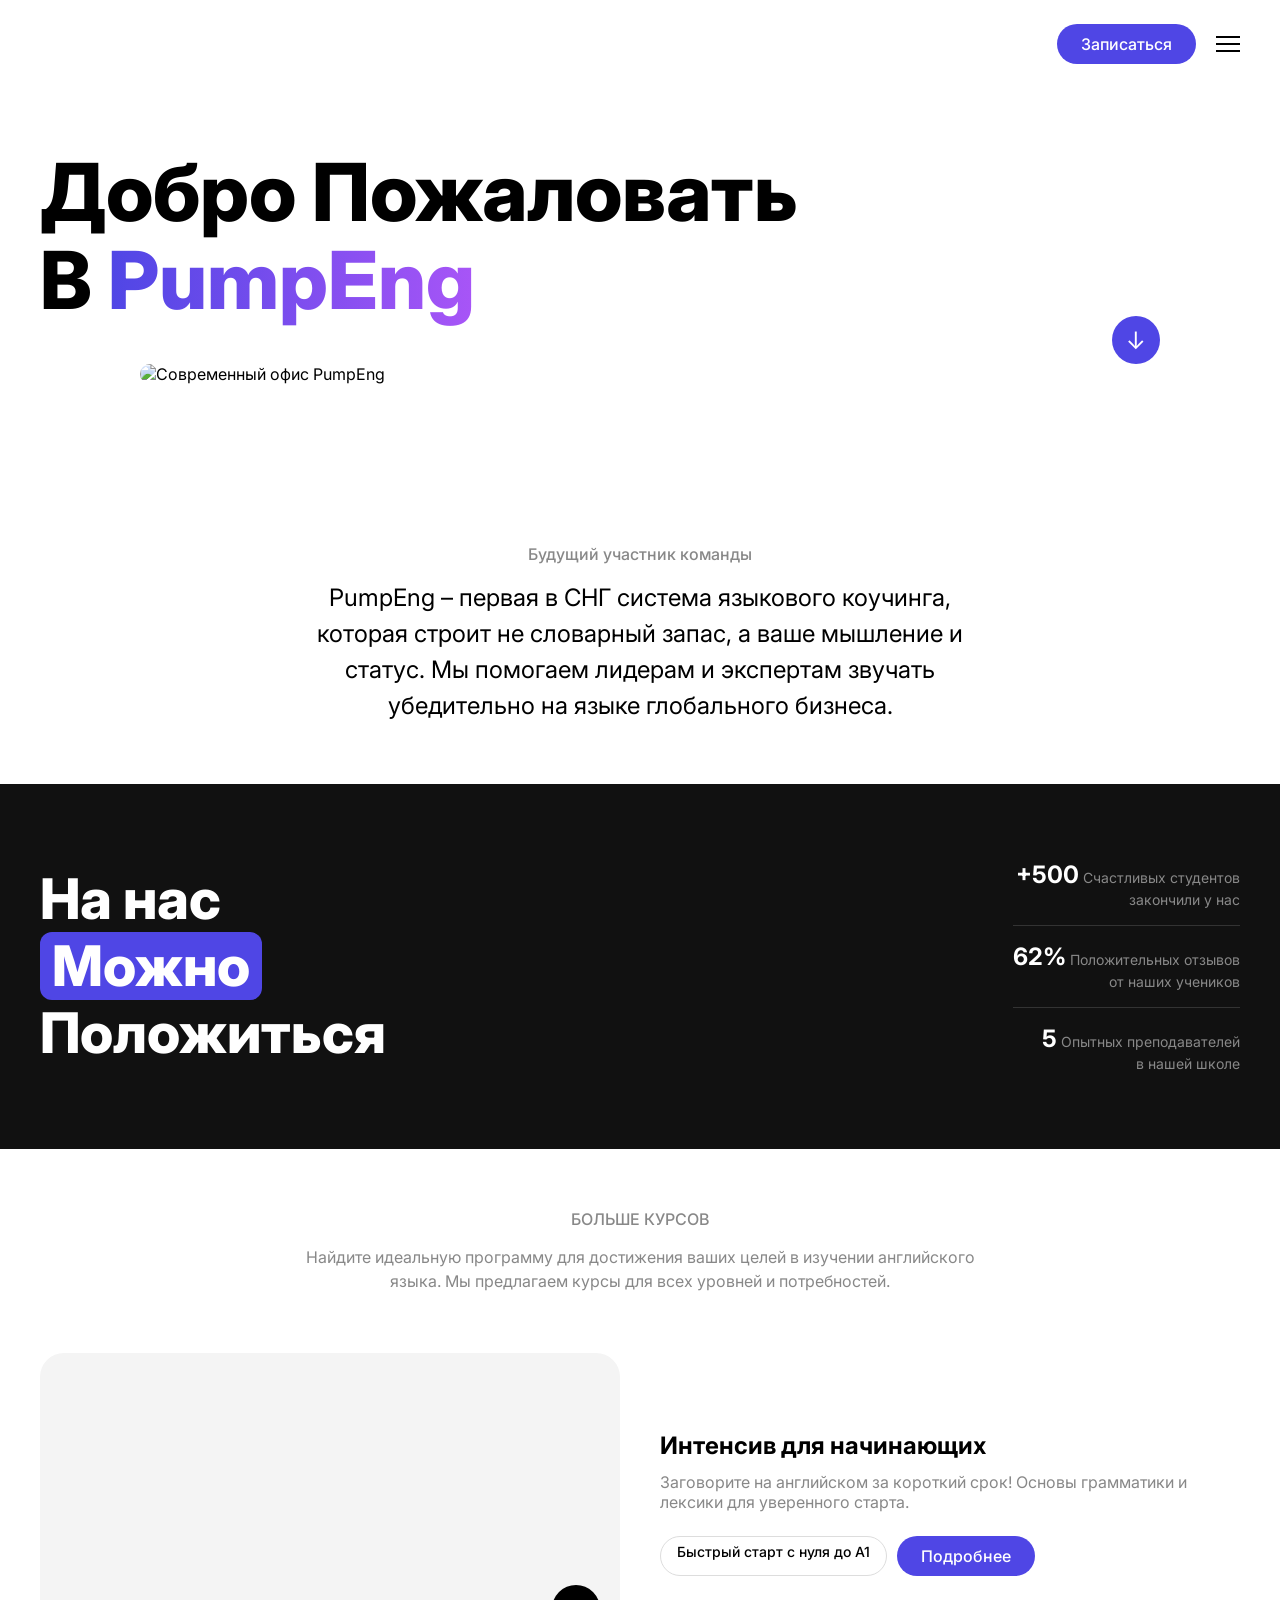
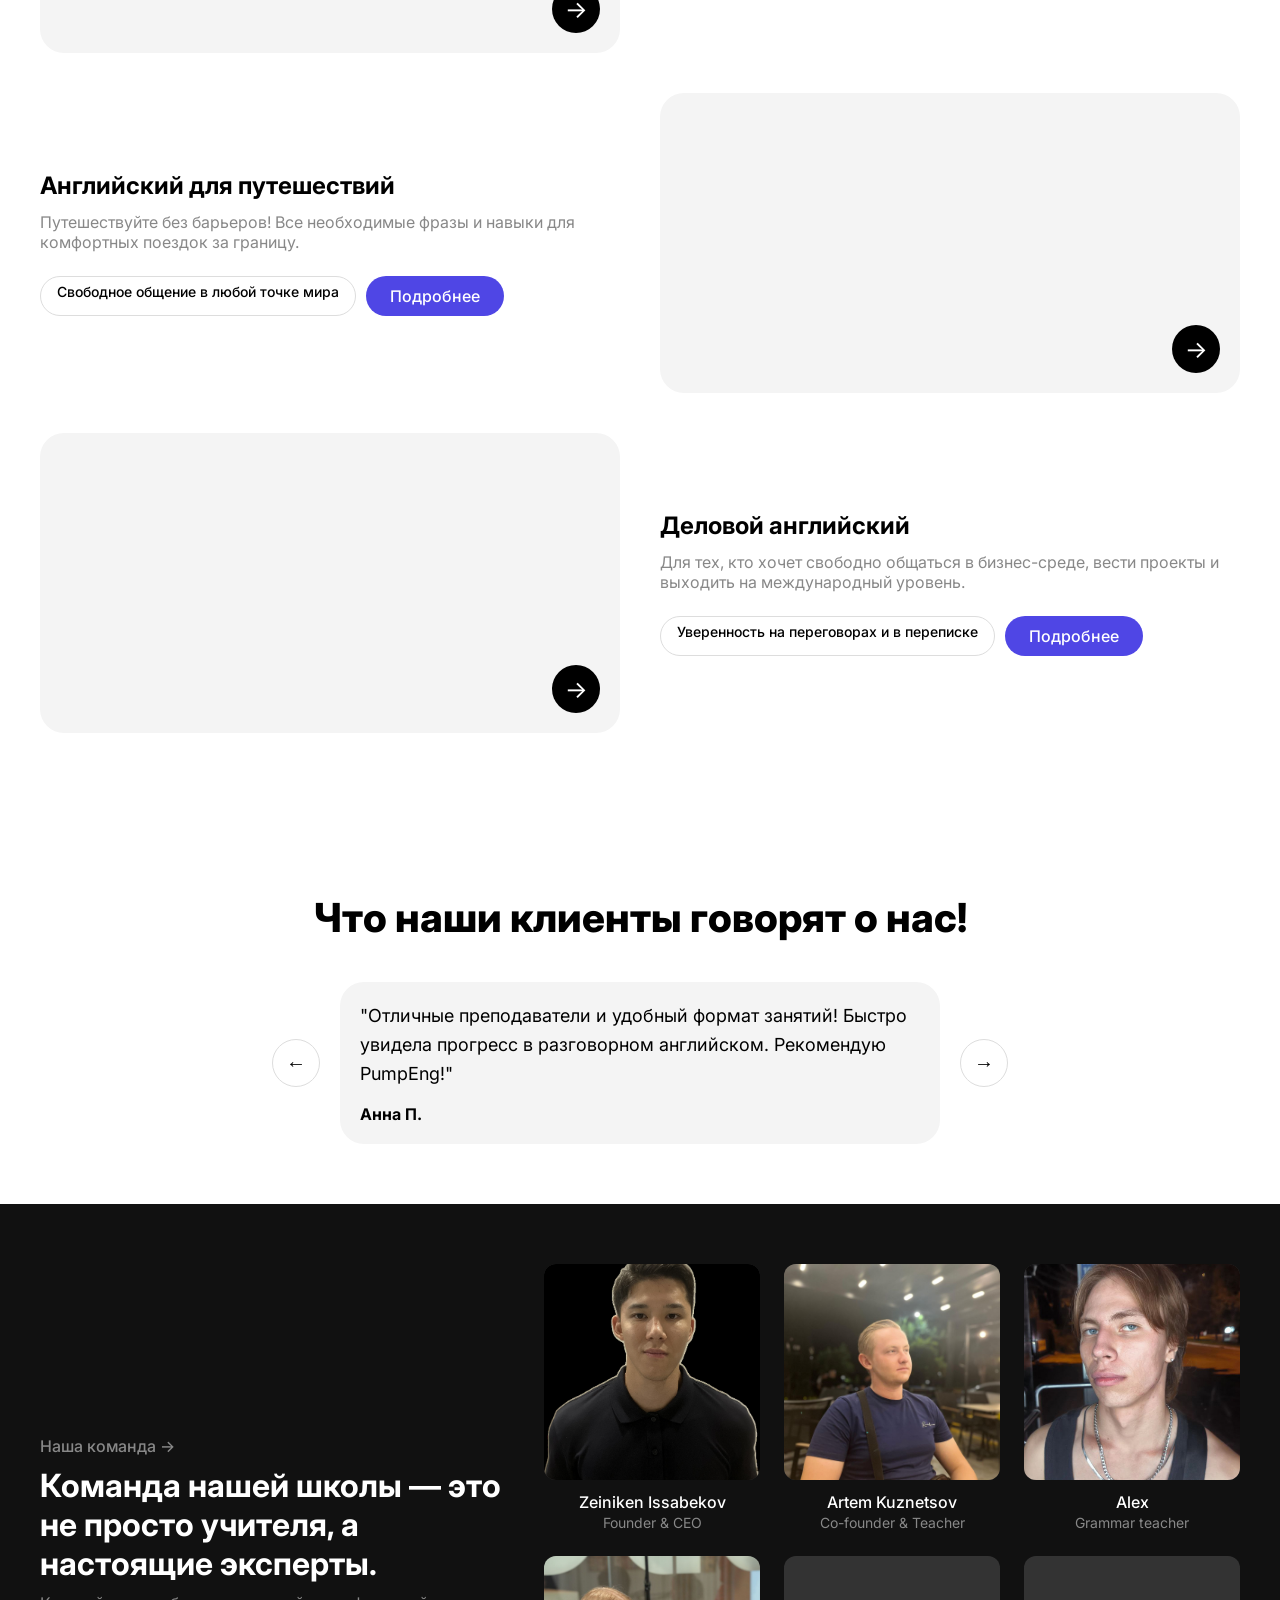
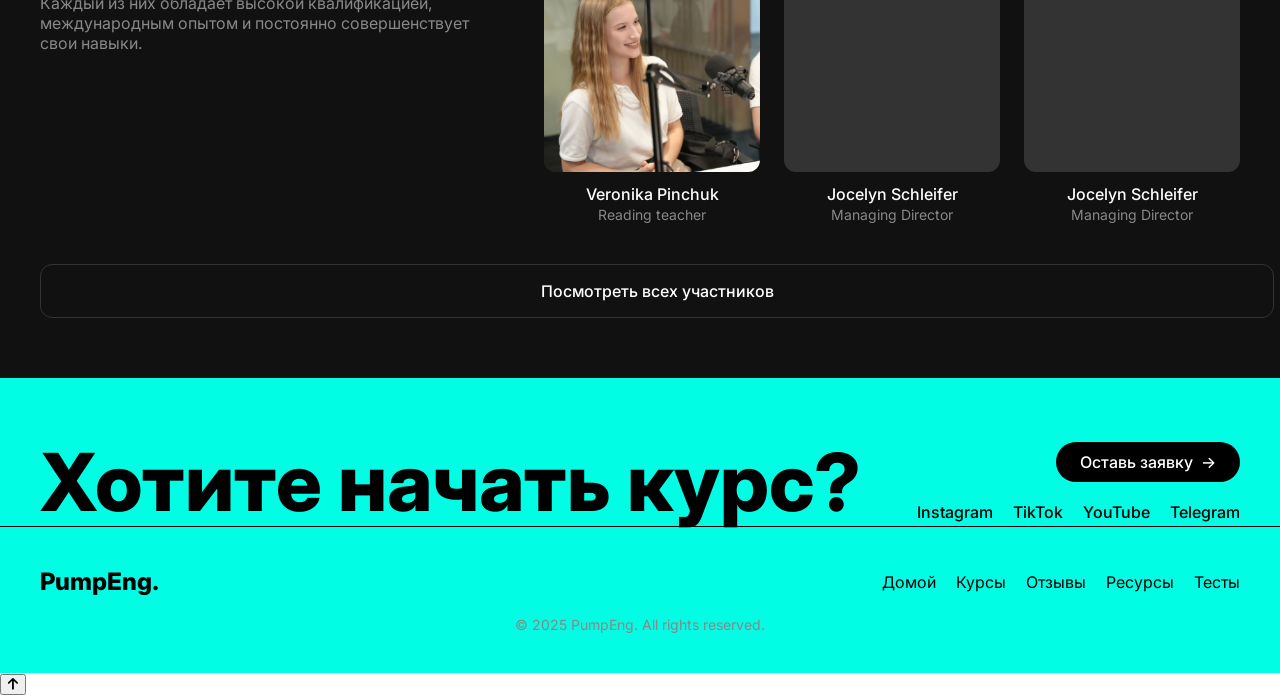
==== index.html @ edae3afd "Update index.html" ====
<!-- index.html -->
<!DOCTYPE html>
<html lang="ru">
<head>
    <meta charset="UTF-8">
    <meta name="viewport" content="width=device-width, initial-scale=1.0">
    <title>PumpEng - Языковой коучинг</title>
    <meta name="description" content="PumpEng – система языкового коучинга, которая строит ваше мышление и статус.">
    <link rel="stylesheet" href="new-main-page.css">
    <!-- Иконки нужны для кнопки "Наверх" и стрелочек -->
    <link rel="stylesheet" href="https://cdnjs.cloudflare.com/ajax/libs/font-awesome/6.0.0/css/all.min.css">
</head>
<body>

    <!-- Шапка -->
    <header class="new-header">
        <div class="container header-container">
            <div class="header-actions">
                <a href="https://wa.me/905349158568?text=Здравствуйте,%20хочу%20записаться" class="btn btn-primary" target="_blank">Записаться</a>
                <div class="menu-container">
                    <div class="hamburger-menu">
                        <span></span>
                        <span></span>
                        <span></span>
                    </div>
                    <ul class="dropdown-menu">
                        <li><a href="courses-overview.html">Курсы</a></li>
                        <li><a href="resources.html">Материалы</a></li>
                        <li><a href="reviews.html">Отзывы</a></li>
                        <li><a href="tests-overview.html">Тесты</a></li>
                    </ul>
                </div>
            </div>
        </div>
    </header>

    <!-- Основной контент -->
    <main>
        <!-- Секция Hero -->
        <section class="hero-section">
            <div class="container">
                <h1 class="hero-title">Добро Пожаловать <br> В <span class="gradient-text">PumpEng</span></h1>
                <div class="hero-image-wrapper">
                    <img src="images/hero-office.jpg" alt="Современный офис PumpEng">
                    <a href="#intro-text" class="arrow-down-link">
                        <div class="circle-arrow">↓</div>
                    </a>
                </div>
            </div>
        </section>

        <!-- Секция Intro -->
        <section class="intro-section" id="intro-text">
            <div class="container text-block">
                <h3>Будущий участник команды</h3>
                <p>PumpEng – первая в СНГ система языкового коучинга, которая строит не словарный запас, а ваше мышление и статус. Мы помогаем лидерам и экспертам звучать убедительно на языке глобального бизнеса.</p>
            </div>
        </section>

        <!-- Секция Статистики -->
        <section class="stats-section">
            <div class="container stats-container">
                <div class="stats-title">
                    <h2>На нас <br><span class="highlight-blue">Можно</span><br> Положиться</h2>
                </div>
                <div class="stats-data">
                    <div class="stat-item">
                        <span class="stat-number" data-goal="500">+500</span>
                        <span class="stat-label">Счастливых студентов<br>закончили у нас</span>
                    </div>
                    <div class="stat-item">
                        <span class="stat-number" data-goal="95">95%</span>
                        <span class="stat-label">Положительных отзывов<br>от наших учеников</span>
                    </div>
                    <div class="stat-item">
                        <span class="stat-number" data-goal="5">5</span>
                        <span class="stat-label">Опытных преподавателей<br>в нашей школе</span>
                    </div>
                </div>
            </div>
        </section>

        <!-- Секция Курсов -->
        <section class="courses-section">
            <div class="container">
                <div class="text-block">
                    <h3>БОЛЬШЕ КУРСОВ</h3>
                    <p>Найдите идеальную программу для достижения ваших целей в изучении английского языка. Мы предлагаем курсы для всех уровней и потребностей.</p>
                </div>
                
                <div class="course-item">
                    <div class="course-image"><a href="beginner-intensive.html" class="arrow-link"><div class="circle-arrow">→</div></a></div>
                    <div class="course-details">
                        <h4>Интенсив для начинающих</h4>
                        <p>Заговорите на английском за короткий срок! Основы грамматики и лексики для уверенного старта.</p>
                        <div class="course-buttons"><a href="beginner-intensive.html" class="btn btn-secondary">Быстрый старт с нуля до A1</a><a href="beginner-intensive.html" class="btn btn-primary">Подробнее</a></div>
                    </div>
                </div>
                <div class="course-item">
                    <div class="course-image"><a href="travel-english.html" class="arrow-link"><div class="circle-arrow">→</div></a></div>
                    <div class="course-details">
                        <h4>Английский для путешествий</h4>
                        <p>Путешествуйте без барьеров! Все необходимые фразы и навыки для комфортных поездок за границу.</p>
                        <div class="course-buttons"><a href="travel-english.html" class="btn btn-secondary">Свободное общение в любой точке мира</a><a href="travel-english.html" class="btn btn-primary">Подробнее</a></div>
                    </div>
                </div>
                 <div class="course-item">
                    <div class="course-image"><a href="business-english.html" class="arrow-link"><div class="circle-arrow">→</div></a></div>
                    <div class="course-details">
                        <h4>Деловой английский</h4>
                        <p>Для тех, кто хочет свободно общаться в бизнес-среде, вести проекты и выходить на международный уровень.</p>
                        <div class="course-buttons"><a href="business-english.html" class="btn btn-secondary">Уверенность на переговорах и в переписке</a><a href="business-english.html" class="btn btn-primary">Подробнее</a></div>
                    </div>
                </div>
            </div>
        </section>

        <!-- Секция Отзывов -->
        <section class="testimonials-section">
            <div class="container">
                <h3 class="section-title">Что наши клиенты говорят о нас!</h3>
                <div class="testimonial-slider-container">
                    <button class="slider-arrow prev" id="prev-slide">←</button>
                    <div class="testimonial-slider-viewport">
                        <div class="slider-wrapper">
                            <div class="testimonial-card"><p>"Отличные преподаватели и удобный формат занятий! Быстро увидела прогресс в разговорном английском. Рекомендую PumpEng!"</p><div class="author">Анна П.</div></div>
                            <div class="testimonial-card"><p>"Индивидуальный подход действительно работает. Преподаватель учел все мои цели и помог подготовиться к собеседованию на английском."</p><div class="author">Сергей К.</div></div>
                            <div class="testimonial-card"><p>"Очень понравился разговорный клуб! Наконец-то начала говорить свободнее и перестала бояться делать ошибки."</p><div class="author">Елена В.</div></div>
                        </div>
                    </div>
                    <button class="slider-arrow next" id="next-slide">→</button>
                </div>
            </div>
        </section>

        <!-- Секция Команды -->
        <section class="team-section">
            <div class="container team-container">
                <div class="team-description">
                    <p><strong><a href="#">Наша команда →</a></strong></p>
                    <h3>Команда нашей школы — это не просто учителя, а настоящие эксперты.</h3>
                    <p class="text-muted">Каждый из них обладает высокой квалификацией, международным опытом и постоянно совершенствует свои навыки.</p>
                </div>
                <div class="team-grid">
                    <div class="team-member"><div class="team-photo"><img src="teacher-1.jpg" alt="Фото Zeiniken Issabekov"></div><p>Zeiniken Issabekov</p><span>Founder & CEO</span></div>
                    <div class="team-member"><div class="team-photo"><img src="teacher-2.jpg" alt="Фото Artem Kuznetsov"></div><p>Artem Kuznetsov</p><span>Co-founder & Teacher</span></div>
                    <div class="team-member"><div class="team-photo"><img src="teacher-3.jpg" alt="Фото Alex"></div><p>Alex</p><span>Grammar teacher</span></div>
                    <div class="team-member"><div class="team-photo"><img src="teacher-4.jpg" alt="Фото Veronika Pinchuk"></div><p>Veronika Pinchuk</p><span>Reading teacher</span></div>
                    <div class="team-member"><div class="team-photo"></div><p>Jocelyn Schleifer</p><span>Managing Director</span></div>
                    <div class="team-member"><div class="team-photo"></div><p>Jocelyn Schleifer</p><span>Managing Director</span></div>
                </div>
            </div>
            <div class="container"><a href="#" class="view-all-btn">Посмотреть всех участников</a></div>
        </section>

        <!-- Финальная Секция CTA -->
        <section class="cta-section">
            <div class="container cta-container">
                <div class="cta-text">
                    <h2>Хотите начать курс?</h2>
                </div>
                <div class="cta-actions">
                    <a href="https://wa.me/905349158568?text=Здравствуйте,%20хочу%20записаться" class="btn btn-dark" target="_blank">Оставь заявку <span class="arrow-icon">→</span></a>
                    <div class="social-links">
                        <a href="https://www.instagram.com/pump.english.official/" target="_blank">Instagram</a>
                        <a href="https://www.tiktok.com/@pumpengschool?_t=ZS-904jwzvESfg&_r=1" target="_blank">TikTok</a>
                        <a href="https://www.youtube.com/@pumpenglishschool" target="_blank">YouTube</a>
                        <a href="https://t.me/pumpeng" target="_blank">Telegram</a>
                    </div>
                </div>
            </div>
        </section>
    </main>

    <!-- Подвал -->
    <footer class="new-footer">
        <div class="container footer-container">
            <div class="footer-brand">PumpEng.</div>
            <div class="footer-nav">
                <a href="index.html">Домой</a>
                <a href="courses-overview.html">Курсы</a>
                <a href="reviews.html">Отзывы</a>
                <a href="resources.html">Ресурсы</a>
                <a href="tests-overview.html">Тесты</a>
            </div>
        </div>
        <div class="container copyright-container">
            <span>© 2025 PumpEng. All rights reserved.</span>
        </div>
    </footer>

    <!-- Кнопка "Наверх" -->
    <button id="scrollToTopBtn" title="Наверх"><i class="fas fa-arrow-up"></i></button>

    <!-- Скрипт для функционала страницы -->
    <script src="main-page-script.js"></script>

</body>
</html>
---- new-main-page.css ----
/* new-main-page.css (Версия с меню и фото) */

@import url('https://fonts.googleapis.com/css2?family=Inter:wght@400;500;700;800&display=swap');

/* === ОСНОВНЫЕ ПЕРЕМЕННЫЕ И СТИЛИ === */
:root {
    --color-background: #ffffff;
    --color-text: #000000;
    --color-text-muted: #888888;
    --color-dark-bg: #111111;
    --color-light-grey-bg: #f4f4f4;
    --color-accent-blue: #4f46e5;
    --color-accent-cyan: #00fde4;
    --border-radius-main: 24px;
    --border-radius-small: 12px;
}

body {
    margin: 0;
    font-family: 'Inter', sans-serif;
    background-color: var(--color-background);
    color: var(--color-text);
    -webkit-font-smoothing: antialiased;
    -moz-osx-font-smoothing: grayscale;
}

.container {
    max-width: 1200px;
    margin-left: auto;
    margin-right: auto;
    padding-left: 24px;
    padding-right: 24px;
}

section { padding: 60px 0; }
h1, h2, h3, h4, p { margin: 0; }

/* === СТИЛИ КНОПОК === */
.btn {
    padding: 10px 24px; border-radius: 50px;
    text-decoration: none; font-weight: 500;
    transition: transform 0.2s; display: inline-block;
}
.btn:hover { transform: scale(1.05); }
.btn-primary { background-color: var(--color-accent-blue); color: #fff; }
.btn-secondary { border: 1px solid #ddd; color: var(--color-text); font-size: 14px; padding: 6px 16px;}
.btn-dark { background-color: #000; color: #fff; display: inline-flex; align-items: center; gap: 8px;}

/* === ШАПКА И НОВОЕ МЕНЮ === */
.new-header { padding: 24px 0; }
.header-container { display: flex; justify-content: flex-end; align-items: center; }
.header-actions { display: flex; align-items: center; gap: 20px; }

/* Контейнер для меню, чтобы позиционировать выпадающий список */
.menu-container {
    position: relative;
}

.hamburger-menu { width: 24px; cursor: pointer; }
.hamburger-menu span {
    display: block; height: 2px; background-color: #000;
    margin-bottom: 5px; transition: transform 0.3s ease;
}
.hamburger-menu span:last-child { margin-bottom: 0; }

/* Выпадающее меню */
.dropdown-menu {
    position: absolute;
    top: 100%;
    right: 0;
    background-color: #fff;
    border: 1px solid #eee;
    border-radius: var(--border-radius-small);
    box-shadow: 0 8px 16px rgba(0,0,0,0.1);
    list-style: none;
    padding: 10px;
    margin: 10px 0 0 0;
    width: 200px;
    /* По умолчанию скрыто */
    opacity: 0;
    visibility: hidden;
    transform: translateY(10px);
    transition: opacity 0.3s ease, transform 0.3s ease, visibility 0.3s;
}

/* Показываем меню при наведении на контейнер */
.menu-container:hover .dropdown-menu {
    opacity: 1;
    visibility: visible;
    transform: translateY(0);
}

.dropdown-menu li a {
    display: block;
    padding: 10px 15px;
    text-decoration: none;
    color: var(--color-text);
    border-radius: 8px;
    transition: background-color 0.2s ease;
}
.dropdown-menu li a:hover {
    background-color: var(--color-light-grey-bg);
}


/* === СЕКЦИЯ HERO === */
.hero-title { font-size: 80px; font-weight: 800; line-height: 1.1; margin-bottom: 40px; }
.gradient-text { background: linear-gradient(90deg, #4f46e5, #a855f7); -webkit-background-clip: text; -webkit-text-fill-color: transparent; }
.hero-image-wrapper { position: relative; max-width: 1000px; margin: 0 auto; }
.hero-image-wrapper img { width: 100%; border-radius: var(--border-radius-main); display: block; }
.arrow-down-link { position: absolute; bottom: 20px; right: -20px; text-decoration: none; }
.circle-arrow {
    width: 48px; height: 48px; border-radius: 50%;
    display: flex; align-items: center; justify-content: center;
    font-size: 24px; color: #fff; background-color: var(--color-accent-blue);
}

/* === СЕКЦИЯ INTRO & TEXT BLOCK === */
.text-block { max-width: 700px; margin: 0 auto; text-align: center; }
.intro-section { padding-top: 100px; }
.text-block h3 { font-size: 16px; font-weight: 500; margin-bottom: 16px; color: var(--color-text-muted); }
.text-block p { font-size: 24px; line-height: 1.5; }

/* === СЕКЦИЯ СТАТИСТИКИ === */
.stats-section { background-color: var(--color-dark-bg); color: #fff; }
.stats-container { display: flex; justify-content: space-between; align-items: center; gap: 40px; }
.stats-title h2 { font-size: 56px; font-weight: 800; line-height: 1.2; }
.highlight-blue { background-color: var(--color-accent-blue); padding: 0 12px; border-radius: var(--border-radius-small); }
.stats-data { text-align: right; }
.stat-item { padding: 16px 0; border-bottom: 1px solid #333; }
.stat-item:last-child { border-bottom: none; }
.stat-number { font-size: 24px; font-weight: 700; }
.stat-label { font-size: 14px; color: var(--color-text-muted); }

/* === СЕКЦИЯ КУРСОВ === */
.courses-section .text-block { margin-bottom: 60px; }
.courses-section .text-block p { font-size: 16px; color: var(--color-text-muted); }
.course-item { display: flex; gap: 40px; align-items: center; margin-bottom: 40px; }
.course-item:nth-child(odd) { flex-direction: row-reverse; }
.course-image { flex: 1; height: 300px; background-color: var(--color-light-grey-bg); border-radius: var(--border-radius-main); position: relative; }
.course-image .arrow-link { position: absolute; bottom: 20px; right: 20px; text-decoration: none; }
.course-image .circle-arrow { background-color: #000; }
.course-details { flex: 1; text-align: left; }
.course-details h4 { font-size: 24px; font-weight: 700; margin-bottom: 12px; }
.course-details p { font-size: 16px; color: var(--color-text-muted); margin-bottom: 24px; }
.course-buttons { display: flex; gap: 10px; flex-wrap: wrap; }

/* === СЕКЦИЯ ОТЗЫВОВ === */
.testimonials-section { background-color: #fff; }
.section-title { font-size: 40px; font-weight: 800; text-align: center; margin-bottom: 40px; }
.testimonial-slider-container { display: flex; align-items: center; justify-content: center; gap: 20px; }
.slider-arrow { background: none; border: 1px solid #ddd; color: #000; width: 48px; height: 48px; border-radius: 50%; cursor: pointer; font-size: 20px; }
.testimonial-slider-viewport { max-width: 600px; overflow: hidden; }
.slider-wrapper { display: flex; transition: transform 0.5s ease-in-out; }
.testimonial-card { flex: 0 0 100%; box-sizing: border-box; padding: 20px; background-color: var(--color-light-grey-bg); border-radius: var(--border-radius-main); }
.testimonial-card p { font-size: 18px; line-height: 1.6; margin-bottom: 16px; }
.author { font-weight: 700; }

/* === СЕКЦИЯ КОМАНДЫ (ИЗМЕНЕНО ДЛЯ ФОТО) === */
.team-section { background-color: var(--color-dark-bg); color: #fff; }
.team-container { display: flex; gap: 40px; align-items: center; }
.team-description { flex-basis: 40%; }
.team-description a { color: var(--color-text-muted); text-decoration: none; font-weight: 500; }
.team-description h3 { font-size: 32px; font-weight: 700; margin: 10px 0; }
.team-description .text-muted { color: var(--color-text-muted); }
.team-grid { flex-basis: 60%; display: grid; grid-template-columns: repeat(3, 1fr); gap: 24px; }
.team-member { text-align: center; }
.team-photo {
    width: 100%;
    padding-bottom: 100%; /* Делает блок квадратным */
    background-color: #333;
    border-radius: var(--border-radius-small);
    margin-bottom: 12px;
    position: relative;
    overflow: hidden; /* Обрезает все, что выходит за рамки */
}
.team-photo img {
    position: absolute;
    top: 0;
    left: 0;
    width: 100%;
    height: 100%;
    object-fit: cover; /* Масштабирует картинку, чтобы она заполнила блок */
}
.team-member p { font-weight: 500; }
.team-member span { font-size: 14px; color: var(--color-text-muted); }
.view-all-btn { display: block; width: 100%; text-align: center; padding: 16px; border: 1px solid #333; border-radius: var(--border-radius-small); margin-top: 40px; text-decoration: none; color: #fff; font-weight: 500; }

/* === ФИНАЛЬНАЯ СЕКЦИЯ CTA === */
.cta-section { background-color: var(--color-accent-cyan); padding-bottom: 0; }
.cta-container { display: flex; justify-content: space-between; align-items: center; }
.cta-text h2 { font-size: 80px; font-weight: 800; line-height: 1.1; }
.cta-actions { text-align: right; }
.social-links { display: flex; gap: 20px; justify-content: flex-end; margin-top: 20px; }
.social-links a { color: #000; text-decoration: none; font-weight: 500; }

/* === ПОДВАЛ === */
.new-footer { padding: 40px 0; background-color: var(--color-accent-cyan); border-top: 1px solid #000; }
.footer-container { display: flex; justify-content: space-between; align-items: center; margin-bottom: 20px; }
.footer-brand { font-weight: 800; font-size: 24px; }
.footer-nav { display: flex; gap: 20px; }
.footer-nav a { text-decoration: none; color: var(--color-text); }
.copyright-container { text-align: center; color: var(--color-text-muted); font-size: 14px; }
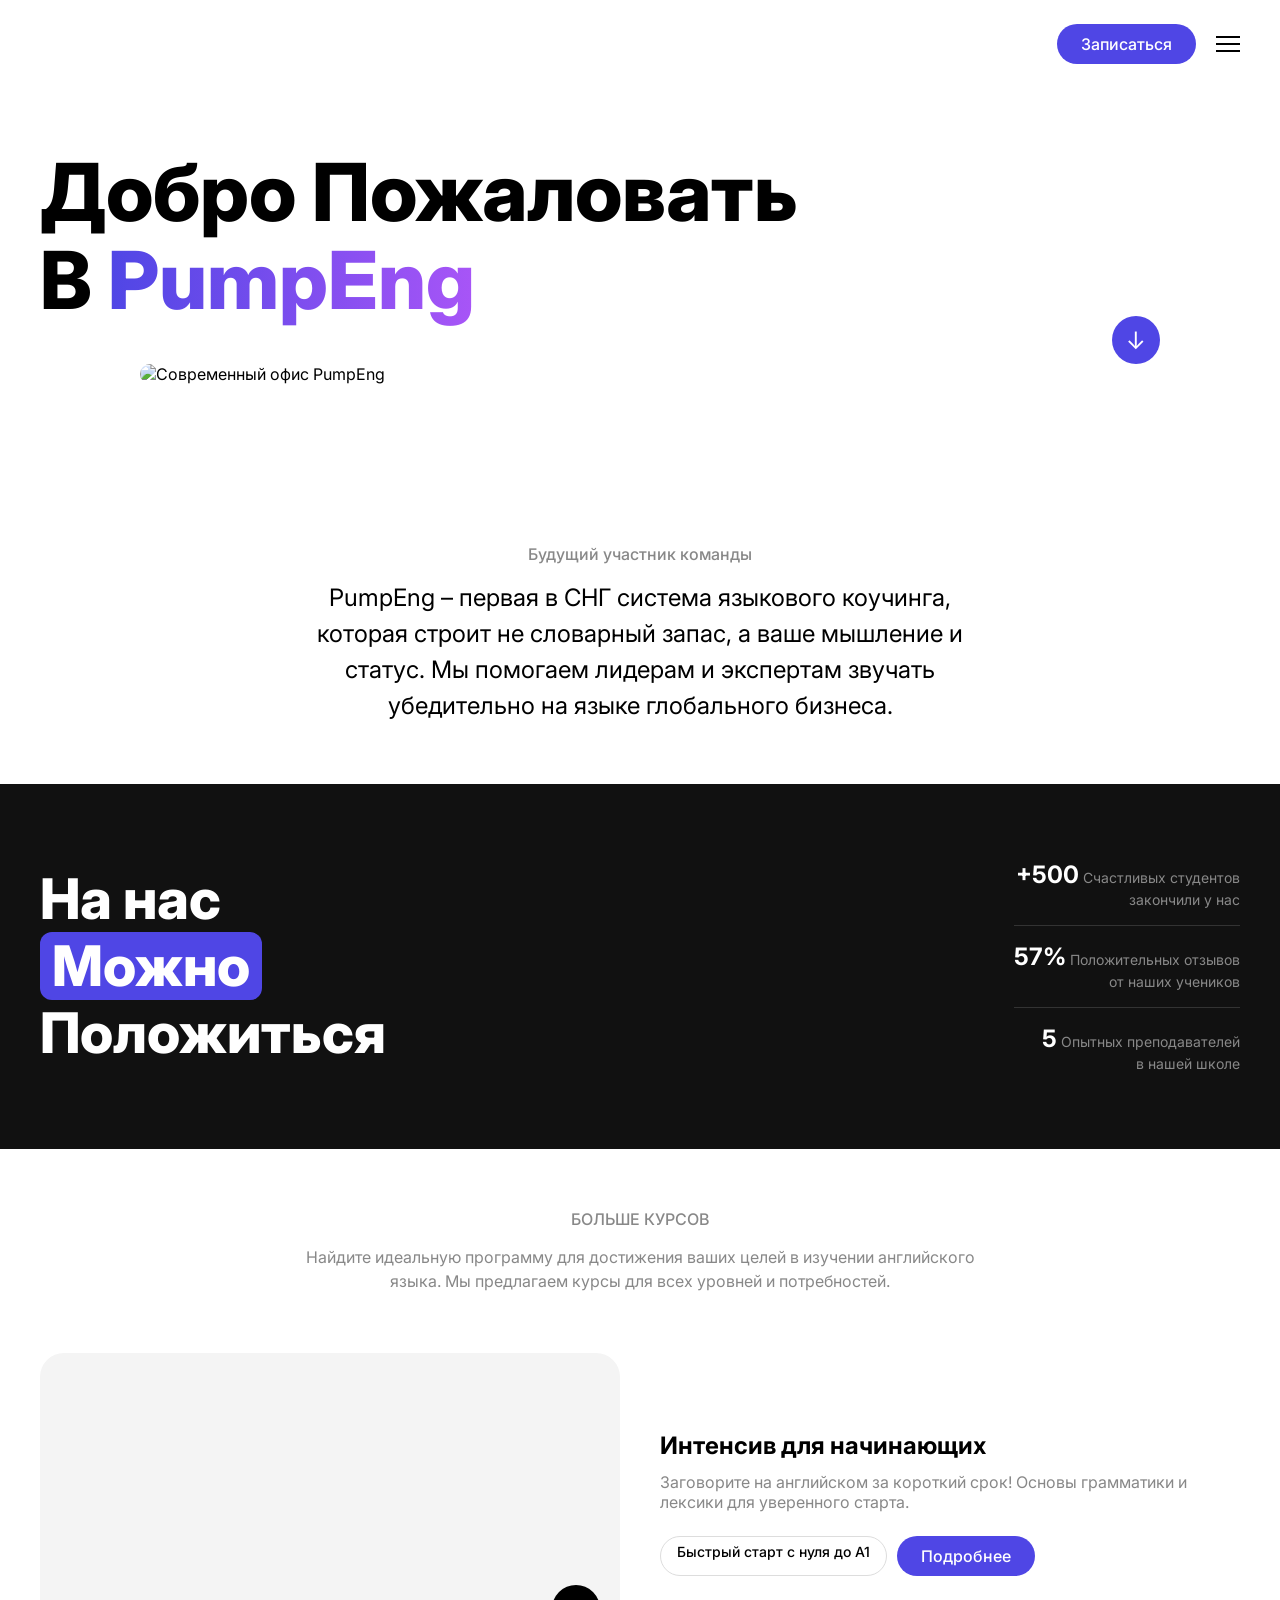
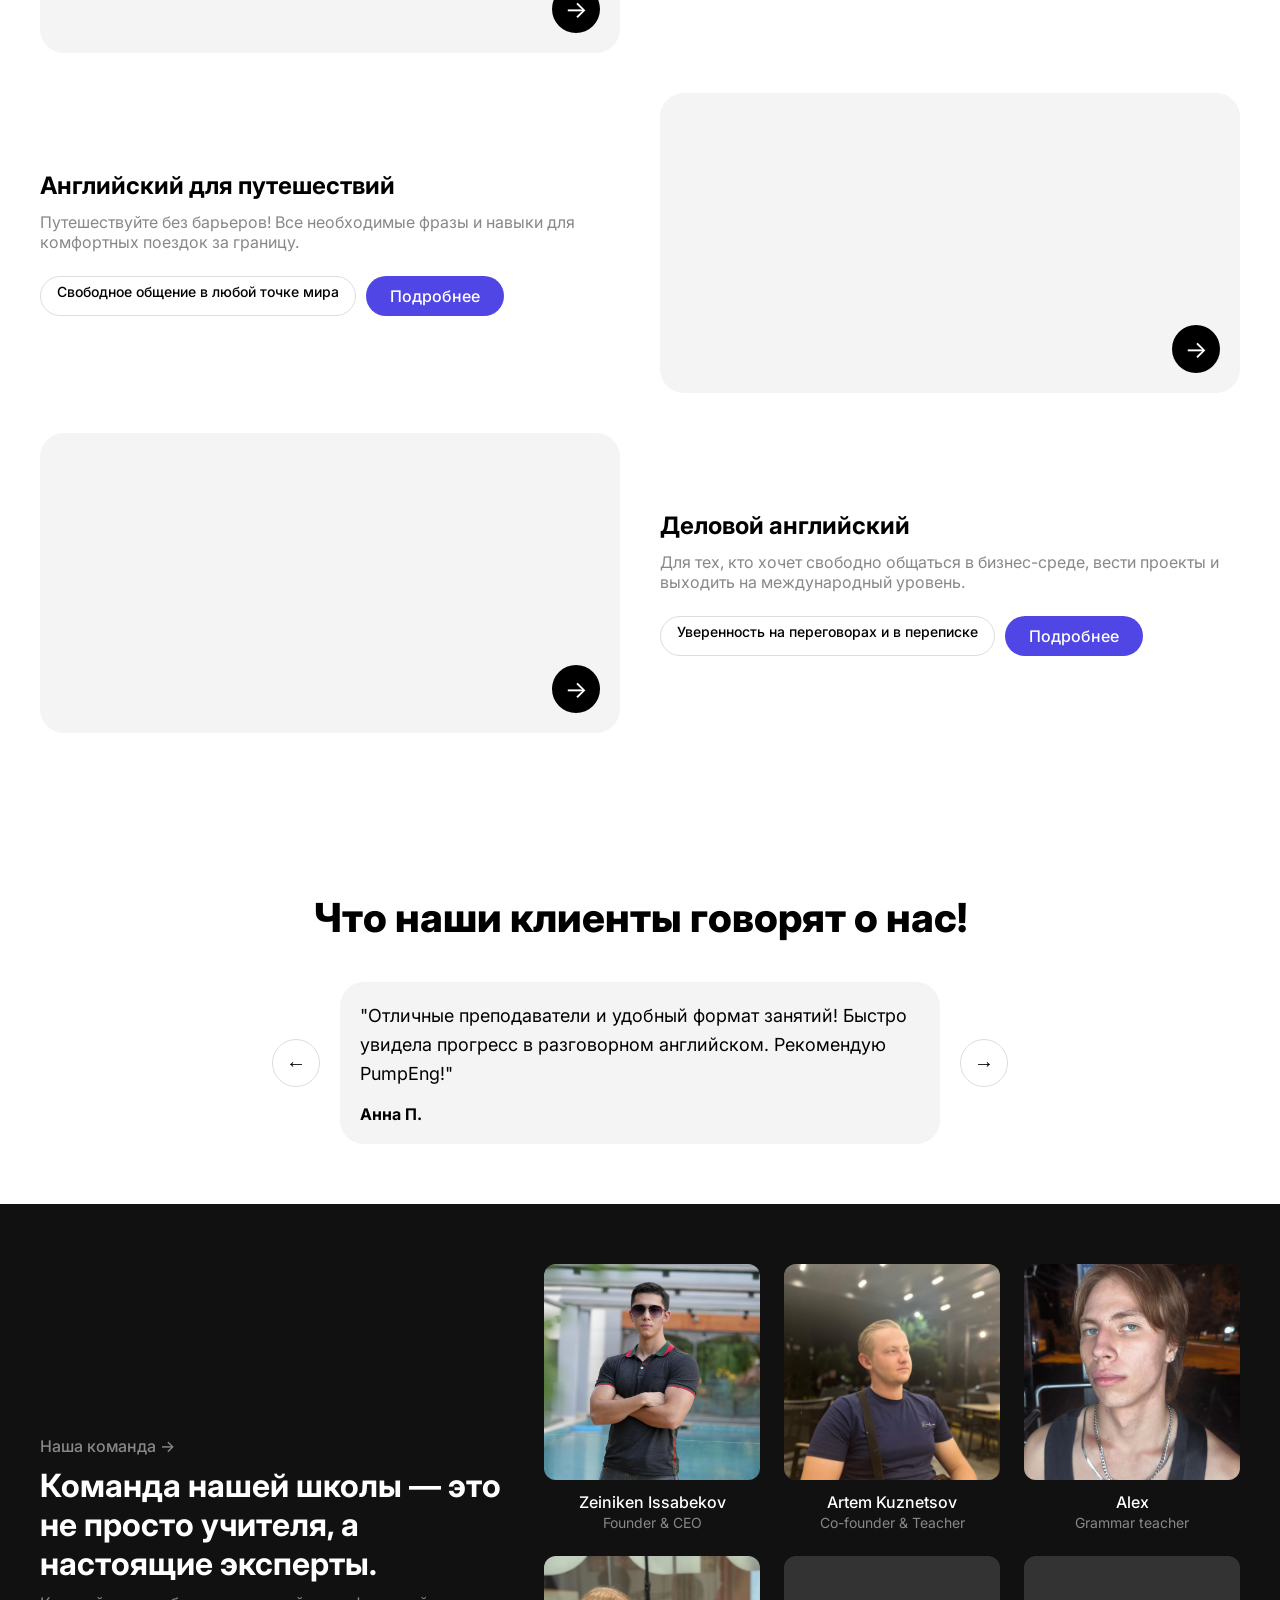
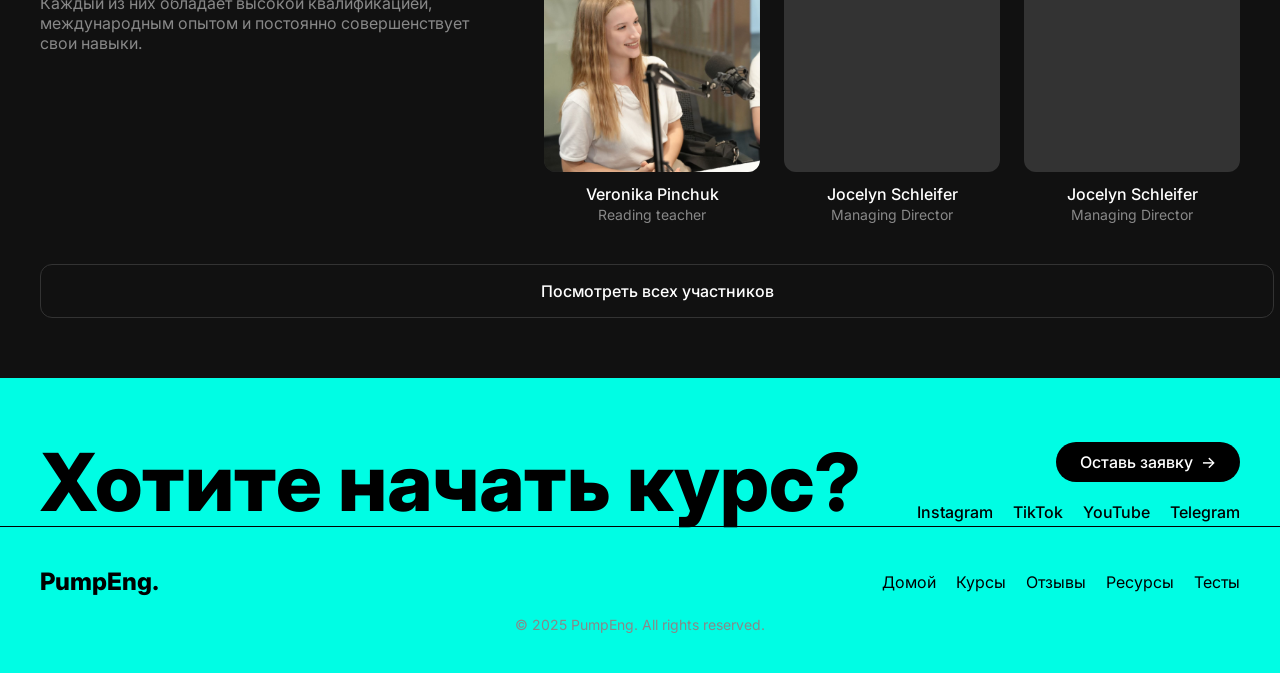
==== commit ca1ed33c: "Update index.html" ====
--- a/index.html
+++ b/index.html
@@ -1,4 +1,4 @@
-<!-- index.html -->
+<!-- index.html (Финальная версия с оберткой) -->
 <!DOCTYPE html>
 <html lang="ru">
 <head>
@@ -7,187 +7,178 @@
     <title>PumpEng - Языковой коучинг</title>
     <meta name="description" content="PumpEng – система языкового коучинга, которая строит ваше мышление и статус.">
     <link rel="stylesheet" href="new-main-page.css">
-    <!-- Иконки нужны для кнопки "Наверх" и стрелочек -->
     <link rel="stylesheet" href="https://cdnjs.cloudflare.com/ajax/libs/font-awesome/6.0.0/css/all.min.css">
 </head>
 <body>
 
-    <!-- Шапка -->
-    <header class="new-header">
-        <div class="container header-container">
-            <div class="header-actions">
-                <a href="https://wa.me/905349158568?text=Здравствуйте,%20хочу%20записаться" class="btn btn-primary" target="_blank">Записаться</a>
-                <div class="menu-container">
-                    <div class="hamburger-menu">
-                        <span></span>
-                        <span></span>
-                        <span></span>
-                    </div>
-                    <ul class="dropdown-menu">
-                        <li><a href="courses-overview.html">Курсы</a></li>
-                        <li><a href="resources.html">Материалы</a></li>
-                        <li><a href="reviews.html">Отзывы</a></li>
-                        <li><a href="tests-overview.html">Тесты</a></li>
-                    </ul>
-                </div>
-            </div>
-        </div>
-    </header>
+    <!-- ДОБАВЛЕНО: Обертка для всего сайта -->
+    <div class="site-wrapper">
 
-    <!-- Основной контент -->
-    <main>
-        <!-- Секция Hero -->
-        <section class="hero-section">
-            <div class="container">
-                <h1 class="hero-title">Добро Пожаловать <br> В <span class="gradient-text">PumpEng</span></h1>
-                <div class="hero-image-wrapper">
-                    <img src="images/hero-office.jpg" alt="Современный офис PumpEng">
-                    <a href="#intro-text" class="arrow-down-link">
-                        <div class="circle-arrow">↓</div>
-                    </a>
-                </div>
-            </div>
-        </section>
-
-        <!-- Секция Intro -->
-        <section class="intro-section" id="intro-text">
-            <div class="container text-block">
-                <h3>Будущий участник команды</h3>
-                <p>PumpEng – первая в СНГ система языкового коучинга, которая строит не словарный запас, а ваше мышление и статус. Мы помогаем лидерам и экспертам звучать убедительно на языке глобального бизнеса.</p>
-            </div>
-        </section>
-
-        <!-- Секция Статистики -->
-        <section class="stats-section">
-            <div class="container stats-container">
-                <div class="stats-title">
-                    <h2>На нас <br><span class="highlight-blue">Можно</span><br> Положиться</h2>
-                </div>
-                <div class="stats-data">
-                    <div class="stat-item">
-                        <span class="stat-number" data-goal="500">+500</span>
-                        <span class="stat-label">Счастливых студентов<br>закончили у нас</span>
-                    </div>
-                    <div class="stat-item">
-                        <span class="stat-number" data-goal="95">95%</span>
-                        <span class="stat-label">Положительных отзывов<br>от наших учеников</span>
-                    </div>
-                    <div class="stat-item">
-                        <span class="stat-number" data-goal="5">5</span>
-                        <span class="stat-label">Опытных преподавателей<br>в нашей школе</span>
+        <!-- Шапка -->
+        <header class="new-header">
+            <div class="container header-container">
+                <div class="header-actions">
+                    <a href="https://wa.me/905349158568?text=Здравствуйте,%20хочу%20записаться" class="btn btn-primary" target="_blank">Записаться</a>
+                    <div class="menu-container">
+                        <div class="hamburger-menu">
+                            <span></span>
+                            <span></span>
+                            <span></span>
+                        </div>
+                        <ul class="dropdown-menu">
+                            <li><a href="courses-overview.html">Курсы</a></li>
+                            <li><a href="resources.html">Материалы</a></li>
+                            <li><a href="reviews.html">Отзывы</a></li>
+                            <li><a href="tests-overview.html">Тесты</a></li>
+                        </ul>
                     </div>
                 </div>
             </div>
-        </section>
+        </header>
 
-        <!-- Секция Курсов -->
-        <section class="courses-section">
-            <div class="container">
-                <div class="text-block">
-                    <h3>БОЛЬШЕ КУРСОВ</h3>
-                    <p>Найдите идеальную программу для достижения ваших целей в изучении английского языка. Мы предлагаем курсы для всех уровней и потребностей.</p>
-                </div>
-                
-                <div class="course-item">
-                    <div class="course-image"><a href="beginner-intensive.html" class="arrow-link"><div class="circle-arrow">→</div></a></div>
-                    <div class="course-details">
-                        <h4>Интенсив для начинающих</h4>
-                        <p>Заговорите на английском за короткий срок! Основы грамматики и лексики для уверенного старта.</p>
-                        <div class="course-buttons"><a href="beginner-intensive.html" class="btn btn-secondary">Быстрый старт с нуля до A1</a><a href="beginner-intensive.html" class="btn btn-primary">Подробнее</a></div>
+        <!-- Основной контент -->
+        <main>
+            <!-- ... весь ваш <main> контент без изменений ... -->
+            <section class="hero-section">
+                <div class="container">
+                    <h1 class="hero-title">Добро Пожаловать <br> В <span class="gradient-text">PumpEng</span></h1>
+                    <div class="hero-image-wrapper">
+                        <img src="images/hero-office.jpg" alt="Современный офис PumpEng">
+                        <a href="#intro-text" class="arrow-down-link">
+                            <div class="circle-arrow">↓</div>
+                        </a>
                     </div>
                 </div>
-                <div class="course-item">
-                    <div class="course-image"><a href="travel-english.html" class="arrow-link"><div class="circle-arrow">→</div></a></div>
-                    <div class="course-details">
-                        <h4>Английский для путешествий</h4>
-                        <p>Путешествуйте без барьеров! Все необходимые фразы и навыки для комфортных поездок за границу.</p>
-                        <div class="course-buttons"><a href="travel-english.html" class="btn btn-secondary">Свободное общение в любой точке мира</a><a href="travel-english.html" class="btn btn-primary">Подробнее</a></div>
+            </section>
+            <section class="intro-section" id="intro-text">
+                <div class="container text-block">
+                    <h3>Будущий участник команды</h3>
+                    <p>PumpEng – первая в СНГ система языкового коучинга, которая строит не словарный запас, а ваше мышление и статус. Мы помогаем лидерам и экспертам звучать убедительно на языке глобального бизнеса.</p>
+                </div>
+            </section>
+            <section class="stats-section">
+                <div class="container stats-container">
+                    <div class="stats-title">
+                        <h2>На нас <br><span class="highlight-blue">Можно</span><br> Положиться</h2>
+                    </div>
+                    <div class="stats-data">
+                        <div class="stat-item">
+                            <span class="stat-number" data-goal="500">+500</span>
+                            <span class="stat-label">Счастливых студентов<br>закончили у нас</span>
+                        </div>
+                        <div class="stat-item">
+                            <span class="stat-number" data-goal="95">95%</span>
+                            <span class="stat-label">Положительных отзывов<br>от наших учеников</span>
+                        </div>
+                        <div class="stat-item">
+                            <span class="stat-number" data-goal="5">5</span>
+                            <span class="stat-label">Опытных преподавателей<br>в нашей школе</span>
+                        </div>
                     </div>
                 </div>
-                 <div class="course-item">
-                    <div class="course-image"><a href="business-english.html" class="arrow-link"><div class="circle-arrow">→</div></a></div>
-                    <div class="course-details">
-                        <h4>Деловой английский</h4>
-                        <p>Для тех, кто хочет свободно общаться в бизнес-среде, вести проекты и выходить на международный уровень.</p>
-                        <div class="course-buttons"><a href="business-english.html" class="btn btn-secondary">Уверенность на переговорах и в переписке</a><a href="business-english.html" class="btn btn-primary">Подробнее</a></div>
+            </section>
+            <section class="courses-section">
+                <div class="container">
+                    <div class="text-block">
+                        <h3>БОЛЬШЕ КУРСОВ</h3>
+                        <p>Найдите идеальную программу для достижения ваших целей в изучении английского языка. Мы предлагаем курсы для всех уровней и потребностей.</p>
+                    </div>
+                    <div class="course-item">
+                        <div class="course-image"><a href="beginner-intensive.html" class="arrow-link"><div class="circle-arrow">→</div></a></div>
+                        <div class="course-details">
+                            <h4>Интенсив для начинающих</h4>
+                            <p>Заговорите на английском за короткий срок! Основы грамматики и лексики для уверенного старта.</p>
+                            <div class="course-buttons"><a href="beginner-intensive.html" class="btn btn-secondary">Быстрый старт с нуля до A1</a><a href="beginner-intensive.html" class="btn btn-primary">Подробнее</a></div>
+                        </div>
+                    </div>
+                    <div class="course-item">
+                        <div class="course-image"><a href="travel-english.html" class="arrow-link"><div class="circle-arrow">→</div></a></div>
+                        <div class="course-details">
+                            <h4>Английский для путешествий</h4>
+                            <p>Путешествуйте без барьеров! Все необходимые фразы и навыки для комфортных поездок за границу.</p>
+                            <div class="course-buttons"><a href="travel-english.html" class="btn btn-secondary">Свободное общение в любой точке мира</a><a href="travel-english.html" class="btn btn-primary">Подробнее</a></div>
+                        </div>
+                    </div>
+                     <div class="course-item">
+                        <div class="course-image"><a href="business-english.html" class="arrow-link"><div class="circle-arrow">→</div></a></div>
+                        <div class="course-details">
+                            <h4>Деловой английский</h4>
+                            <p>Для тех, кто хочет свободно общаться в бизнес-среде, вести проекты и выходить на международный уровень.</p>
+                            <div class="course-buttons"><a href="business-english.html" class="btn btn-secondary">Уверенность на переговорах и в переписке</a><a href="business-english.html" class="btn btn-primary">Подробнее</a></div>
+                        </div>
                     </div>
                 </div>
-            </div>
-        </section>
-
-        <!-- Секция Отзывов -->
-        <section class="testimonials-section">
-            <div class="container">
-                <h3 class="section-title">Что наши клиенты говорят о нас!</h3>
-                <div class="testimonial-slider-container">
-                    <button class="slider-arrow prev" id="prev-slide">←</button>
-                    <div class="testimonial-slider-viewport">
-                        <div class="slider-wrapper">
-                            <div class="testimonial-card"><p>"Отличные преподаватели и удобный формат занятий! Быстро увидела прогресс в разговорном английском. Рекомендую PumpEng!"</p><div class="author">Анна П.</div></div>
-                            <div class="testimonial-card"><p>"Индивидуальный подход действительно работает. Преподаватель учел все мои цели и помог подготовиться к собеседованию на английском."</p><div class="author">Сергей К.</div></div>
-                            <div class="testimonial-card"><p>"Очень понравился разговорный клуб! Наконец-то начала говорить свободнее и перестала бояться делать ошибки."</p><div class="author">Елена В.</div></div>
+            </section>
+            <section class="testimonials-section">
+                <div class="container">
+                    <h3 class="section-title">Что наши клиенты говорят о нас!</h3>
+                    <div class="testimonial-slider-container">
+                        <button class="slider-arrow prev" id="prev-slide">←</button>
+                        <div class="testimonial-slider-viewport">
+                            <div class="slider-wrapper">
+                                <div class="testimonial-card"><p>"Отличные преподаватели и удобный формат занятий! Быстро увидела прогресс в разговорном английском. Рекомендую PumpEng!"</p><div class="author">Анна П.</div></div>
+                                <div class="testimonial-card"><p>"Индивидуальный подход действительно работает. Преподаватель учел все мои цели и помог подготовиться к собеседованию на английском."</p><div class="author">Сергей К.</div></div>
+                                <div class="testimonial-card"><p>"Очень понравился разговорный клуб! Наконец-то начала говорить свободнее и перестала бояться делать ошибки."</p><div class="author">Елена В.</div></div>
+                            </div>
+                        </div>
+                        <button class="slider-arrow next" id="next-slide">→</button>
+                    </div>
+                </div>
+            </section>
+            <section class="team-section">
+                <div class="container team-container">
+                    <div class="team-description">
+                        <p><strong><a href="#">Наша команда →</a></strong></p>
+                        <h3>Команда нашей школы — это не просто учителя, а настоящие эксперты.</h3>
+                        <p class="text-muted">Каждый из них обладает высокой квалификацией, международным опытом и постоянно совершенствует свои навыки.</p>
+                    </div>
+                    <div class="team-grid">
+                        <div class="team-member"><div class="team-photo"><img src="teacher-1.jpg" alt="Фото Zeiniken Issabekov"></div><p>Zeiniken Issabekov</p><span>Founder & CEO</span></div>
+                        <div class="team-member"><div class="team-photo"><img src="teacher-2.jpg" alt="Фото Artem Kuznetsov"></div><p>Artem Kuznetsov</p><span>Co-founder & Teacher</span></div>
+                        <div class="team-member"><div class="team-photo"><img src="teacher-3.jpg" alt="Фото Alex"></div><p>Alex</p><span>Grammar teacher</span></div>
+                        <div class="team-member"><div class="team-photo"><img src="teacher-4.jpg" alt="Фото Veronika Pinchuk"></div><p>Veronika Pinchuk</p><span>Reading teacher</span></div>
+                        <div class="team-member"><div class="team-photo"></div><p>Jocelyn Schleifer</p><span>Managing Director</span></div>
+                        <div class="team-member"><div class="team-photo"></div><p>Jocelyn Schleifer</p><span>Managing Director</span></div>
+                    </div>
+                </div>
+                <div class="container"><a href="#" class="view-all-btn">Посмотреть всех участников</a></div>
+            </section>
+            <section class="cta-section">
+                <div class="container cta-container">
+                    <div class="cta-text">
+                        <h2>Хотите начать курс?</h2>
+                    </div>
+                    <div class="cta-actions">
+                        <a href="https://wa.me/905349158568?text=Здравствуйте,%20хочу%20записаться" class="btn btn-dark" target="_blank">Оставь заявку <span class="arrow-icon">→</span></a>
+                        <div class="social-links">
+                            <a href="https://www.instagram.com/pump.english.official/" target="_blank">Instagram</a>
+                            <a href="https://www.tiktok.com/@pumpengschool?_t=ZS-904jwzvESfg&_r=1" target="_blank">TikTok</a>
+                            <a href="https://www.youtube.com/@pumpenglishschool" target="_blank">YouTube</a>
+                            <a href="https://t.me/pumpeng" target="_blank">Telegram</a>
                         </div>
                     </div>
-                    <button class="slider-arrow next" id="next-slide">→</button>
+                </div>
+            </section>
+        </main>
+
+        <!-- Подвал -->
+        <footer class="new-footer">
+            <div class="container footer-container">
+                <div class="footer-brand">PumpEng.</div>
+                <div class="footer-nav">
+                    <a href="index.html">Домой</a>
+                    <a href="courses-overview.html">Курсы</a>
+                    <a href="reviews.html">Отзывы</a>
+                    <a href="resources.html">Ресурсы</a>
+                    <a href="tests-overview.html">Тесты</a>
                 </div>
             </div>
-        </section>
+            <div class="container copyright-container">
+                <span>© 2025 PumpEng. All rights reserved.</span>
+            </div>
+        </footer>
 
-        <!-- Секция Команды -->
-        <section class="team-section">
-            <div class="container team-container">
-                <div class="team-description">
-                    <p><strong><a href="#">Наша команда →</a></strong></p>
-                    <h3>Команда нашей школы — это не просто учителя, а настоящие эксперты.</h3>
-                    <p class="text-muted">Каждый из них обладает высокой квалификацией, международным опытом и постоянно совершенствует свои навыки.</p>
-                </div>
-                <div class="team-grid">
-                    <div class="team-member"><div class="team-photo"><img src="teacher-1.jpg" alt="Фото Zeiniken Issabekov"></div><p>Zeiniken Issabekov</p><span>Founder & CEO</span></div>
-                    <div class="team-member"><div class="team-photo"><img src="teacher-2.jpg" alt="Фото Artem Kuznetsov"></div><p>Artem Kuznetsov</p><span>Co-founder & Teacher</span></div>
-                    <div class="team-member"><div class="team-photo"><img src="teacher-3.jpg" alt="Фото Alex"></div><p>Alex</p><span>Grammar teacher</span></div>
-                    <div class="team-member"><div class="team-photo"><img src="teacher-4.jpg" alt="Фото Veronika Pinchuk"></div><p>Veronika Pinchuk</p><span>Reading teacher</span></div>
-                    <div class="team-member"><div class="team-photo"></div><p>Jocelyn Schleifer</p><span>Managing Director</span></div>
-                    <div class="team-member"><div class="team-photo"></div><p>Jocelyn Schleifer</p><span>Managing Director</span></div>
-                </div>
-            </div>
-            <div class="container"><a href="#" class="view-all-btn">Посмотреть всех участников</a></div>
-        </section>
-
-        <!-- Финальная Секция CTA -->
-        <section class="cta-section">
-            <div class="container cta-container">
-                <div class="cta-text">
-                    <h2>Хотите начать курс?</h2>
-                </div>
-                <div class="cta-actions">
-                    <a href="https://wa.me/905349158568?text=Здравствуйте,%20хочу%20записаться" class="btn btn-dark" target="_blank">Оставь заявку <span class="arrow-icon">→</span></a>
-                    <div class="social-links">
-                        <a href="https://www.instagram.com/pump.english.official/" target="_blank">Instagram</a>
-                        <a href="https://www.tiktok.com/@pumpengschool?_t=ZS-904jwzvESfg&_r=1" target="_blank">TikTok</a>
-                        <a href="https://www.youtube.com/@pumpenglishschool" target="_blank">YouTube</a>
-                        <a href="https://t.me/pumpeng" target="_blank">Telegram</a>
-                    </div>
-                </div>
-            </div>
-        </section>
-    </main>
-
-    <!-- Подвал -->
-    <footer class="new-footer">
-        <div class="container footer-container">
-            <div class="footer-brand">PumpEng.</div>
-            <div class="footer-nav">
-                <a href="index.html">Домой</a>
-                <a href="courses-overview.html">Курсы</a>
-                <a href="reviews.html">Отзывы</a>
-                <a href="resources.html">Ресурсы</a>
-                <a href="tests-overview.html">Тесты</a>
-            </div>
-        </div>
-        <div class="container copyright-container">
-            <span>© 2025 PumpEng. All rights reserved.</span>
-        </div>
-    </footer>
+    </div> <!-- Конец обертки .site-wrapper -->
 
     <!-- Кнопка "Наверх" -->
     <button id="scrollToTopBtn" title="Наверх"><i class="fas fa-arrow-up"></i></button>
--- a/new-main-page.css
+++ b/new-main-page.css
@@ -1,4 +1,4 @@
-/* new-main-page.css (Версия с меню и фото) */
+/* new-main-page.css (Финальная версия с исправлением сдвига) */
 
 @import url('https://fonts.googleapis.com/css2?family=Inter:wght@400;500;700;800&display=swap');
 
@@ -15,6 +15,12 @@
     --border-radius-small: 12px;
 }
 
+/* === ГЛАВНОЕ ИСПРАВЛЕНИЕ: Обертка для сайта === */
+.site-wrapper {
+    width: 100%;
+    overflow-x: hidden;
+}
+
 body {
     margin: 0;
     font-family: 'Inter', sans-serif;
@@ -24,6 +30,8 @@
     -moz-osx-font-smoothing: grayscale;
 }
 
+/* ... (весь остальной CSS код остается без изменений) ... */
+
 .container {
     max-width: 1200px;
     margin-left: auto;
@@ -31,11 +39,8 @@
     padding-left: 24px;
     padding-right: 24px;
 }
-
 section { padding: 60px 0; }
 h1, h2, h3, h4, p { margin: 0; }
-
-/* === СТИЛИ КНОПОК === */
 .btn {
     padding: 10px 24px; border-radius: 50px;
     text-decoration: none; font-weight: 500;
@@ -45,65 +50,35 @@
 .btn-primary { background-color: var(--color-accent-blue); color: #fff; }
 .btn-secondary { border: 1px solid #ddd; color: var(--color-text); font-size: 14px; padding: 6px 16px;}
 .btn-dark { background-color: #000; color: #fff; display: inline-flex; align-items: center; gap: 8px;}
-
-/* === ШАПКА И НОВОЕ МЕНЮ === */
 .new-header { padding: 24px 0; }
 .header-container { display: flex; justify-content: flex-end; align-items: center; }
 .header-actions { display: flex; align-items: center; gap: 20px; }
-
-/* Контейнер для меню, чтобы позиционировать выпадающий список */
-.menu-container {
-    position: relative;
-}
-
+.menu-container { position: relative; }
 .hamburger-menu { width: 24px; cursor: pointer; }
 .hamburger-menu span {
     display: block; height: 2px; background-color: #000;
     margin-bottom: 5px; transition: transform 0.3s ease;
 }
 .hamburger-menu span:last-child { margin-bottom: 0; }
-
-/* Выпадающее меню */
 .dropdown-menu {
-    position: absolute;
-    top: 100%;
-    right: 0;
-    background-color: #fff;
-    border: 1px solid #eee;
+    position: absolute; top: 100%; right: 0;
+    background-color: #fff; border: 1px solid #eee;
     border-radius: var(--border-radius-small);
     box-shadow: 0 8px 16px rgba(0,0,0,0.1);
-    list-style: none;
-    padding: 10px;
-    margin: 10px 0 0 0;
-    width: 200px;
-    /* По умолчанию скрыто */
-    opacity: 0;
-    visibility: hidden;
+    list-style: none; padding: 10px; margin: 10px 0 0 0;
+    width: 200px; opacity: 0; visibility: hidden;
     transform: translateY(10px);
     transition: opacity 0.3s ease, transform 0.3s ease, visibility 0.3s;
 }
-
-/* Показываем меню при наведении на контейнер */
 .menu-container:hover .dropdown-menu {
-    opacity: 1;
-    visibility: visible;
-    transform: translateY(0);
-}
-
+    opacity: 1; visibility: visible; transform: translateY(0);
+}
 .dropdown-menu li a {
-    display: block;
-    padding: 10px 15px;
-    text-decoration: none;
-    color: var(--color-text);
-    border-radius: 8px;
+    display: block; padding: 10px 15px; text-decoration: none;
+    color: var(--color-text); border-radius: 8px;
     transition: background-color 0.2s ease;
 }
-.dropdown-menu li a:hover {
-    background-color: var(--color-light-grey-bg);
-}
-
-
-/* === СЕКЦИЯ HERO === */
+.dropdown-menu li a:hover { background-color: var(--color-light-grey-bg); }
 .hero-title { font-size: 80px; font-weight: 800; line-height: 1.1; margin-bottom: 40px; }
 .gradient-text { background: linear-gradient(90deg, #4f46e5, #a855f7); -webkit-background-clip: text; -webkit-text-fill-color: transparent; }
 .hero-image-wrapper { position: relative; max-width: 1000px; margin: 0 auto; }
@@ -114,14 +89,10 @@
     display: flex; align-items: center; justify-content: center;
     font-size: 24px; color: #fff; background-color: var(--color-accent-blue);
 }
-
-/* === СЕКЦИЯ INTRO & TEXT BLOCK === */
 .text-block { max-width: 700px; margin: 0 auto; text-align: center; }
 .intro-section { padding-top: 100px; }
 .text-block h3 { font-size: 16px; font-weight: 500; margin-bottom: 16px; color: var(--color-text-muted); }
 .text-block p { font-size: 24px; line-height: 1.5; }
-
-/* === СЕКЦИЯ СТАТИСТИКИ === */
 .stats-section { background-color: var(--color-dark-bg); color: #fff; }
 .stats-container { display: flex; justify-content: space-between; align-items: center; gap: 40px; }
 .stats-title h2 { font-size: 56px; font-weight: 800; line-height: 1.2; }
@@ -131,8 +102,6 @@
 .stat-item:last-child { border-bottom: none; }
 .stat-number { font-size: 24px; font-weight: 700; }
 .stat-label { font-size: 14px; color: var(--color-text-muted); }
-
-/* === СЕКЦИЯ КУРСОВ === */
 .courses-section .text-block { margin-bottom: 60px; }
 .courses-section .text-block p { font-size: 16px; color: var(--color-text-muted); }
 .course-item { display: flex; gap: 40px; align-items: center; margin-bottom: 40px; }
@@ -144,8 +113,6 @@
 .course-details h4 { font-size: 24px; font-weight: 700; margin-bottom: 12px; }
 .course-details p { font-size: 16px; color: var(--color-text-muted); margin-bottom: 24px; }
 .course-buttons { display: flex; gap: 10px; flex-wrap: wrap; }
-
-/* === СЕКЦИЯ ОТЗЫВОВ === */
 .testimonials-section { background-color: #fff; }
 .section-title { font-size: 40px; font-weight: 800; text-align: center; margin-bottom: 40px; }
 .testimonial-slider-container { display: flex; align-items: center; justify-content: center; gap: 20px; }
@@ -155,8 +122,6 @@
 .testimonial-card { flex: 0 0 100%; box-sizing: border-box; padding: 20px; background-color: var(--color-light-grey-bg); border-radius: var(--border-radius-main); }
 .testimonial-card p { font-size: 18px; line-height: 1.6; margin-bottom: 16px; }
 .author { font-weight: 700; }
-
-/* === СЕКЦИЯ КОМАНДЫ (ИЗМЕНЕНО ДЛЯ ФОТО) === */
 .team-section { background-color: var(--color-dark-bg); color: #fff; }
 .team-container { display: flex; gap: 40px; align-items: center; }
 .team-description { flex-basis: 40%; }
@@ -166,38 +131,83 @@
 .team-grid { flex-basis: 60%; display: grid; grid-template-columns: repeat(3, 1fr); gap: 24px; }
 .team-member { text-align: center; }
 .team-photo {
-    width: 100%;
-    padding-bottom: 100%; /* Делает блок квадратным */
-    background-color: #333;
-    border-radius: var(--border-radius-small);
-    margin-bottom: 12px;
-    position: relative;
-    overflow: hidden; /* Обрезает все, что выходит за рамки */
+    width: 100%; padding-bottom: 100%;
+    background-color: #333; border-radius: var(--border-radius-small);
+    margin-bottom: 12px; position: relative; overflow: hidden;
 }
 .team-photo img {
-    position: absolute;
-    top: 0;
-    left: 0;
-    width: 100%;
-    height: 100%;
-    object-fit: cover; /* Масштабирует картинку, чтобы она заполнила блок */
+    position: absolute; top: 0; left: 0; width: 100%; height: 100%;
+    object-fit: cover;
 }
 .team-member p { font-weight: 500; }
 .team-member span { font-size: 14px; color: var(--color-text-muted); }
 .view-all-btn { display: block; width: 100%; text-align: center; padding: 16px; border: 1px solid #333; border-radius: var(--border-radius-small); margin-top: 40px; text-decoration: none; color: #fff; font-weight: 500; }
-
-/* === ФИНАЛЬНАЯ СЕКЦИЯ CTA === */
 .cta-section { background-color: var(--color-accent-cyan); padding-bottom: 0; }
 .cta-container { display: flex; justify-content: space-between; align-items: center; }
 .cta-text h2 { font-size: 80px; font-weight: 800; line-height: 1.1; }
 .cta-actions { text-align: right; }
 .social-links { display: flex; gap: 20px; justify-content: flex-end; margin-top: 20px; }
 .social-links a { color: #000; text-decoration: none; font-weight: 500; }
-
-/* === ПОДВАЛ === */
 .new-footer { padding: 40px 0; background-color: var(--color-accent-cyan); border-top: 1px solid #000; }
 .footer-container { display: flex; justify-content: space-between; align-items: center; margin-bottom: 20px; }
 .footer-brand { font-weight: 800; font-size: 24px; }
 .footer-nav { display: flex; gap: 20px; }
 .footer-nav a { text-decoration: none; color: var(--color-text); }
 .copyright-container { text-align: center; color: var(--color-text-muted); font-size: 14px; }
+#scrollToTopBtn {
+    display: none; position: fixed; bottom: 30px; right: 30px; z-index: 99;
+    border: none; outline: none; background-color: var(--color-accent-blue);
+    color: white; cursor: pointer; padding: 12px 15px; border-radius: 50%;
+    font-size: 18px; box-shadow: 0 4px 8px rgba(0, 0, 0, 0.2);
+    transition: background-color 0.3s, opacity 0.3s; opacity: 0.8;
+}
+#scrollToTopBtn:hover { opacity: 1; }
+
+@media (max-width: 768px) {
+    .container {
+        padding-left: 16px;
+        padding-right: 16px;
+    }
+    section {
+        padding: 40px 0;
+    }
+    .hero-title { font-size: 48px; }
+    .intro-section .text-block p { font-size: 18px; }
+    .stats-title h2 { font-size: 40px; }
+    .cta-text h2 { font-size: 48px; }
+    .arrow-down-link { 
+        right: 16px; 
+        bottom: 16px;
+    }
+    .stats-container {
+        flex-direction: column;
+        gap: 30px;
+        text-align: center;
+    }
+    .stats-data { text-align: left; width: 100%;}
+    .course-item,
+    .course-item:nth-child(odd) {
+        flex-direction: column !important;
+    }
+    .team-container {
+        flex-direction: column;
+        gap: 30px;
+    }
+    .team-grid {
+        grid-template-columns: repeat(2, 1fr);
+    }
+    .team-description h3 { font-size: 28px; }
+    .slider-arrow { width: 40px; height: 40px; }
+    .cta-container {
+        flex-direction: column;
+        text-align: center;
+        gap: 30px;
+    }
+    .cta-actions { text-align: center; }
+    .social-links { justify-content: center; }
+    .footer-container, .footer-nav {
+        flex-direction: column;
+        text-align: center;
+        gap: 15px;
+    }
+}
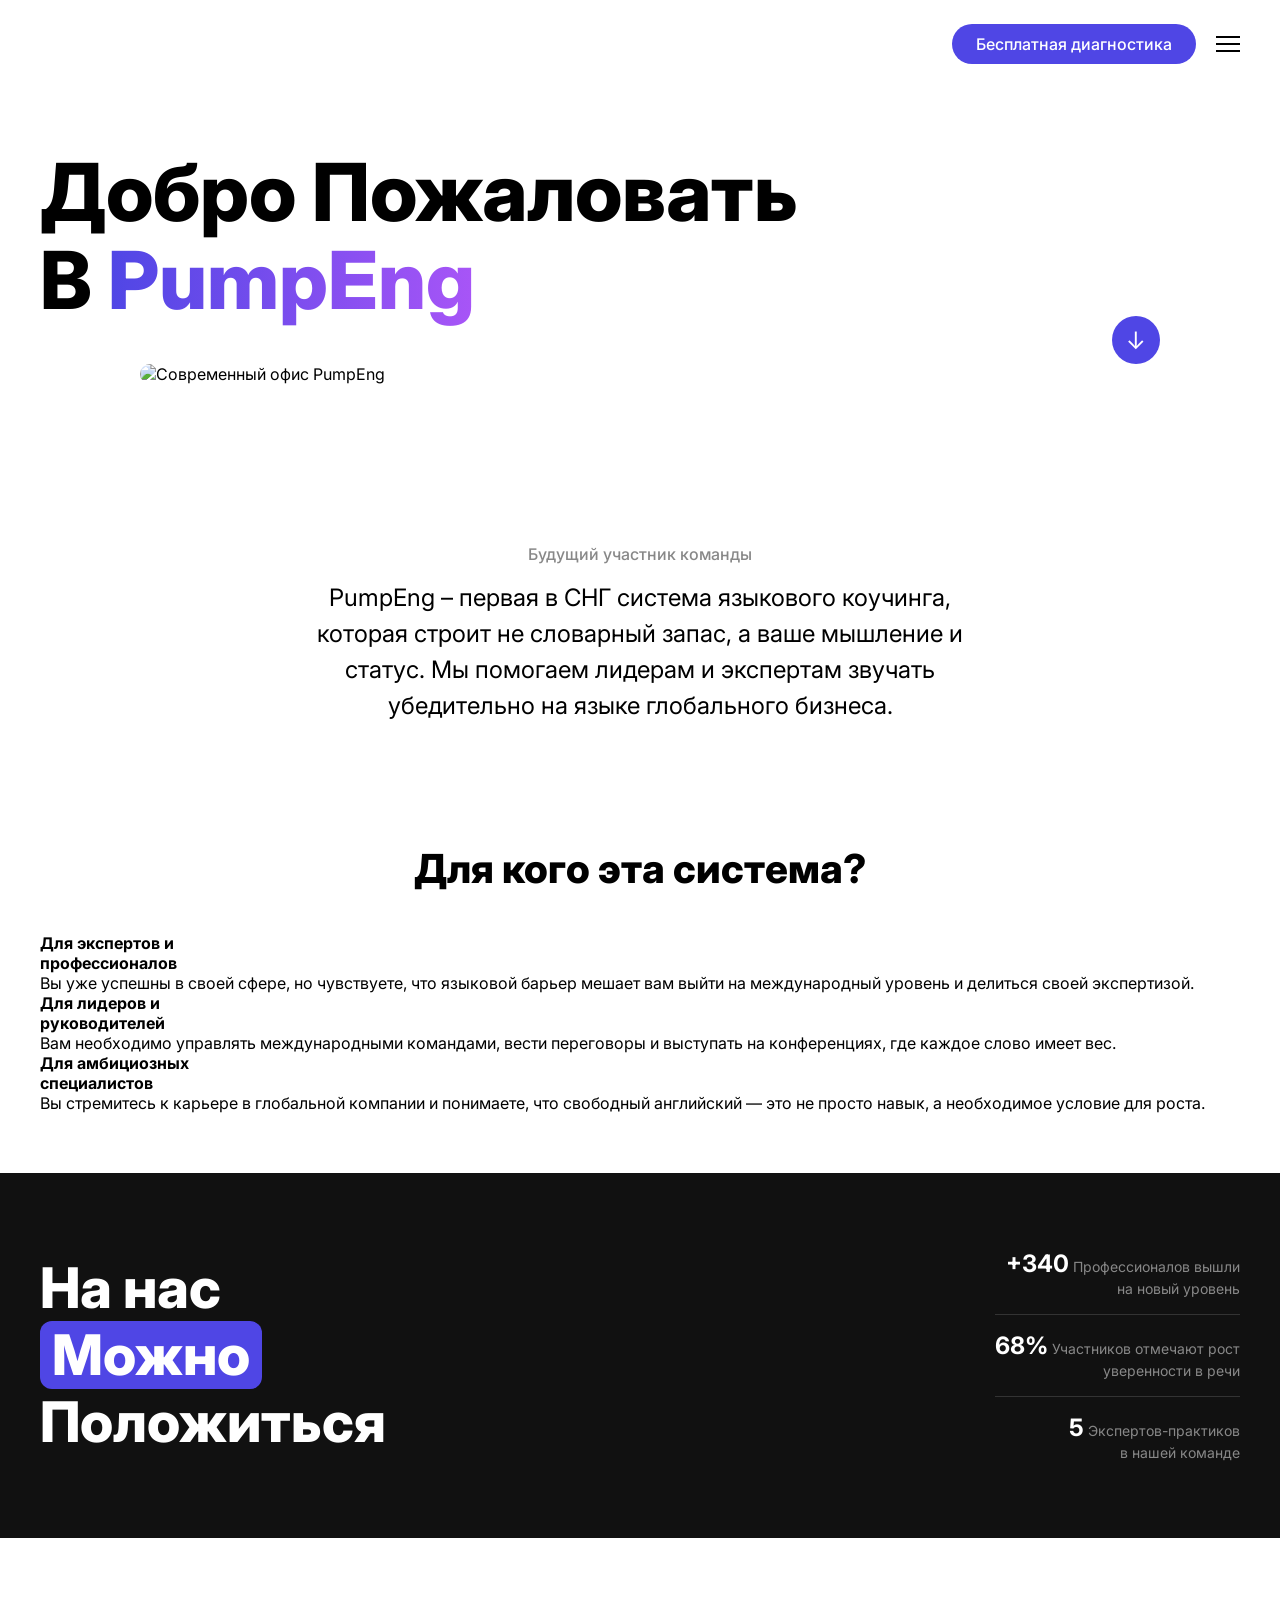
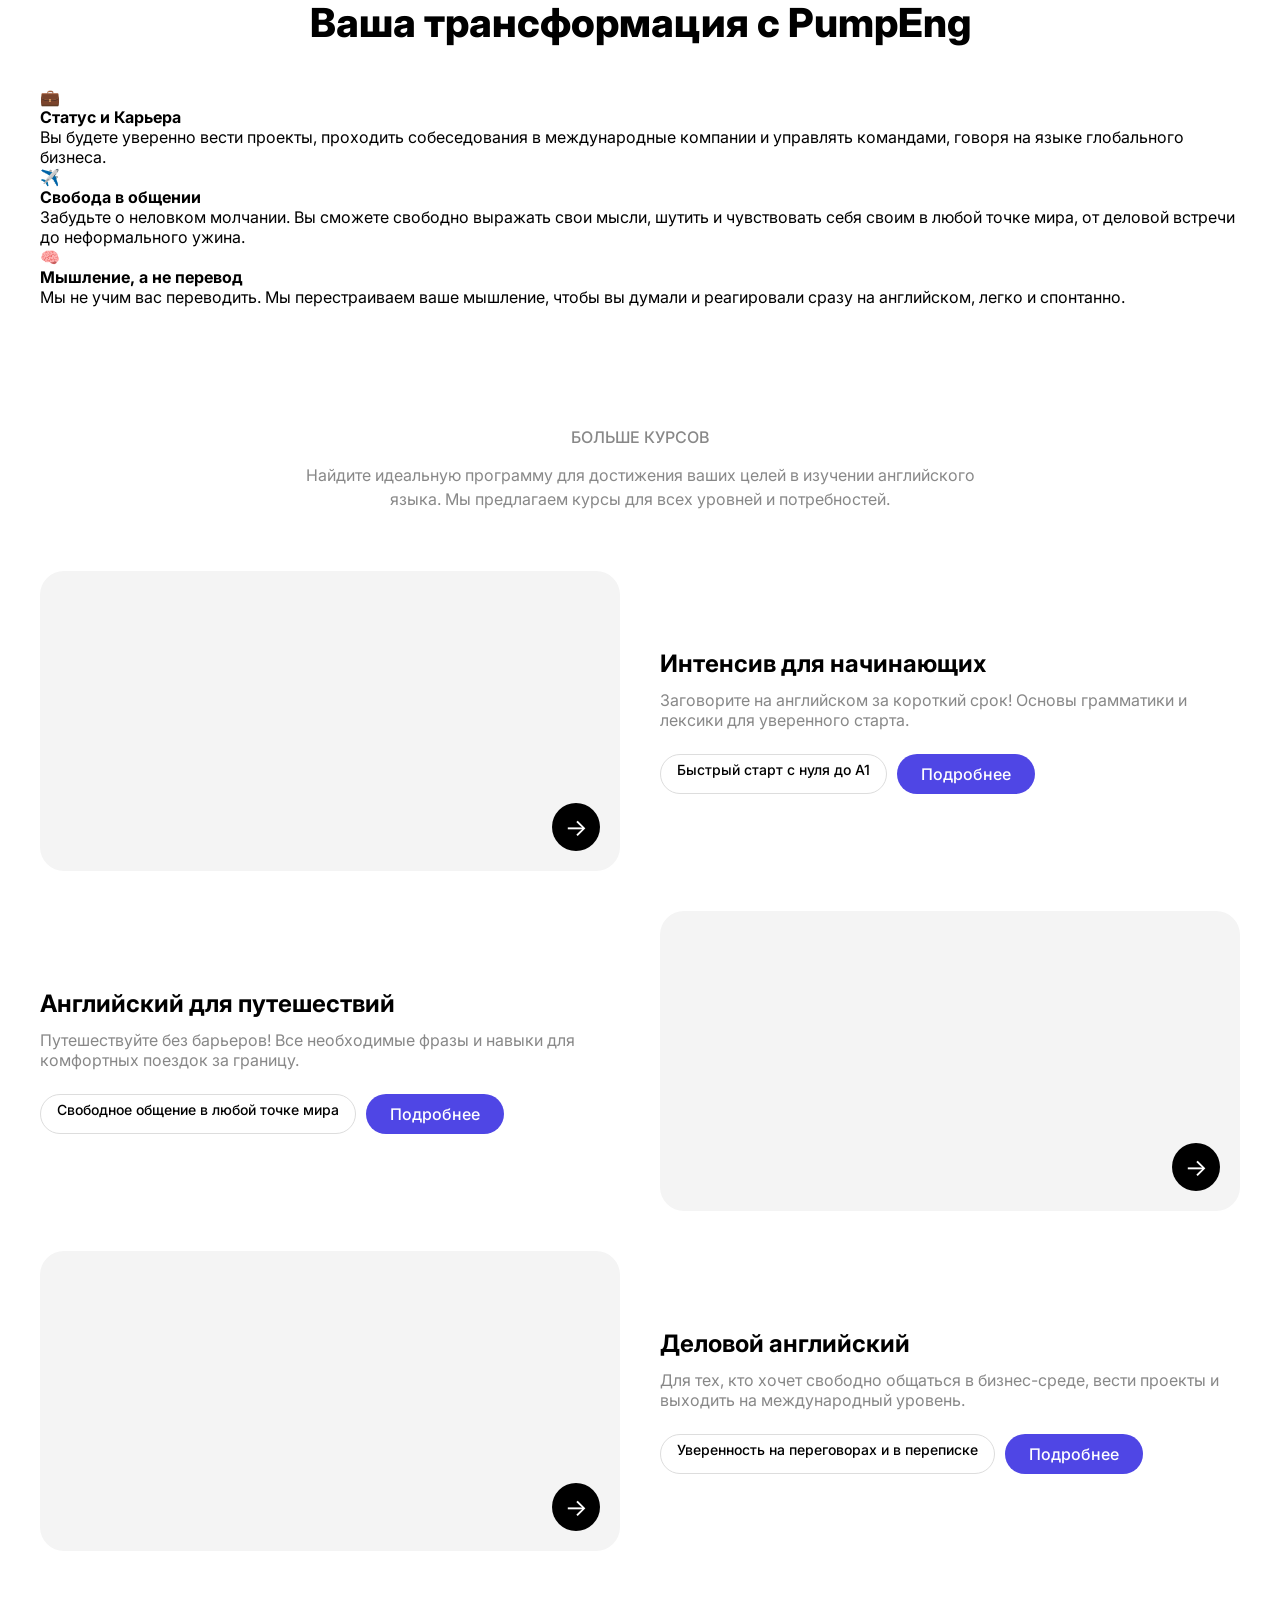
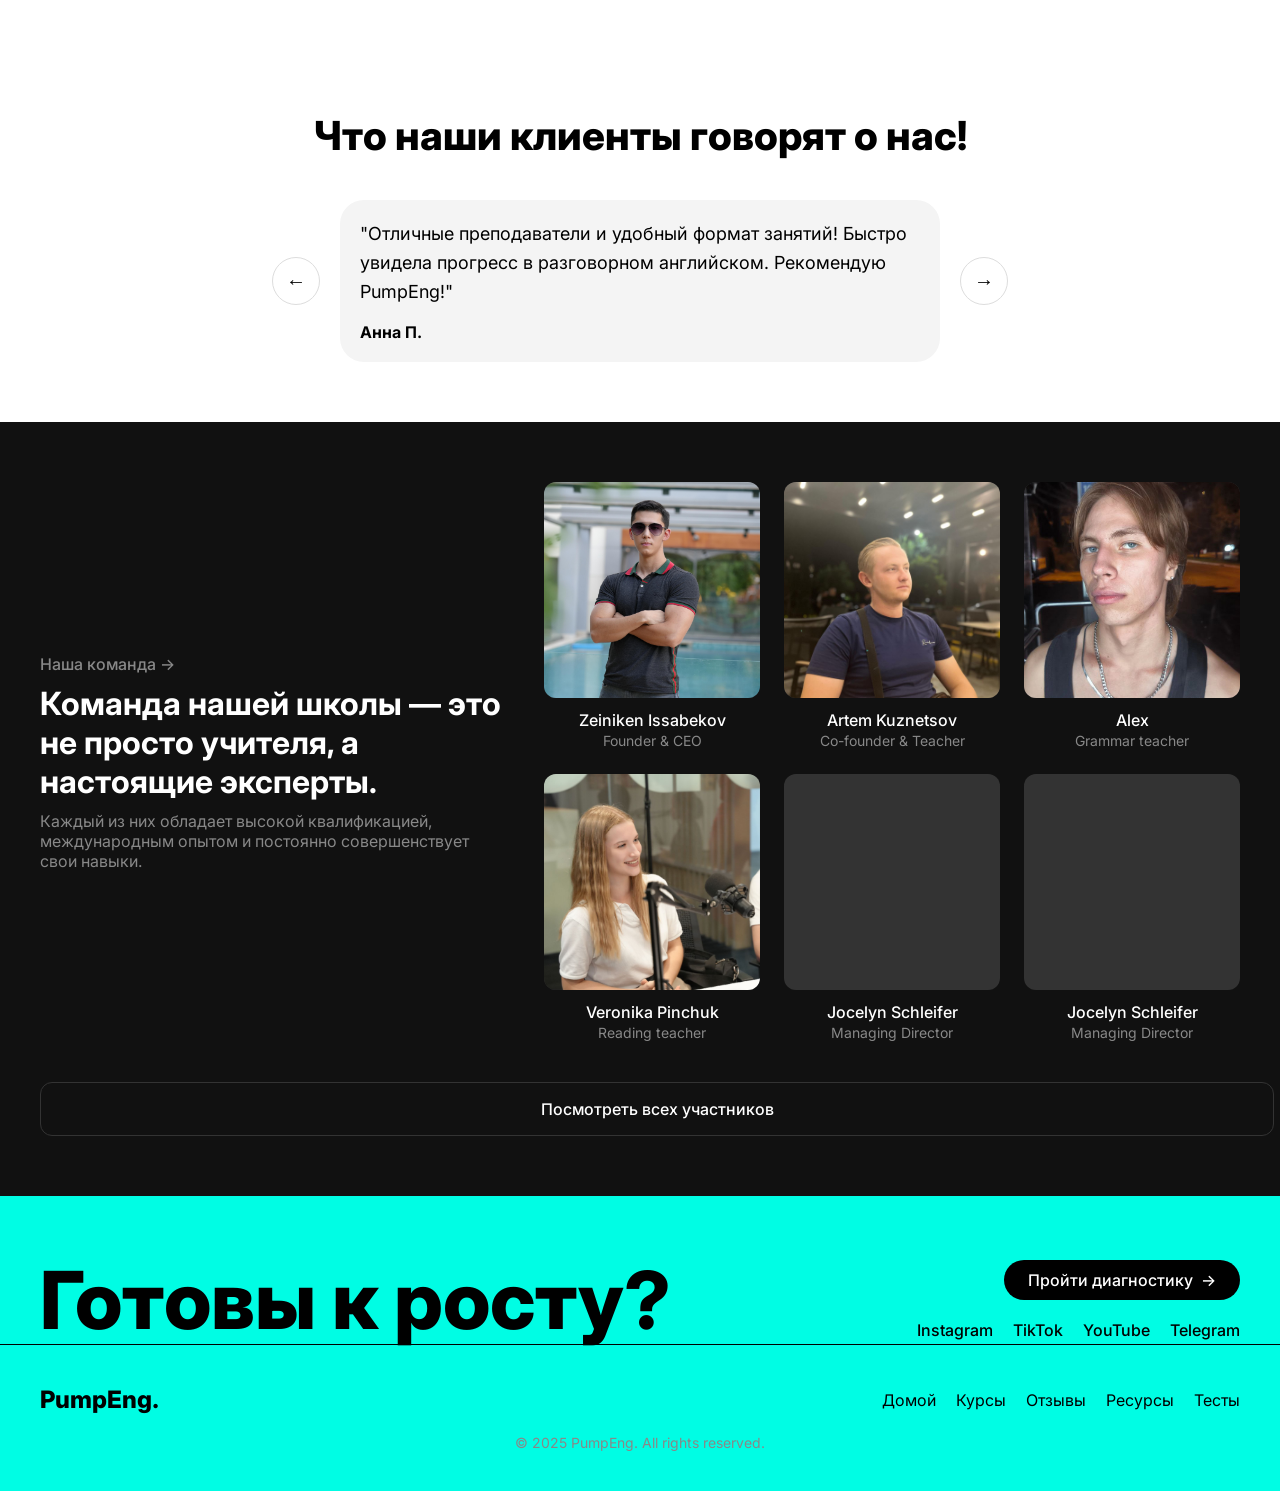
==== commit 9a491ad8: "Update index.html" ====
--- a/index.html
+++ b/index.html
@@ -1,4 +1,4 @@
-<!-- index.html (Финальная версия с оберткой) -->
+<!-- index.html -->
 <!DOCTYPE html>
 <html lang="ru">
 <head>
@@ -11,14 +11,13 @@
 </head>
 <body>
 
-    <!-- ДОБАВЛЕНО: Обертка для всего сайта -->
     <div class="site-wrapper">
 
         <!-- Шапка -->
         <header class="new-header">
             <div class="container header-container">
                 <div class="header-actions">
-                    <a href="https://wa.me/905349158568?text=Здравствуйте,%20хочу%20записаться" class="btn btn-primary" target="_blank">Записаться</a>
+                    <a href="https://wa.me/905349158568?text=Здравствуйте,%20хочу%20пройти%20бесплатную%20диагностику" class="btn btn-primary" target="_blank">Бесплатная диагностика</a>
                     <div class="menu-container">
                         <div class="hamburger-menu">
                             <span></span>
@@ -38,7 +37,7 @@
 
         <!-- Основной контент -->
         <main>
-            <!-- ... весь ваш <main> контент без изменений ... -->
+            <!-- Секция Hero -->
             <section class="hero-section">
                 <div class="container">
                     <h1 class="hero-title">Добро Пожаловать <br> В <span class="gradient-text">PumpEng</span></h1>
@@ -50,12 +49,37 @@
                     </div>
                 </div>
             </section>
+
+            <!-- Секция Intro -->
             <section class="intro-section" id="intro-text">
                 <div class="container text-block">
                     <h3>Будущий участник команды</h3>
                     <p>PumpEng – первая в СНГ система языкового коучинга, которая строит не словарный запас, а ваше мышление и статус. Мы помогаем лидерам и экспертам звучать убедительно на языке глобального бизнеса.</p>
                 </div>
             </section>
+            
+            <!-- НОВЫЙ БЛОК: ДЛЯ КОГО ЭТО -->
+            <section class="for-whom-section">
+                <div class="container">
+                    <h3 class="section-title">Для кого эта система?</h3>
+                    <div class="for-whom-grid">
+                        <div class="for-whom-card">
+                            <h4>Для экспертов и<br>профессионалов</h4>
+                            <p>Вы уже успешны в своей сфере, но чувствуете, что языковой барьер мешает вам выйти на международный уровень и делиться своей экспертизой.</p>
+                        </div>
+                        <div class="for-whom-card">
+                            <h4>Для лидеров и<br>руководителей</h4>
+                            <p>Вам необходимо управлять международными командами, вести переговоры и выступать на конференциях, где каждое слово имеет вес.</p>
+                        </div>
+                        <div class="for-whom-card">
+                            <h4>Для амбициозных<br>специалистов</h4>
+                            <p>Вы стремитесь к карьере в глобальной компании и понимаете, что свободный английский — это не просто навык, а необходимое условие для роста.</p>
+                        </div>
+                    </div>
+                </div>
+            </section>
+
+            <!-- Секция Статистики -->
             <section class="stats-section">
                 <div class="container stats-container">
                     <div class="stats-title">
@@ -64,19 +88,45 @@
                     <div class="stats-data">
                         <div class="stat-item">
                             <span class="stat-number" data-goal="500">+500</span>
-                            <span class="stat-label">Счастливых студентов<br>закончили у нас</span>
+                            <span class="stat-label">Профессионалов вышли<br>на новый уровень</span>
                         </div>
                         <div class="stat-item">
                             <span class="stat-number" data-goal="95">95%</span>
-                            <span class="stat-label">Положительных отзывов<br>от наших учеников</span>
+                            <span class="stat-label">Участников отмечают рост<br>уверенности в речи</span>
                         </div>
                         <div class="stat-item">
                             <span class="stat-number" data-goal="5">5</span>
-                            <span class="stat-label">Опытных преподавателей<br>в нашей школе</span>
-                        </div>
-                    </div>
-                </div>
-            </section>
+                            <span class="stat-label">Экспертов-практиков<br>в нашей команде</span>
+                        </div>
+                    </div>
+                </div>
+            </section>
+            
+            <!-- НОВЫЙ БЛОК: ЧТО ВЫ ПОЛУЧИТЕ -->
+            <section class="outcomes-section">
+                <div class="container">
+                    <h3 class="section-title">Ваша трансформация с PumpEng</h3>
+                    <div class="outcomes-grid">
+                        <div class="outcome-card">
+                            <div class="outcome-icon">💼</div>
+                            <h4>Статус и Карьера</h4>
+                            <p>Вы будете уверенно вести проекты, проходить собеседования в международные компании и управлять командами, говоря на языке глобального бизнеса.</p>
+                        </div>
+                        <div class="outcome-card">
+                            <div class="outcome-icon">✈️</div>
+                            <h4>Свобода в общении</h4>
+                            <p>Забудьте о неловком молчании. Вы сможете свободно выражать свои мысли, шутить и чувствовать себя своим в любой точке мира, от деловой встречи до неформального ужина.</p>
+                        </div>
+                        <div class="outcome-card">
+                            <div class="outcome-icon">🧠</div>
+                            <h4>Мышление, а не перевод</h4>
+                            <p>Мы не учим вас переводить. Мы перестраиваем ваше мышление, чтобы вы думали и реагировали сразу на английском, легко и спонтанно.</p>
+                        </div>
+                    </div>
+                </div>
+            </section>
+
+            <!-- Секция Курсов (без изменений) -->
             <section class="courses-section">
                 <div class="container">
                     <div class="text-block">
@@ -99,7 +149,7 @@
                             <div class="course-buttons"><a href="travel-english.html" class="btn btn-secondary">Свободное общение в любой точке мира</a><a href="travel-english.html" class="btn btn-primary">Подробнее</a></div>
                         </div>
                     </div>
-                     <div class="course-item">
+                    <div class="course-item">
                         <div class="course-image"><a href="business-english.html" class="arrow-link"><div class="circle-arrow">→</div></a></div>
                         <div class="course-details">
                             <h4>Деловой английский</h4>
@@ -109,6 +159,8 @@
                     </div>
                 </div>
             </section>
+
+            <!-- Секция Отзывов (без изменений) -->
             <section class="testimonials-section">
                 <div class="container">
                     <h3 class="section-title">Что наши клиенты говорят о нас!</h3>
@@ -125,6 +177,8 @@
                     </div>
                 </div>
             </section>
+
+            <!-- Секция Команды (без изменений) -->
             <section class="team-section">
                 <div class="container team-container">
                     <div class="team-description">
@@ -143,13 +197,15 @@
                 </div>
                 <div class="container"><a href="#" class="view-all-btn">Посмотреть всех участников</a></div>
             </section>
+
+            <!-- Финальная Секция CTA (обновлено) -->
             <section class="cta-section">
                 <div class="container cta-container">
                     <div class="cta-text">
-                        <h2>Хотите начать курс?</h2>
+                        <h2>Готовы к росту?</h2>
                     </div>
                     <div class="cta-actions">
-                        <a href="https://wa.me/905349158568?text=Здравствуйте,%20хочу%20записаться" class="btn btn-dark" target="_blank">Оставь заявку <span class="arrow-icon">→</span></a>
+                        <a href="https://wa.me/905349158568?text=Здравствуйте,%20хочу%20пройти%20бесплатную%20диагностику" class="btn btn-dark" target="_blank">Пройти диагностику <span class="arrow-icon">→</span></a>
                         <div class="social-links">
                             <a href="https://www.instagram.com/pump.english.official/" target="_blank">Instagram</a>
                             <a href="https://www.tiktok.com/@pumpengschool?_t=ZS-904jwzvESfg&_r=1" target="_blank">TikTok</a>
@@ -178,12 +234,9 @@
             </div>
         </footer>
 
-    </div> <!-- Конец обертки .site-wrapper -->
-
-    <!-- Кнопка "Наверх" -->
+    </div> 
+
     <button id="scrollToTopBtn" title="Наверх"><i class="fas fa-arrow-up"></i></button>
-
-    <!-- Скрипт для функционала страницы -->
     <script src="main-page-script.js"></script>
 
 </body>
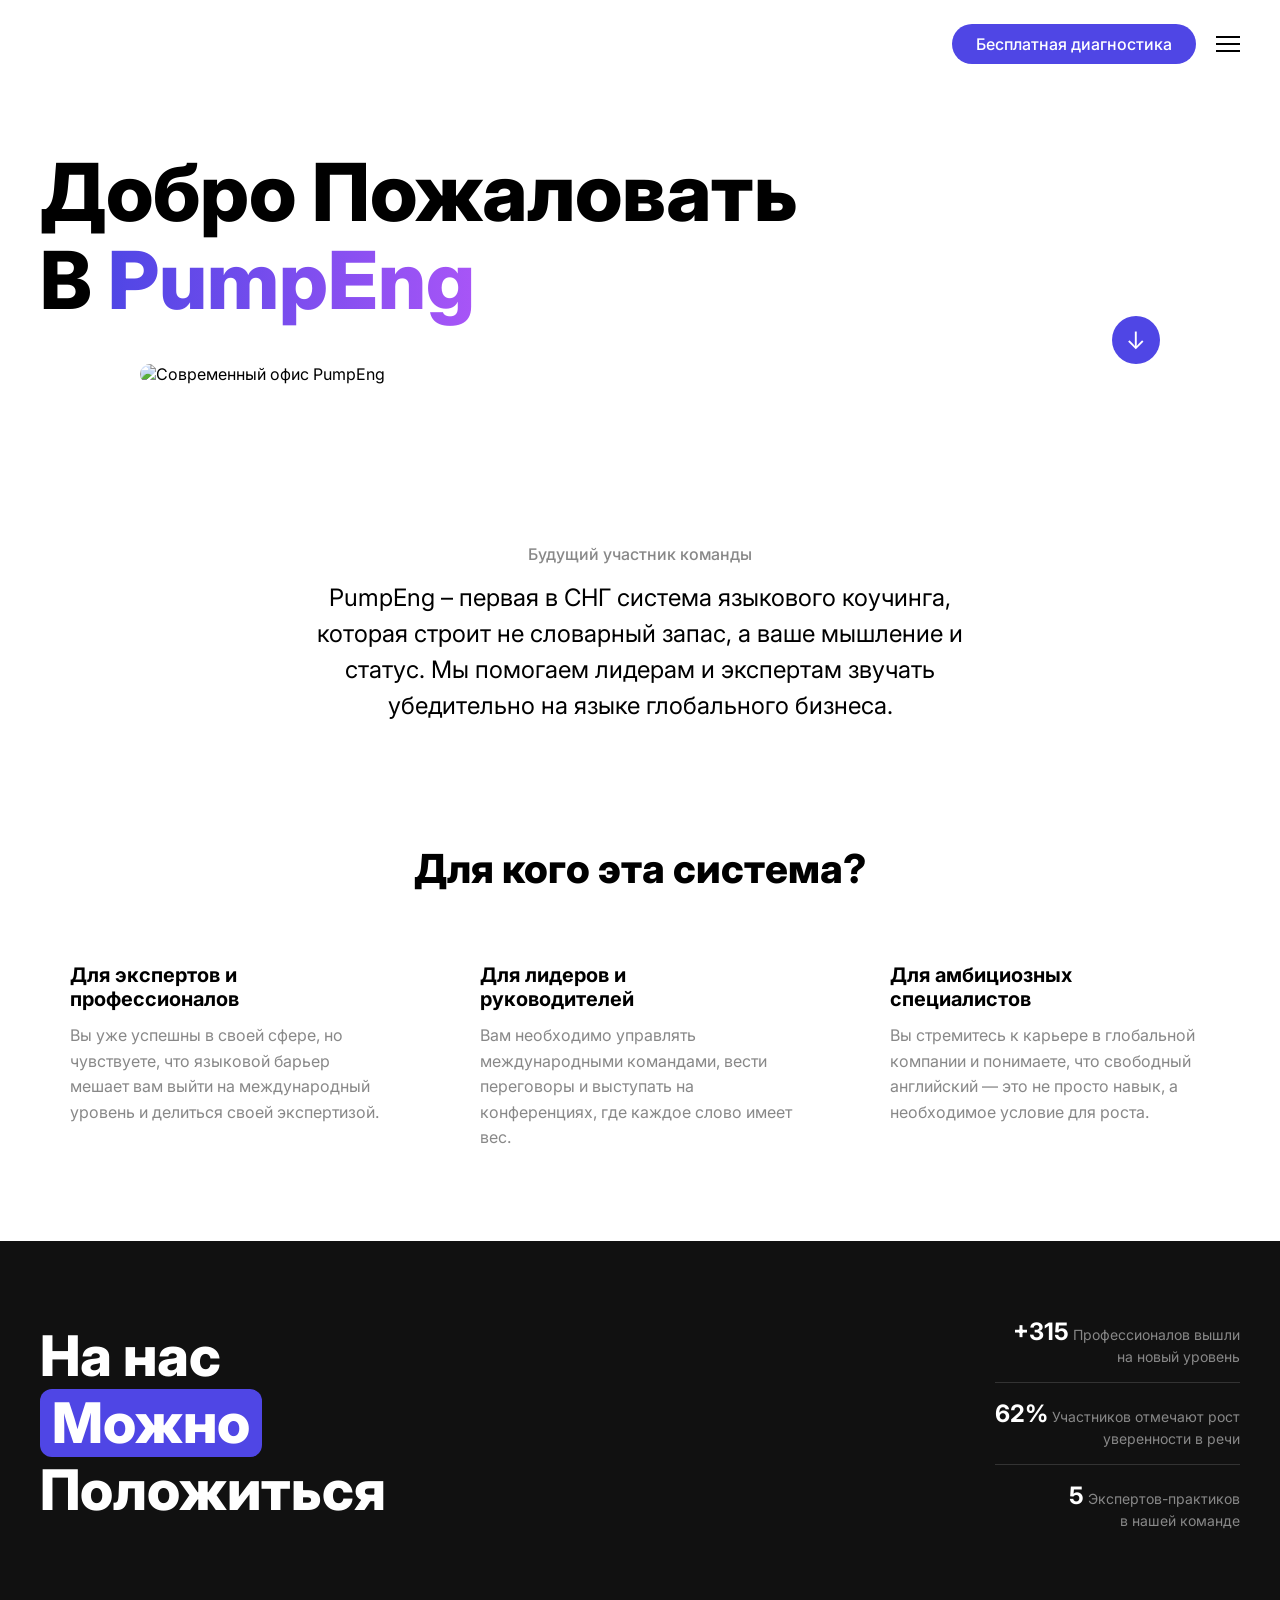
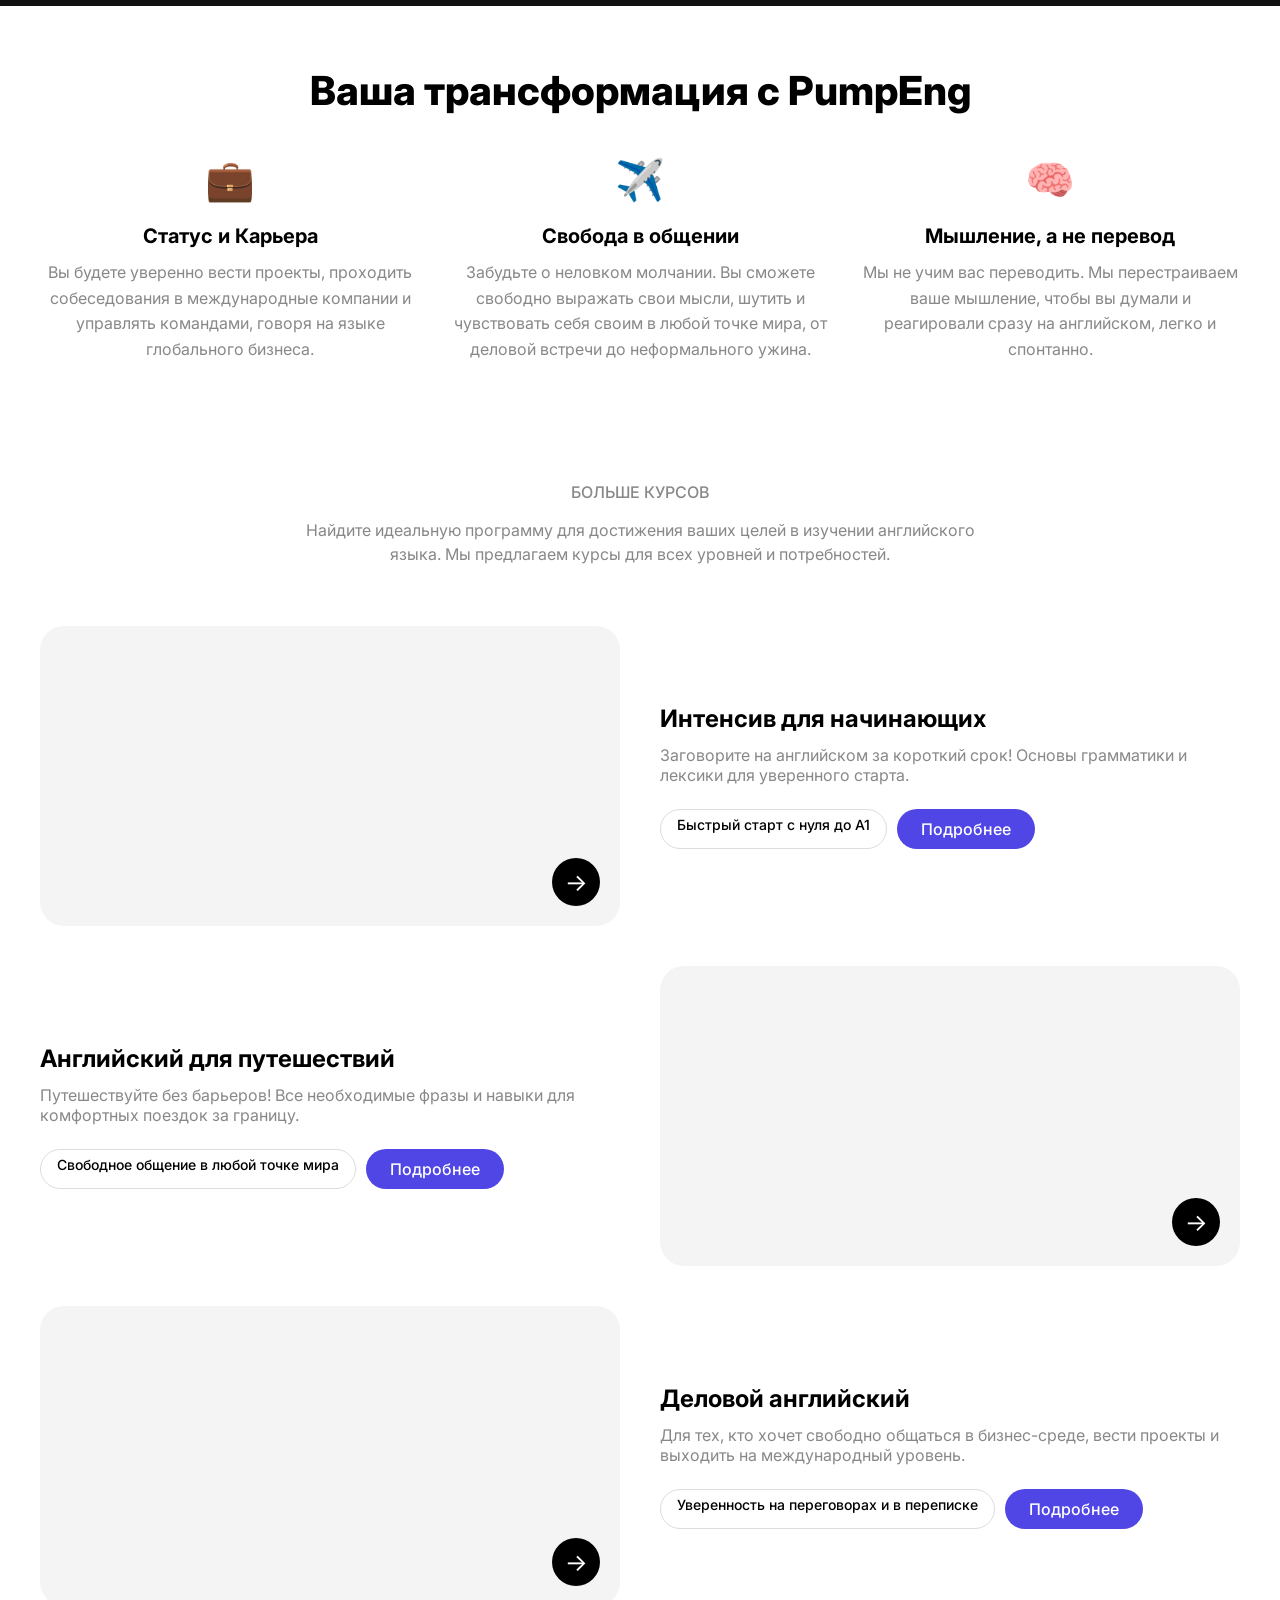
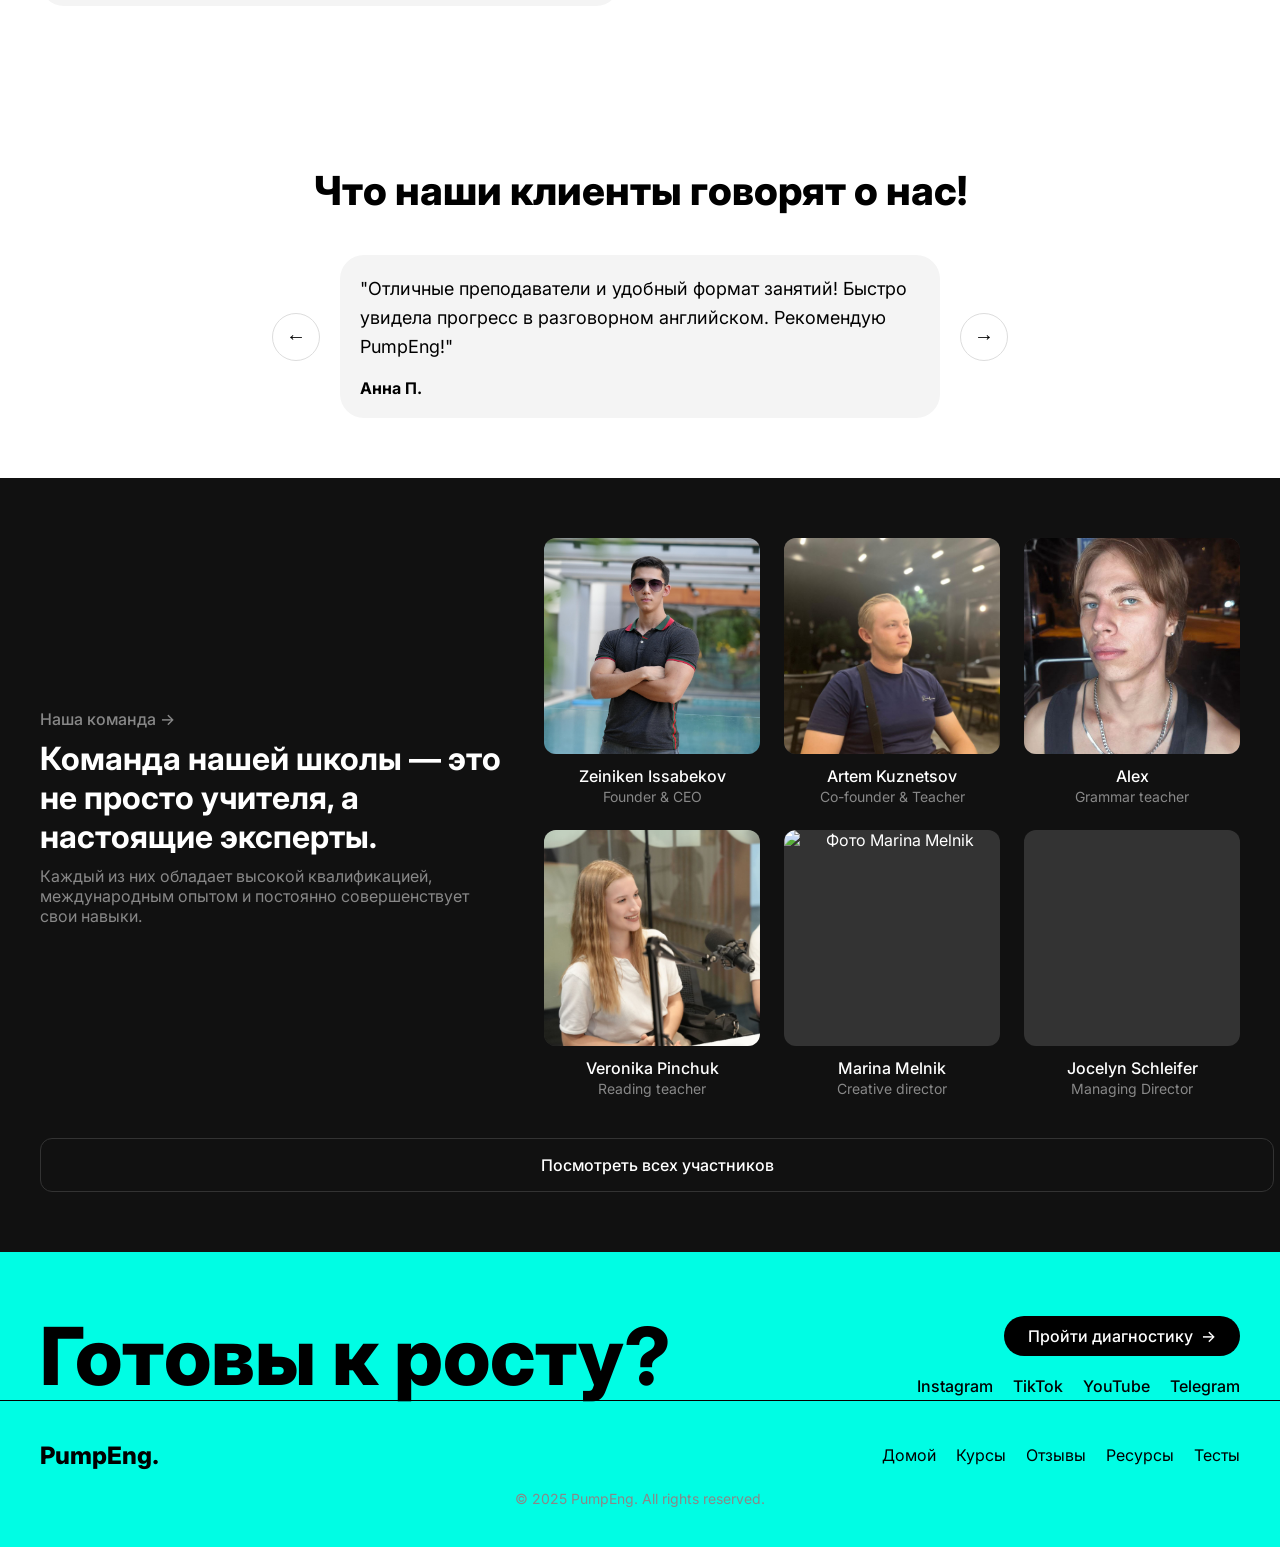
==== commit ba2a4de3: "Update index.html" ====
--- a/index.html
+++ b/index.html
@@ -191,7 +191,7 @@
                         <div class="team-member"><div class="team-photo"><img src="teacher-2.jpg" alt="Фото Artem Kuznetsov"></div><p>Artem Kuznetsov</p><span>Co-founder & Teacher</span></div>
                         <div class="team-member"><div class="team-photo"><img src="teacher-3.jpg" alt="Фото Alex"></div><p>Alex</p><span>Grammar teacher</span></div>
                         <div class="team-member"><div class="team-photo"><img src="teacher-4.jpg" alt="Фото Veronika Pinchuk"></div><p>Veronika Pinchuk</p><span>Reading teacher</span></div>
-                        <div class="team-member"><div class="team-photo"></div><p>Jocelyn Schleifer</p><span>Managing Director</span></div>
+                        <div class="team-member"><div class="team-photo"><img src="teacher-5.jpg" alt="Фото Marina Melnik"></div><p>Marina Melnik</p><span>Сreative director</span></div>
                         <div class="team-member"><div class="team-photo"></div><p>Jocelyn Schleifer</p><span>Managing Director</span></div>
                     </div>
                 </div>
--- a/new-main-page.css
+++ b/new-main-page.css
@@ -1,8 +1,6 @@
-/* new-main-page.css (Финальная версия с исправлением сдвига) */
-
+/* new-main-page.css (Финальная версия с "продающими" блоками) */
 @import url('https://fonts.googleapis.com/css2?family=Inter:wght@400;500;700;800&display=swap');
 
-/* === ОСНОВНЫЕ ПЕРЕМЕННЫЕ И СТИЛИ === */
 :root {
     --color-background: #ffffff;
     --color-text: #000000;
@@ -15,11 +13,7 @@
     --border-radius-small: 12px;
 }
 
-/* === ГЛАВНОЕ ИСПРАВЛЕНИЕ: Обертка для сайта === */
-.site-wrapper {
-    width: 100%;
-    overflow-x: hidden;
-}
+html { overflow-x: hidden; }
 
 body {
     margin: 0;
@@ -30,69 +24,58 @@
     -moz-osx-font-smoothing: grayscale;
 }
 
-/* ... (весь остальной CSS код остается без изменений) ... */
-
-.container {
-    max-width: 1200px;
-    margin-left: auto;
-    margin-right: auto;
-    padding-left: 24px;
-    padding-right: 24px;
-}
+.site-wrapper { width: 100%; overflow: hidden; }
+.container { max-width: 1200px; margin: 0 auto; padding: 0 24px; }
 section { padding: 60px 0; }
 h1, h2, h3, h4, p { margin: 0; }
 .btn {
-    padding: 10px 24px; border-radius: 50px;
-    text-decoration: none; font-weight: 500;
-    transition: transform 0.2s; display: inline-block;
+    padding: 10px 24px; border-radius: 50px; text-decoration: none; 
+    font-weight: 500; transition: transform 0.2s; display: inline-block;
 }
 .btn:hover { transform: scale(1.05); }
 .btn-primary { background-color: var(--color-accent-blue); color: #fff; }
 .btn-secondary { border: 1px solid #ddd; color: var(--color-text); font-size: 14px; padding: 6px 16px;}
 .btn-dark { background-color: #000; color: #fff; display: inline-flex; align-items: center; gap: 8px;}
+
 .new-header { padding: 24px 0; }
 .header-container { display: flex; justify-content: flex-end; align-items: center; }
 .header-actions { display: flex; align-items: center; gap: 20px; }
 .menu-container { position: relative; }
 .hamburger-menu { width: 24px; cursor: pointer; }
-.hamburger-menu span {
-    display: block; height: 2px; background-color: #000;
-    margin-bottom: 5px; transition: transform 0.3s ease;
-}
+.hamburger-menu span { display: block; height: 2px; background-color: #000; margin-bottom: 5px; }
 .hamburger-menu span:last-child { margin-bottom: 0; }
 .dropdown-menu {
-    position: absolute; top: 100%; right: 0;
-    background-color: #fff; border: 1px solid #eee;
-    border-radius: var(--border-radius-small);
-    box-shadow: 0 8px 16px rgba(0,0,0,0.1);
-    list-style: none; padding: 10px; margin: 10px 0 0 0;
-    width: 200px; opacity: 0; visibility: hidden;
-    transform: translateY(10px);
+    position: absolute; top: 100%; right: 0; background-color: #fff; border: 1px solid #eee;
+    border-radius: var(--border-radius-small); box-shadow: 0 8px 16px rgba(0,0,0,0.1);
+    list-style: none; padding: 10px; margin: 10px 0 0 0; width: 200px; opacity: 0;
+    visibility: hidden; transform: translateY(10px);
     transition: opacity 0.3s ease, transform 0.3s ease, visibility 0.3s;
 }
-.menu-container:hover .dropdown-menu {
-    opacity: 1; visibility: visible; transform: translateY(0);
-}
-.dropdown-menu li a {
-    display: block; padding: 10px 15px; text-decoration: none;
-    color: var(--color-text); border-radius: 8px;
-    transition: background-color 0.2s ease;
-}
+.menu-container:hover .dropdown-menu { opacity: 1; visibility: visible; transform: translateY(0); }
+.dropdown-menu li a { display: block; padding: 10px 15px; text-decoration: none; color: var(--color-text); border-radius: 8px; transition: background-color 0.2s ease; }
 .dropdown-menu li a:hover { background-color: var(--color-light-grey-bg); }
+
 .hero-title { font-size: 80px; font-weight: 800; line-height: 1.1; margin-bottom: 40px; }
 .gradient-text { background: linear-gradient(90deg, #4f46e5, #a855f7); -webkit-background-clip: text; -webkit-text-fill-color: transparent; }
 .hero-image-wrapper { position: relative; max-width: 1000px; margin: 0 auto; }
 .hero-image-wrapper img { width: 100%; border-radius: var(--border-radius-main); display: block; }
 .arrow-down-link { position: absolute; bottom: 20px; right: -20px; text-decoration: none; }
-.circle-arrow {
-    width: 48px; height: 48px; border-radius: 50%;
-    display: flex; align-items: center; justify-content: center;
-    font-size: 24px; color: #fff; background-color: var(--color-accent-blue);
-}
+.circle-arrow { width: 48px; height: 48px; border-radius: 50%; display: flex; align-items: center; justify-content: center; font-size: 24px; color: #fff; background-color: var(--color-accent-blue); }
+
 .text-block { max-width: 700px; margin: 0 auto; text-align: center; }
 .intro-section { padding-top: 100px; }
 .text-block h3 { font-size: 16px; font-weight: 500; margin-bottom: 16px; color: var(--color-text-muted); }
 .text-block p { font-size: 24px; line-height: 1.5; }
+
+.section-title { font-size: 40px; font-weight: 800; text-align: center; margin-bottom: 40px; }
+
+/* Секция "Для кого это?" */
+.for-whom-section { background-color: #fff; }
+.for-whom-grid { display: grid; grid-template-columns: repeat(3, 1fr); gap: 30px; margin-top: 40px; }
+.for-whom-card { border: 1px solid var(--border-color); padding: 30px; border-radius: var(--border-radius-main); }
+.for-whom-card h4 { font-size: 20px; font-weight: 700; margin-bottom: 12px; }
+.for-whom-card p { color: var(--color-text-muted); line-height: 1.6; }
+
 .stats-section { background-color: var(--color-dark-bg); color: #fff; }
 .stats-container { display: flex; justify-content: space-between; align-items: center; gap: 40px; }
 .stats-title h2 { font-size: 56px; font-weight: 800; line-height: 1.2; }
@@ -102,6 +85,15 @@
 .stat-item:last-child { border-bottom: none; }
 .stat-number { font-size: 24px; font-weight: 700; }
 .stat-label { font-size: 14px; color: var(--color-text-muted); }
+
+/* Секция "Что вы получите?" (Результаты) */
+.outcomes-section { background-color: #fff; }
+.outcomes-grid { display: grid; grid-template-columns: repeat(3, 1fr); gap: 30px; margin-top: 40px; }
+.outcome-card { text-align: center; }
+.outcome-icon { font-size: 40px; margin-bottom: 20px; }
+.outcome-card h4 { font-size: 20px; font-weight: 700; margin-bottom: 12px; }
+.outcome-card p { color: var(--color-text-muted); line-height: 1.6; }
+
 .courses-section .text-block { margin-bottom: 60px; }
 .courses-section .text-block p { font-size: 16px; color: var(--color-text-muted); }
 .course-item { display: flex; gap: 40px; align-items: center; margin-bottom: 40px; }
@@ -113,8 +105,8 @@
 .course-details h4 { font-size: 24px; font-weight: 700; margin-bottom: 12px; }
 .course-details p { font-size: 16px; color: var(--color-text-muted); margin-bottom: 24px; }
 .course-buttons { display: flex; gap: 10px; flex-wrap: wrap; }
+
 .testimonials-section { background-color: #fff; }
-.section-title { font-size: 40px; font-weight: 800; text-align: center; margin-bottom: 40px; }
 .testimonial-slider-container { display: flex; align-items: center; justify-content: center; gap: 20px; }
 .slider-arrow { background: none; border: 1px solid #ddd; color: #000; width: 48px; height: 48px; border-radius: 50%; cursor: pointer; font-size: 20px; }
 .testimonial-slider-viewport { max-width: 600px; overflow: hidden; }
@@ -122,6 +114,7 @@
 .testimonial-card { flex: 0 0 100%; box-sizing: border-box; padding: 20px; background-color: var(--color-light-grey-bg); border-radius: var(--border-radius-main); }
 .testimonial-card p { font-size: 18px; line-height: 1.6; margin-bottom: 16px; }
 .author { font-weight: 700; }
+
 .team-section { background-color: var(--color-dark-bg); color: #fff; }
 .team-container { display: flex; gap: 40px; align-items: center; }
 .team-description { flex-basis: 40%; }
@@ -130,30 +123,26 @@
 .team-description .text-muted { color: var(--color-text-muted); }
 .team-grid { flex-basis: 60%; display: grid; grid-template-columns: repeat(3, 1fr); gap: 24px; }
 .team-member { text-align: center; }
-.team-photo {
-    width: 100%; padding-bottom: 100%;
-    background-color: #333; border-radius: var(--border-radius-small);
-    margin-bottom: 12px; position: relative; overflow: hidden;
-}
-.team-photo img {
-    position: absolute; top: 0; left: 0; width: 100%; height: 100%;
-    object-fit: cover;
-}
+.team-photo { width: 100%; padding-bottom: 100%; background-color: #333; border-radius: var(--border-radius-small); margin-bottom: 12px; position: relative; overflow: hidden; }
+.team-photo img { position: absolute; top: 0; left: 0; width: 100%; height: 100%; object-fit: cover; }
 .team-member p { font-weight: 500; }
 .team-member span { font-size: 14px; color: var(--color-text-muted); }
 .view-all-btn { display: block; width: 100%; text-align: center; padding: 16px; border: 1px solid #333; border-radius: var(--border-radius-small); margin-top: 40px; text-decoration: none; color: #fff; font-weight: 500; }
+
 .cta-section { background-color: var(--color-accent-cyan); padding-bottom: 0; }
 .cta-container { display: flex; justify-content: space-between; align-items: center; }
 .cta-text h2 { font-size: 80px; font-weight: 800; line-height: 1.1; }
 .cta-actions { text-align: right; }
 .social-links { display: flex; gap: 20px; justify-content: flex-end; margin-top: 20px; }
 .social-links a { color: #000; text-decoration: none; font-weight: 500; }
+
 .new-footer { padding: 40px 0; background-color: var(--color-accent-cyan); border-top: 1px solid #000; }
 .footer-container { display: flex; justify-content: space-between; align-items: center; margin-bottom: 20px; }
 .footer-brand { font-weight: 800; font-size: 24px; }
 .footer-nav { display: flex; gap: 20px; }
 .footer-nav a { text-decoration: none; color: var(--color-text); }
 .copyright-container { text-align: center; color: var(--color-text-muted); font-size: 14px; }
+
 #scrollToTopBtn {
     display: none; position: fixed; bottom: 30px; right: 30px; z-index: 99;
     border: none; outline: none; background-color: var(--color-accent-blue);
@@ -164,50 +153,21 @@
 #scrollToTopBtn:hover { opacity: 1; }
 
 @media (max-width: 768px) {
-    .container {
-        padding-left: 16px;
-        padding-right: 16px;
-    }
-    section {
-        padding: 40px 0;
-    }
-    .hero-title { font-size: 48px; }
+    .container { padding: 0 16px; }
+    section { padding: 40px 0; }
+    .hero-title, .cta-text h2 { font-size: 48px; }
     .intro-section .text-block p { font-size: 18px; }
     .stats-title h2 { font-size: 40px; }
-    .cta-text h2 { font-size: 48px; }
-    .arrow-down-link { 
-        right: 16px; 
-        bottom: 16px;
-    }
-    .stats-container {
-        flex-direction: column;
-        gap: 30px;
-        text-align: center;
+    .arrow-down-link { right: 16px; bottom: 16px; }
+    .stats-container, .team-container, .cta-container, .footer-container, .footer-nav {
+        flex-direction: column; gap: 30px; text-align: center;
     }
     .stats-data { text-align: left; width: 100%;}
-    .course-item,
-    .course-item:nth-child(odd) {
-        flex-direction: column !important;
-    }
-    .team-container {
-        flex-direction: column;
-        gap: 30px;
-    }
-    .team-grid {
-        grid-template-columns: repeat(2, 1fr);
-    }
+    .course-item, .course-item:nth-child(odd) { flex-direction: column !important; }
+    .team-grid { grid-template-columns: repeat(2, 1fr); }
+    .for-whom-grid, .outcomes-grid { grid-template-columns: 1fr; }
     .team-description h3 { font-size: 28px; }
     .slider-arrow { width: 40px; height: 40px; }
-    .cta-container {
-        flex-direction: column;
-        text-align: center;
-        gap: 30px;
-    }
-    .cta-actions { text-align: center; }
-    .social-links { justify-content: center; }
-    .footer-container, .footer-nav {
-        flex-direction: column;
-        text-align: center;
-        gap: 15px;
-    }
+    .cta-actions, .social-links { text-align: center; justify-content: center; }
+    .footer-nav { gap: 15px; }
 }
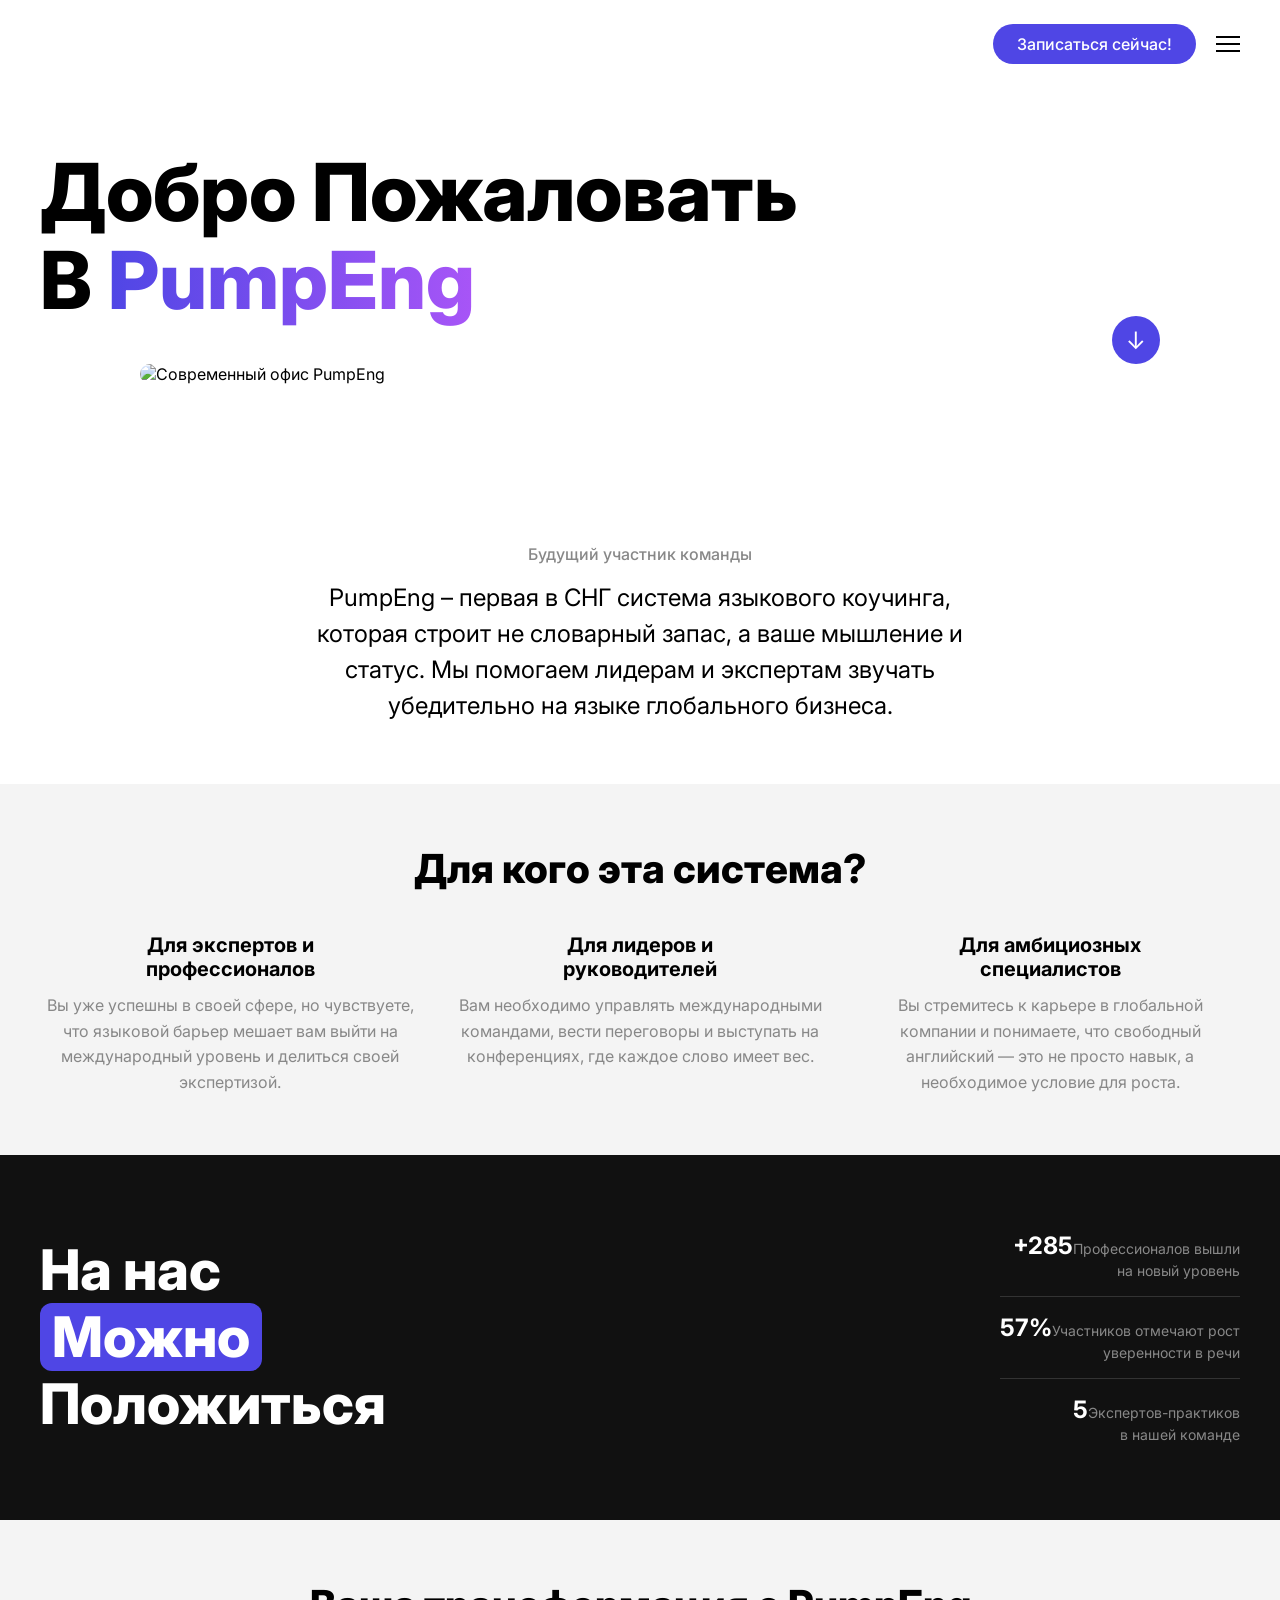
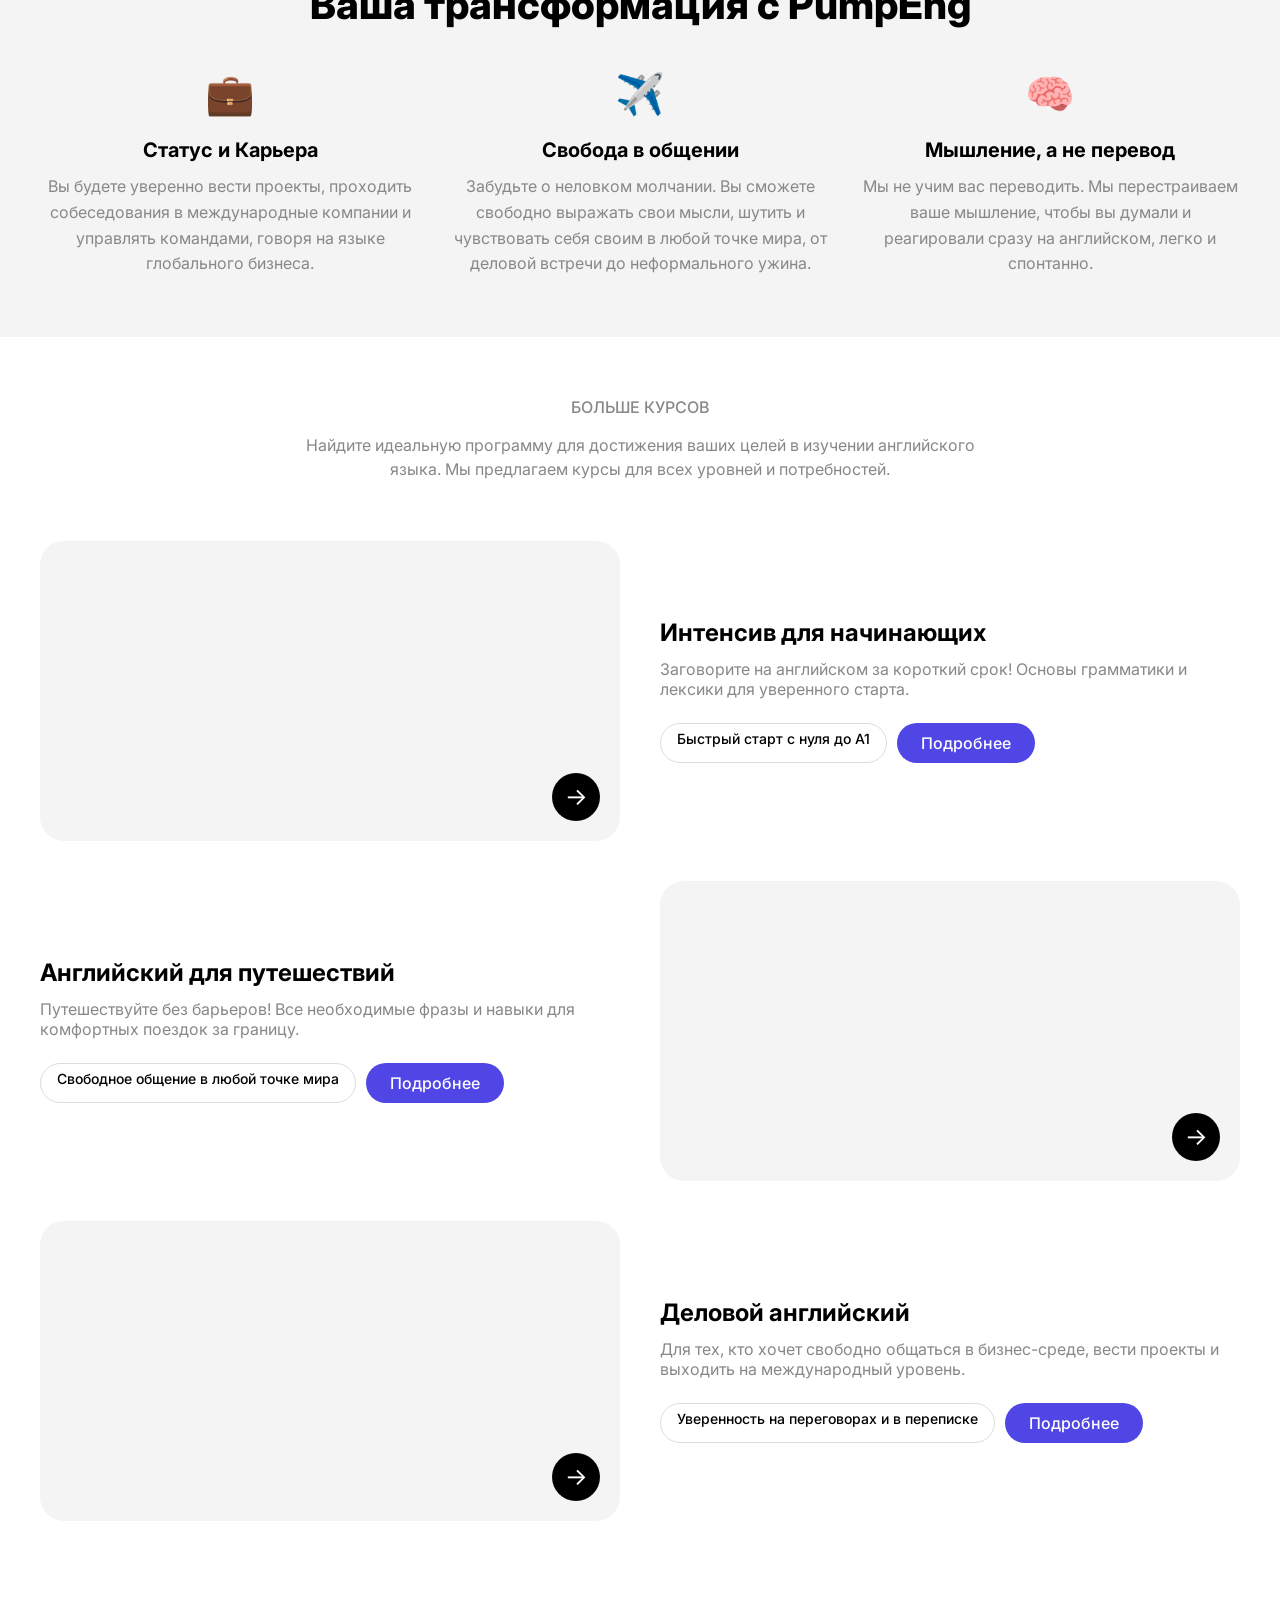
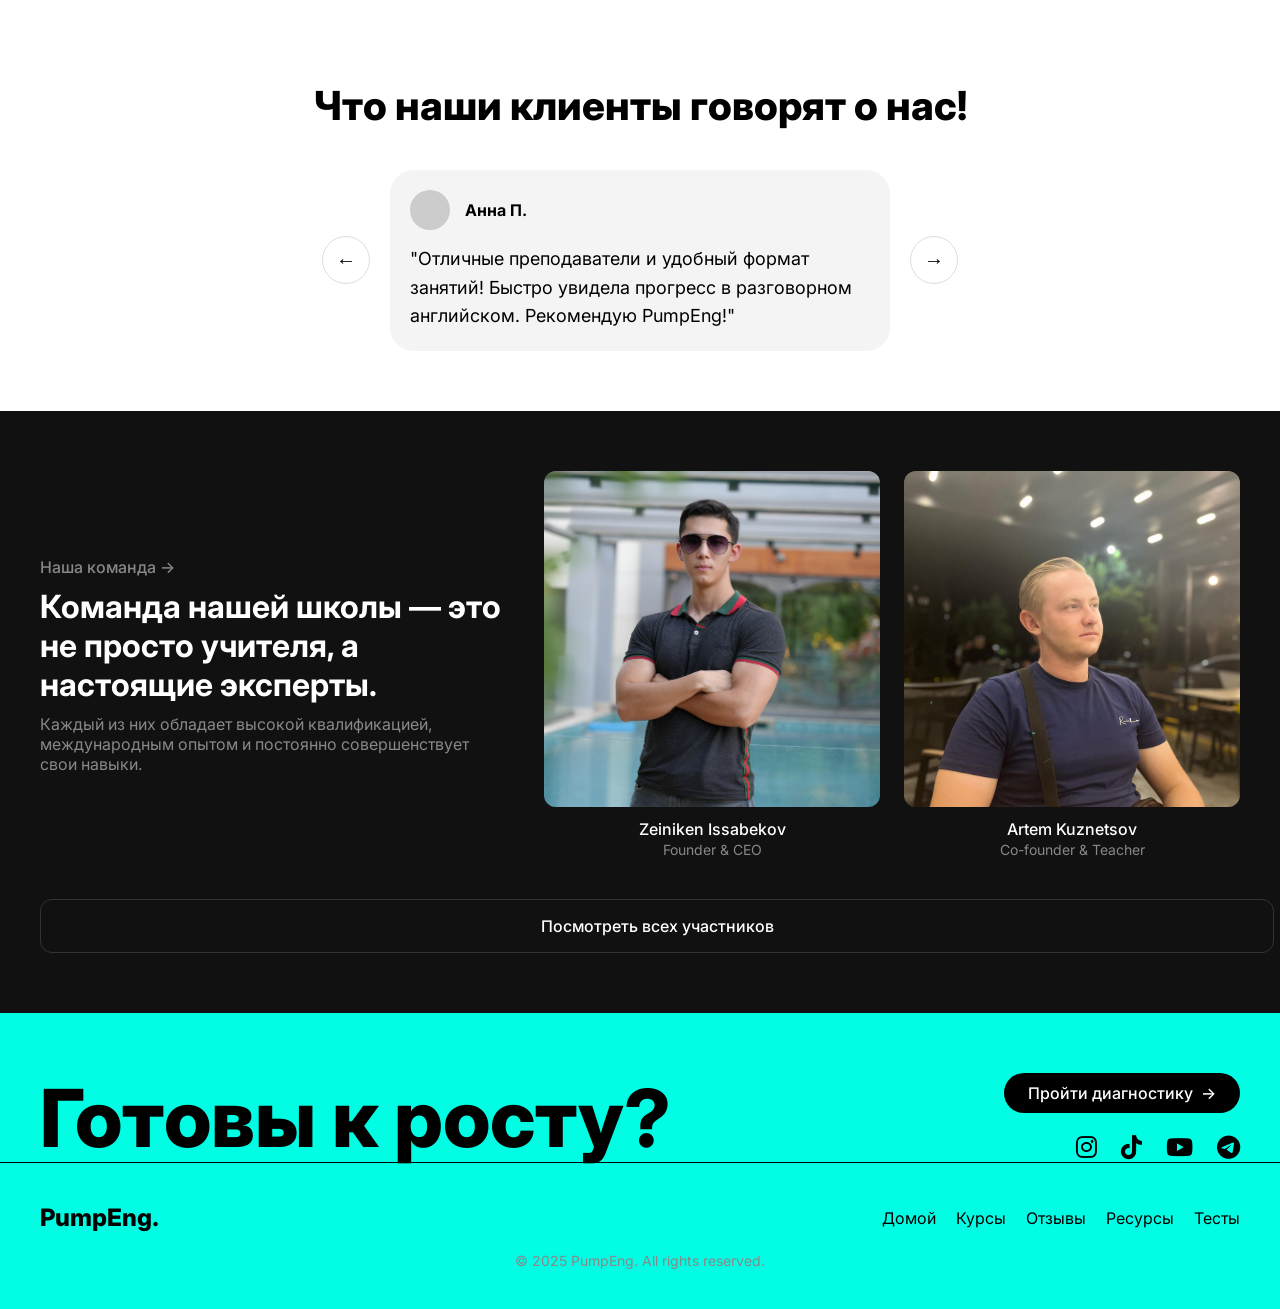
==== commit 3c491381: "Update index.html" ====
--- a/index.html
+++ b/index.html
@@ -1,4 +1,4 @@
-<!-- index.html -->
+<!-- index.html (Финальная версия под макет) -->
 <!DOCTYPE html>
 <html lang="ru">
 <head>
@@ -7,23 +7,17 @@
     <title>PumpEng - Языковой коучинг</title>
     <meta name="description" content="PumpEng – система языкового коучинга, которая строит ваше мышление и статус.">
     <link rel="stylesheet" href="new-main-page.css">
-    <link rel="stylesheet" href="https://cdnjs.cloudflare.com/ajax/libs/font-awesome/6.0.0/css/all.min.css">
+    <link rel="stylesheet" href="https://cdnjs.cloudflare.com/ajax/libs/font-awesome/6.2.0/css/all.min.css">
 </head>
 <body>
 
     <div class="site-wrapper">
-
-        <!-- Шапка -->
         <header class="new-header">
             <div class="container header-container">
                 <div class="header-actions">
-                    <a href="https://wa.me/905349158568?text=Здравствуйте,%20хочу%20пройти%20бесплатную%20диагностику" class="btn btn-primary" target="_blank">Бесплатная диагностика</a>
+                    <a href="https://wa.me/905349158568?text=Здравствуйте,%20хочу%20записаться%20на%20курс" class="btn btn-primary" target="_blank">Записаться сейчас!</a>
                     <div class="menu-container">
-                        <div class="hamburger-menu">
-                            <span></span>
-                            <span></span>
-                            <span></span>
-                        </div>
+                        <div class="hamburger-menu"><span></span><span></span><span></span></div>
                         <ul class="dropdown-menu">
                             <li><a href="courses-overview.html">Курсы</a></li>
                             <li><a href="resources.html">Материалы</a></li>
@@ -35,22 +29,14 @@
             </div>
         </header>
 
-        <!-- Основной контент -->
         <main>
-            <!-- Секция Hero -->
             <section class="hero-section">
                 <div class="container">
                     <h1 class="hero-title">Добро Пожаловать <br> В <span class="gradient-text">PumpEng</span></h1>
-                    <div class="hero-image-wrapper">
-                        <img src="images/hero-office.jpg" alt="Современный офис PumpEng">
-                        <a href="#intro-text" class="arrow-down-link">
-                            <div class="circle-arrow">↓</div>
-                        </a>
-                    </div>
+                    <div class="hero-image-wrapper"><img src="images/hero-office.jpg" alt="Современный офис PumpEng"><a href="#intro-text" class="arrow-down-link"><div class="circle-arrow">↓</div></a></div>
                 </div>
             </section>
 
-            <!-- Секция Intro -->
             <section class="intro-section" id="intro-text">
                 <div class="container text-block">
                     <h3>Будущий участник команды</h3>
@@ -58,8 +44,7 @@
                 </div>
             </section>
             
-            <!-- НОВЫЙ БЛОК: ДЛЯ КОГО ЭТО -->
-            <section class="for-whom-section">
+            <section class="highlight-section for-whom-section">
                 <div class="container">
                     <h3 class="section-title">Для кого эта система?</h3>
                     <div class="for-whom-grid">
@@ -79,88 +64,37 @@
                 </div>
             </section>
 
-            <!-- Секция Статистики -->
             <section class="stats-section">
                 <div class="container stats-container">
-                    <div class="stats-title">
-                        <h2>На нас <br><span class="highlight-blue">Можно</span><br> Положиться</h2>
-                    </div>
+                    <div class="stats-title"><h2>На нас <br><span class="highlight-blue">Можно</span><br> Положиться</h2></div>
                     <div class="stats-data">
-                        <div class="stat-item">
-                            <span class="stat-number" data-goal="500">+500</span>
-                            <span class="stat-label">Профессионалов вышли<br>на новый уровень</span>
-                        </div>
-                        <div class="stat-item">
-                            <span class="stat-number" data-goal="95">95%</span>
-                            <span class="stat-label">Участников отмечают рост<br>уверенности в речи</span>
-                        </div>
-                        <div class="stat-item">
-                            <span class="stat-number" data-goal="5">5</span>
-                            <span class="stat-label">Экспертов-практиков<br>в нашей команде</span>
-                        </div>
+                        <div class="stat-item"><span class="stat-number" data-goal="500">+500</span><span class="stat-label">Профессионалов вышли<br>на новый уровень</span></div>
+                        <div class="stat-item"><span class="stat-number" data-goal="95">95%</span><span class="stat-label">Участников отмечают рост<br>уверенности в речи</span></div>
+                        <div class="stat-item"><span class="stat-number" data-goal="5">5</span><span class="stat-label">Экспертов-практиков<br>в нашей команде</span></div>
                     </div>
                 </div>
             </section>
             
-            <!-- НОВЫЙ БЛОК: ЧТО ВЫ ПОЛУЧИТЕ -->
-            <section class="outcomes-section">
+            <section class="highlight-section outcomes-section">
                 <div class="container">
                     <h3 class="section-title">Ваша трансформация с PumpEng</h3>
                     <div class="outcomes-grid">
-                        <div class="outcome-card">
-                            <div class="outcome-icon">💼</div>
-                            <h4>Статус и Карьера</h4>
-                            <p>Вы будете уверенно вести проекты, проходить собеседования в международные компании и управлять командами, говоря на языке глобального бизнеса.</p>
-                        </div>
-                        <div class="outcome-card">
-                            <div class="outcome-icon">✈️</div>
-                            <h4>Свобода в общении</h4>
-                            <p>Забудьте о неловком молчании. Вы сможете свободно выражать свои мысли, шутить и чувствовать себя своим в любой точке мира, от деловой встречи до неформального ужина.</p>
-                        </div>
-                        <div class="outcome-card">
-                            <div class="outcome-icon">🧠</div>
-                            <h4>Мышление, а не перевод</h4>
-                            <p>Мы не учим вас переводить. Мы перестраиваем ваше мышление, чтобы вы думали и реагировали сразу на английском, легко и спонтанно.</p>
-                        </div>
+                        <div class="outcome-card"><div class="outcome-icon">💼</div><h4>Статус и Карьера</h4><p>Вы будете уверенно вести проекты, проходить собеседования в международные компании и управлять командами, говоря на языке глобального бизнеса.</p></div>
+                        <div class="outcome-card"><div class="outcome-icon">✈️</div><h4>Свобода в общении</h4><p>Забудьте о неловком молчании. Вы сможете свободно выражать свои мысли, шутить и чувствовать себя своим в любой точке мира, от деловой встречи до неформального ужина.</p></div>
+                        <div class="outcome-card"><div class="outcome-icon">🧠</div><h4>Мышление, а не перевод</h4><p>Мы не учим вас переводить. Мы перестраиваем ваше мышление, чтобы вы думали и реагировали сразу на английском, легко и спонтанно.</p></div>
                     </div>
                 </div>
             </section>
 
-            <!-- Секция Курсов (без изменений) -->
             <section class="courses-section">
                 <div class="container">
-                    <div class="text-block">
-                        <h3>БОЛЬШЕ КУРСОВ</h3>
-                        <p>Найдите идеальную программу для достижения ваших целей в изучении английского языка. Мы предлагаем курсы для всех уровней и потребностей.</p>
-                    </div>
-                    <div class="course-item">
-                        <div class="course-image"><a href="beginner-intensive.html" class="arrow-link"><div class="circle-arrow">→</div></a></div>
-                        <div class="course-details">
-                            <h4>Интенсив для начинающих</h4>
-                            <p>Заговорите на английском за короткий срок! Основы грамматики и лексики для уверенного старта.</p>
-                            <div class="course-buttons"><a href="beginner-intensive.html" class="btn btn-secondary">Быстрый старт с нуля до A1</a><a href="beginner-intensive.html" class="btn btn-primary">Подробнее</a></div>
-                        </div>
-                    </div>
-                    <div class="course-item">
-                        <div class="course-image"><a href="travel-english.html" class="arrow-link"><div class="circle-arrow">→</div></a></div>
-                        <div class="course-details">
-                            <h4>Английский для путешествий</h4>
-                            <p>Путешествуйте без барьеров! Все необходимые фразы и навыки для комфортных поездок за границу.</p>
-                            <div class="course-buttons"><a href="travel-english.html" class="btn btn-secondary">Свободное общение в любой точке мира</a><a href="travel-english.html" class="btn btn-primary">Подробнее</a></div>
-                        </div>
-                    </div>
-                    <div class="course-item">
-                        <div class="course-image"><a href="business-english.html" class="arrow-link"><div class="circle-arrow">→</div></a></div>
-                        <div class="course-details">
-                            <h4>Деловой английский</h4>
-                            <p>Для тех, кто хочет свободно общаться в бизнес-среде, вести проекты и выходить на международный уровень.</p>
-                            <div class="course-buttons"><a href="business-english.html" class="btn btn-secondary">Уверенность на переговорах и в переписке</a><a href="business-english.html" class="btn btn-primary">Подробнее</a></div>
-                        </div>
-                    </div>
+                    <div class="text-block"><h3>БОЛЬШЕ КУРСОВ</h3><p>Найдите идеальную программу для достижения ваших целей в изучении английского языка. Мы предлагаем курсы для всех уровней и потребностей.</p></div>
+                    <div class="course-item"><div class="course-image"><a href="beginner-intensive.html" class="arrow-link"><div class="circle-arrow">→</div></a></div><div class="course-details"><h4>Интенсив для начинающих</h4><p>Заговорите на английском за короткий срок! Основы грамматики и лексики для уверенного старта.</p><div class="course-buttons"><a href="beginner-intensive.html" class="btn btn-secondary">Быстрый старт с нуля до A1</a><a href="beginner-intensive.html" class="btn btn-primary">Подробнее</a></div></div></div>
+                    <div class="course-item"><div class="course-image"><a href="travel-english.html" class="arrow-link"><div class="circle-arrow">→</div></a></div><div class="course-details"><h4>Английский для путешествий</h4><p>Путешествуйте без барьеров! Все необходимые фразы и навыки для комфортных поездок за границу.</p><div class="course-buttons"><a href="travel-english.html" class="btn btn-secondary">Свободное общение в любой точке мира</a><a href="travel-english.html" class="btn btn-primary">Подробнее</a></div></div></div>
+                    <div class="course-item"><div class="course-image"><a href="business-english.html" class="arrow-link"><div class="circle-arrow">→</div></a></div><div class="course-details"><h4>Деловой английский</h4><p>Для тех, кто хочет свободно общаться в бизнес-среде, вести проекты и выходить на международный уровень.</p><div class="course-buttons"><a href="business-english.html" class="btn btn-secondary">Уверенность на переговорах и в переписке</a><a href="business-english.html" class="btn btn-primary">Подробнее</a></div></div></div>
                 </div>
             </section>
 
-            <!-- Секция Отзывов (без изменений) -->
             <section class="testimonials-section">
                 <div class="container">
                     <h3 class="section-title">Что наши клиенты говорят о нас!</h3>
@@ -168,9 +102,9 @@
                         <button class="slider-arrow prev" id="prev-slide">←</button>
                         <div class="testimonial-slider-viewport">
                             <div class="slider-wrapper">
-                                <div class="testimonial-card"><p>"Отличные преподаватели и удобный формат занятий! Быстро увидела прогресс в разговорном английском. Рекомендую PumpEng!"</p><div class="author">Анна П.</div></div>
-                                <div class="testimonial-card"><p>"Индивидуальный подход действительно работает. Преподаватель учел все мои цели и помог подготовиться к собеседованию на английском."</p><div class="author">Сергей К.</div></div>
-                                <div class="testimonial-card"><p>"Очень понравился разговорный клуб! Наконец-то начала говорить свободнее и перестала бояться делать ошибки."</p><div class="author">Елена В.</div></div>
+                                <div class="testimonial-card"><div class="author-info"><div class="avatar"></div><div class="author">Анна П.</div></div><p>"Отличные преподаватели и удобный формат занятий! Быстро увидела прогресс в разговорном английском. Рекомендую PumpEng!"</p></div>
+                                <div class="testimonial-card"><div class="author-info"><div class="avatar"></div><div class="author">Сергей К.</div></div><p>"Индивидуальный подход действительно работает. Преподаватель учел все мои цели и помог подготовиться к собеседованию на английском."</p></div>
+                                <div class="testimonial-card"><div class="author-info"><div class="avatar"></div><div class="author">Елена В.</div></div><p>"Очень понравился разговорный клуб! Наконец-то начала говорить свободнее и перестала бояться делать ошибки."</p></div>
                             </div>
                         </div>
                         <button class="slider-arrow next" id="next-slide">→</button>
@@ -178,64 +112,46 @@
                 </div>
             </section>
 
-            <!-- Секция Команды (без изменений) -->
             <section class="team-section">
                 <div class="container team-container">
                     <div class="team-description">
-                        <p><strong><a href="#">Наша команда →</a></strong></p>
+                        <p><strong><a href="team.html">Наша команда →</a></strong></p>
                         <h3>Команда нашей школы — это не просто учителя, а настоящие эксперты.</h3>
                         <p class="text-muted">Каждый из них обладает высокой квалификацией, международным опытом и постоянно совершенствует свои навыки.</p>
                     </div>
                     <div class="team-grid">
                         <div class="team-member"><div class="team-photo"><img src="teacher-1.jpg" alt="Фото Zeiniken Issabekov"></div><p>Zeiniken Issabekov</p><span>Founder & CEO</span></div>
                         <div class="team-member"><div class="team-photo"><img src="teacher-2.jpg" alt="Фото Artem Kuznetsov"></div><p>Artem Kuznetsov</p><span>Co-founder & Teacher</span></div>
-                        <div class="team-member"><div class="team-photo"><img src="teacher-3.jpg" alt="Фото Alex"></div><p>Alex</p><span>Grammar teacher</span></div>
-                        <div class="team-member"><div class="team-photo"><img src="teacher-4.jpg" alt="Фото Veronika Pinchuk"></div><p>Veronika Pinchuk</p><span>Reading teacher</span></div>
-                        <div class="team-member"><div class="team-photo"><img src="teacher-5.jpg" alt="Фото Marina Melnik"></div><p>Marina Melnik</p><span>Сreative director</span></div>
-                        <div class="team-member"><div class="team-photo"></div><p>Jocelyn Schleifer</p><span>Managing Director</span></div>
                     </div>
                 </div>
-                <div class="container"><a href="#" class="view-all-btn">Посмотреть всех участников</a></div>
+                <div class="container"><a href="team.html" class="view-all-btn">Посмотреть всех участников</a></div>
             </section>
 
-            <!-- Финальная Секция CTA (обновлено) -->
             <section class="cta-section">
                 <div class="container cta-container">
-                    <div class="cta-text">
-                        <h2>Готовы к росту?</h2>
-                    </div>
+                    <div class="cta-text"><h2>Готовы к росту?</h2></div>
                     <div class="cta-actions">
                         <a href="https://wa.me/905349158568?text=Здравствуйте,%20хочу%20пройти%20бесплатную%20диагностику" class="btn btn-dark" target="_blank">Пройти диагностику <span class="arrow-icon">→</span></a>
                         <div class="social-links">
-                            <a href="https://www.instagram.com/pump.english.official/" target="_blank">Instagram</a>
-                            <a href="https://www.tiktok.com/@pumpengschool?_t=ZS-904jwzvESfg&_r=1" target="_blank">TikTok</a>
-                            <a href="https://www.youtube.com/@pumpenglishschool" target="_blank">YouTube</a>
-                            <a href="https://t.me/pumpeng" target="_blank">Telegram</a>
+                            <a href="https://www.instagram.com/pump.english.official/" target="_blank"><i class="fab fa-instagram"></i></a>
+                            <a href="https://www.tiktok.com/@pumpengschool?_t=ZS-904jwzvESfg&_r=1" target="_blank"><i class="fab fa-tiktok"></i></a>
+                            <a href="https://www.youtube.com/@pumpenglishschool" target="_blank"><i class="fab fa-youtube"></i></a>
+                            <a href="https://t.me/pumpeng" target="_blank"><i class="fab fa-telegram"></i></a>
                         </div>
                     </div>
                 </div>
             </section>
         </main>
 
-        <!-- Подвал -->
         <footer class="new-footer">
             <div class="container footer-container">
                 <div class="footer-brand">PumpEng.</div>
-                <div class="footer-nav">
-                    <a href="index.html">Домой</a>
-                    <a href="courses-overview.html">Курсы</a>
-                    <a href="reviews.html">Отзывы</a>
-                    <a href="resources.html">Ресурсы</a>
-                    <a href="tests-overview.html">Тесты</a>
-                </div>
+                <div class="footer-nav"><a href="index.html">Домой</a><a href="courses-overview.html">Курсы</a><a href="reviews.html">Отзывы</a><a href="resources.html">Ресурсы</a><a href="tests-overview.html">Тесты</a></div>
             </div>
-            <div class="container copyright-container">
-                <span>© 2025 PumpEng. All rights reserved.</span>
-            </div>
+            <div class="container copyright-container"><span>© 2025 PumpEng. All rights reserved.</span></div>
         </footer>
 
     </div> 
-
     <button id="scrollToTopBtn" title="Наверх"><i class="fas fa-arrow-up"></i></button>
     <script src="main-page-script.js"></script>
 
--- a/new-main-page.css
+++ b/new-main-page.css
@@ -1,4 +1,5 @@
-/* new-main-page.css (Финальная версия с "продающими" блоками) */
+/* new-main-page.css (Финальная версия под макет) */
+
 @import url('https://fonts.googleapis.com/css2?family=Inter:wght@400;500;700;800&display=swap');
 
 :root {
@@ -12,26 +13,13 @@
     --border-radius-main: 24px;
     --border-radius-small: 12px;
 }
-
 html { overflow-x: hidden; }
-
-body {
-    margin: 0;
-    font-family: 'Inter', sans-serif;
-    background-color: var(--color-background);
-    color: var(--color-text);
-    -webkit-font-smoothing: antialiased;
-    -moz-osx-font-smoothing: grayscale;
-}
-
+body { margin: 0; font-family: 'Inter', sans-serif; background-color: var(--color-background); color: var(--color-text); -webkit-font-smoothing: antialiased; -moz-osx-font-smoothing: grayscale; }
 .site-wrapper { width: 100%; overflow: hidden; }
 .container { max-width: 1200px; margin: 0 auto; padding: 0 24px; }
 section { padding: 60px 0; }
 h1, h2, h3, h4, p { margin: 0; }
-.btn {
-    padding: 10px 24px; border-radius: 50px; text-decoration: none; 
-    font-weight: 500; transition: transform 0.2s; display: inline-block;
-}
+.btn { padding: 10px 24px; border-radius: 50px; text-decoration: none; font-weight: 500; transition: transform 0.2s; display: inline-block; }
 .btn:hover { transform: scale(1.05); }
 .btn-primary { background-color: var(--color-accent-blue); color: #fff; }
 .btn-secondary { border: 1px solid #ddd; color: var(--color-text); font-size: 14px; padding: 6px 16px;}
@@ -44,13 +32,7 @@
 .hamburger-menu { width: 24px; cursor: pointer; }
 .hamburger-menu span { display: block; height: 2px; background-color: #000; margin-bottom: 5px; }
 .hamburger-menu span:last-child { margin-bottom: 0; }
-.dropdown-menu {
-    position: absolute; top: 100%; right: 0; background-color: #fff; border: 1px solid #eee;
-    border-radius: var(--border-radius-small); box-shadow: 0 8px 16px rgba(0,0,0,0.1);
-    list-style: none; padding: 10px; margin: 10px 0 0 0; width: 200px; opacity: 0;
-    visibility: hidden; transform: translateY(10px);
-    transition: opacity 0.3s ease, transform 0.3s ease, visibility 0.3s;
-}
+.dropdown-menu { position: absolute; top: 100%; right: 0; background-color: #fff; border: 1px solid #eee; border-radius: var(--border-radius-small); box-shadow: 0 8px 16px rgba(0,0,0,0.1); list-style: none; padding: 10px; margin: 10px 0 0 0; width: 200px; opacity: 0; visibility: hidden; transform: translateY(10px); transition: opacity 0.3s ease, transform 0.3s ease, visibility 0.3s; }
 .menu-container:hover .dropdown-menu { opacity: 1; visibility: visible; transform: translateY(0); }
 .dropdown-menu li a { display: block; padding: 10px 15px; text-decoration: none; color: var(--color-text); border-radius: 8px; transition: background-color 0.2s ease; }
 .dropdown-menu li a:hover { background-color: var(--color-light-grey-bg); }
@@ -68,11 +50,8 @@
 .text-block p { font-size: 24px; line-height: 1.5; }
 
 .section-title { font-size: 40px; font-weight: 800; text-align: center; margin-bottom: 40px; }
-
-/* Секция "Для кого это?" */
-.for-whom-section { background-color: #fff; }
-.for-whom-grid { display: grid; grid-template-columns: repeat(3, 1fr); gap: 30px; margin-top: 40px; }
-.for-whom-card { border: 1px solid var(--border-color); padding: 30px; border-radius: var(--border-radius-main); }
+.highlight-section { background-color: var(--color-light-grey-bg); }
+.for-whom-grid { display: grid; grid-template-columns: repeat(3, 1fr); gap: 30px; margin-top: 40px; text-align: center; }
 .for-whom-card h4 { font-size: 20px; font-weight: 700; margin-bottom: 12px; }
 .for-whom-card p { color: var(--color-text-muted); line-height: 1.6; }
 
@@ -86,8 +65,6 @@
 .stat-number { font-size: 24px; font-weight: 700; }
 .stat-label { font-size: 14px; color: var(--color-text-muted); }
 
-/* Секция "Что вы получите?" (Результаты) */
-.outcomes-section { background-color: #fff; }
 .outcomes-grid { display: grid; grid-template-columns: repeat(3, 1fr); gap: 30px; margin-top: 40px; }
 .outcome-card { text-align: center; }
 .outcome-icon { font-size: 40px; margin-bottom: 20px; }
@@ -109,11 +86,13 @@
 .testimonials-section { background-color: #fff; }
 .testimonial-slider-container { display: flex; align-items: center; justify-content: center; gap: 20px; }
 .slider-arrow { background: none; border: 1px solid #ddd; color: #000; width: 48px; height: 48px; border-radius: 50%; cursor: pointer; font-size: 20px; }
-.testimonial-slider-viewport { max-width: 600px; overflow: hidden; }
+.testimonial-slider-viewport { max-width: 500px; overflow: hidden; }
 .slider-wrapper { display: flex; transition: transform 0.5s ease-in-out; }
 .testimonial-card { flex: 0 0 100%; box-sizing: border-box; padding: 20px; background-color: var(--color-light-grey-bg); border-radius: var(--border-radius-main); }
-.testimonial-card p { font-size: 18px; line-height: 1.6; margin-bottom: 16px; }
+.author-info { display: flex; align-items: center; gap: 15px; margin-bottom: 15px; }
+.avatar { width: 40px; height: 40px; border-radius: 50%; background-color: #ccc; }
 .author { font-weight: 700; }
+.testimonial-card p { font-size: 18px; line-height: 1.6; }
 
 .team-section { background-color: var(--color-dark-bg); color: #fff; }
 .team-container { display: flex; gap: 40px; align-items: center; }
@@ -121,7 +100,7 @@
 .team-description a { color: var(--color-text-muted); text-decoration: none; font-weight: 500; }
 .team-description h3 { font-size: 32px; font-weight: 700; margin: 10px 0; }
 .team-description .text-muted { color: var(--color-text-muted); }
-.team-grid { flex-basis: 60%; display: grid; grid-template-columns: repeat(3, 1fr); gap: 24px; }
+.team-grid { flex-basis: 60%; display: grid; grid-template-columns: repeat(2, 1fr); gap: 24px; }
 .team-member { text-align: center; }
 .team-photo { width: 100%; padding-bottom: 100%; background-color: #333; border-radius: var(--border-radius-small); margin-bottom: 12px; position: relative; overflow: hidden; }
 .team-photo img { position: absolute; top: 0; left: 0; width: 100%; height: 100%; object-fit: cover; }
@@ -133,8 +112,8 @@
 .cta-container { display: flex; justify-content: space-between; align-items: center; }
 .cta-text h2 { font-size: 80px; font-weight: 800; line-height: 1.1; }
 .cta-actions { text-align: right; }
-.social-links { display: flex; gap: 20px; justify-content: flex-end; margin-top: 20px; }
-.social-links a { color: #000; text-decoration: none; font-weight: 500; }
+.social-links { display: flex; gap: 24px; justify-content: flex-end; margin-top: 20px; }
+.social-links a { color: #000; text-decoration: none; font-size: 24px; }
 
 .new-footer { padding: 40px 0; background-color: var(--color-accent-cyan); border-top: 1px solid #000; }
 .footer-container { display: flex; justify-content: space-between; align-items: center; margin-bottom: 20px; }
@@ -143,13 +122,7 @@
 .footer-nav a { text-decoration: none; color: var(--color-text); }
 .copyright-container { text-align: center; color: var(--color-text-muted); font-size: 14px; }
 
-#scrollToTopBtn {
-    display: none; position: fixed; bottom: 30px; right: 30px; z-index: 99;
-    border: none; outline: none; background-color: var(--color-accent-blue);
-    color: white; cursor: pointer; padding: 12px 15px; border-radius: 50%;
-    font-size: 18px; box-shadow: 0 4px 8px rgba(0, 0, 0, 0.2);
-    transition: background-color 0.3s, opacity 0.3s; opacity: 0.8;
-}
+#scrollToTopBtn { display: none; position: fixed; bottom: 30px; right: 30px; z-index: 99; border: none; outline: none; background-color: var(--color-accent-blue); color: white; cursor: pointer; padding: 12px 15px; border-radius: 50%; font-size: 18px; box-shadow: 0 4px 8px rgba(0, 0, 0, 0.2); transition: background-color 0.3s, opacity 0.3s; opacity: 0.8; }
 #scrollToTopBtn:hover { opacity: 1; }
 
 @media (max-width: 768px) {
@@ -159,12 +132,9 @@
     .intro-section .text-block p { font-size: 18px; }
     .stats-title h2 { font-size: 40px; }
     .arrow-down-link { right: 16px; bottom: 16px; }
-    .stats-container, .team-container, .cta-container, .footer-container, .footer-nav {
-        flex-direction: column; gap: 30px; text-align: center;
-    }
+    .stats-container, .team-container, .cta-container, .footer-container, .footer-nav { flex-direction: column; gap: 30px; text-align: center; }
     .stats-data { text-align: left; width: 100%;}
     .course-item, .course-item:nth-child(odd) { flex-direction: column !important; }
-    .team-grid { grid-template-columns: repeat(2, 1fr); }
     .for-whom-grid, .outcomes-grid { grid-template-columns: 1fr; }
     .team-description h3 { font-size: 28px; }
     .slider-arrow { width: 40px; height: 40px; }
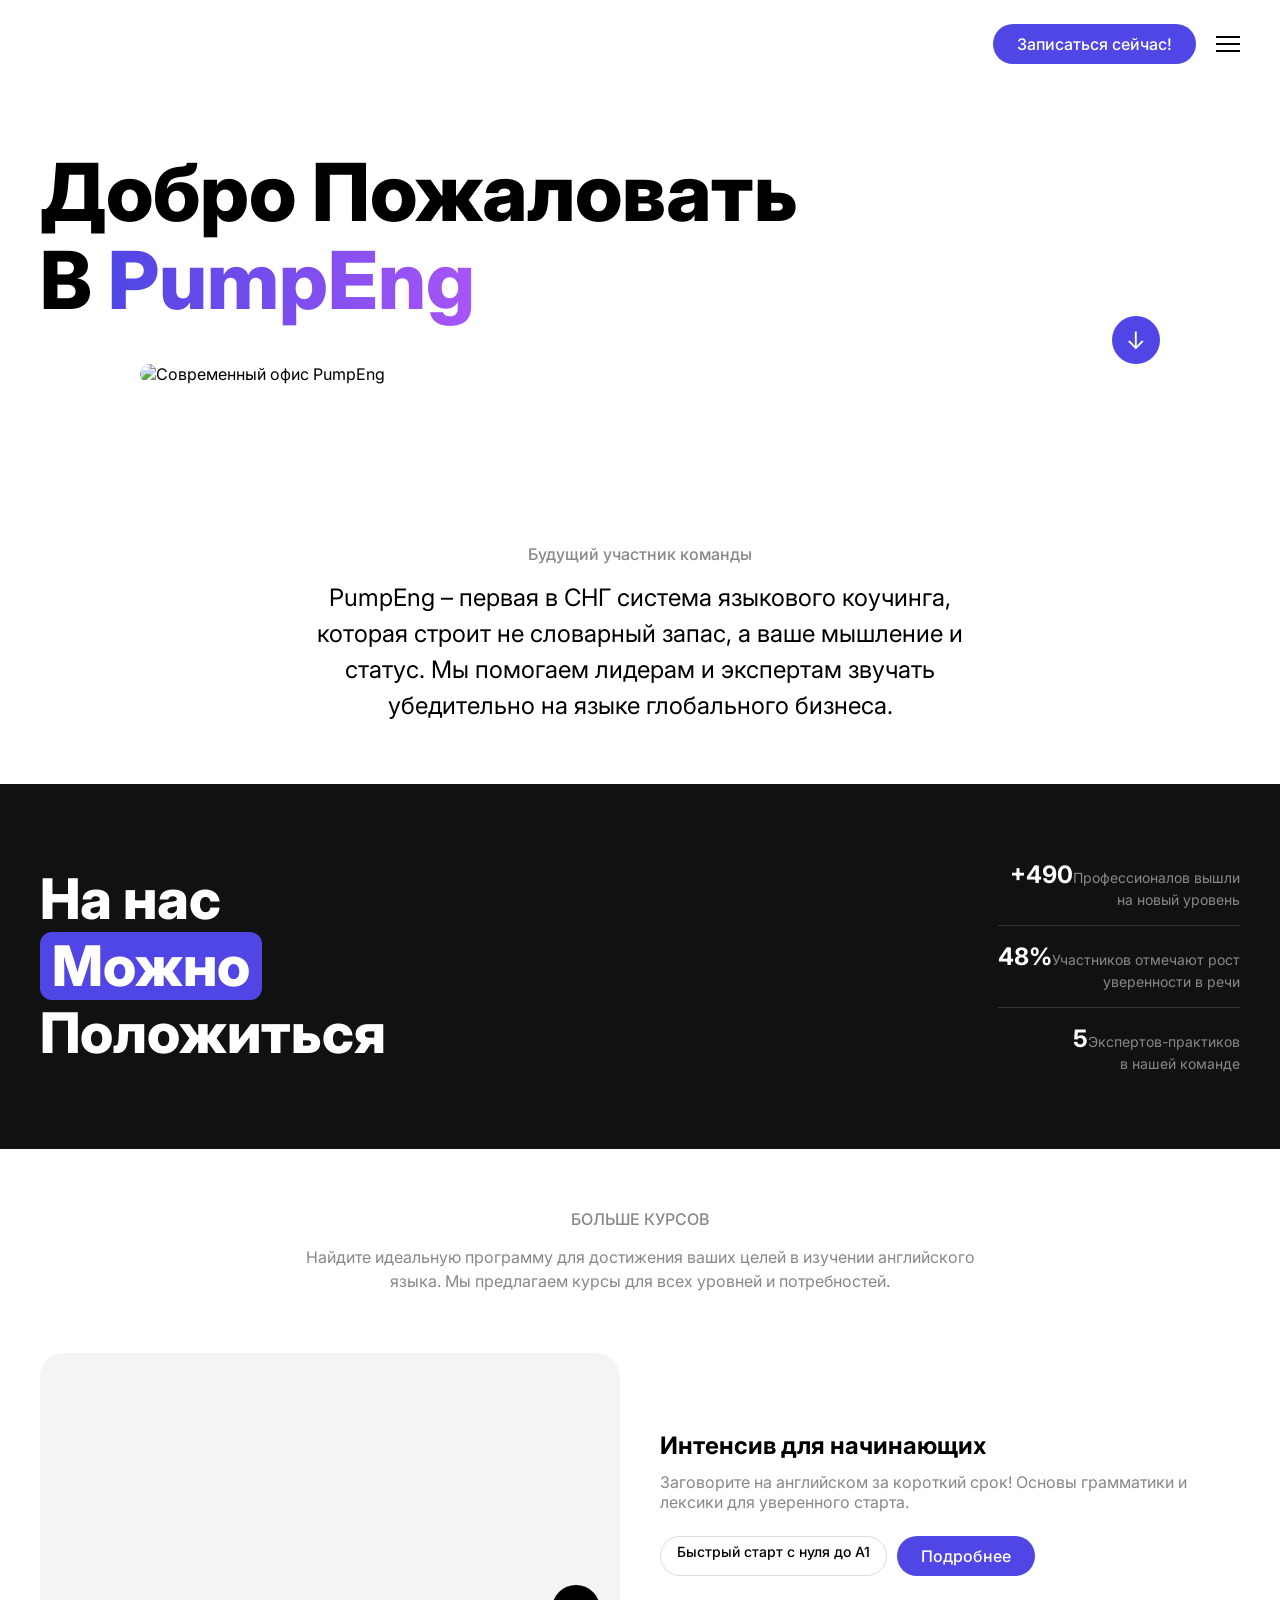
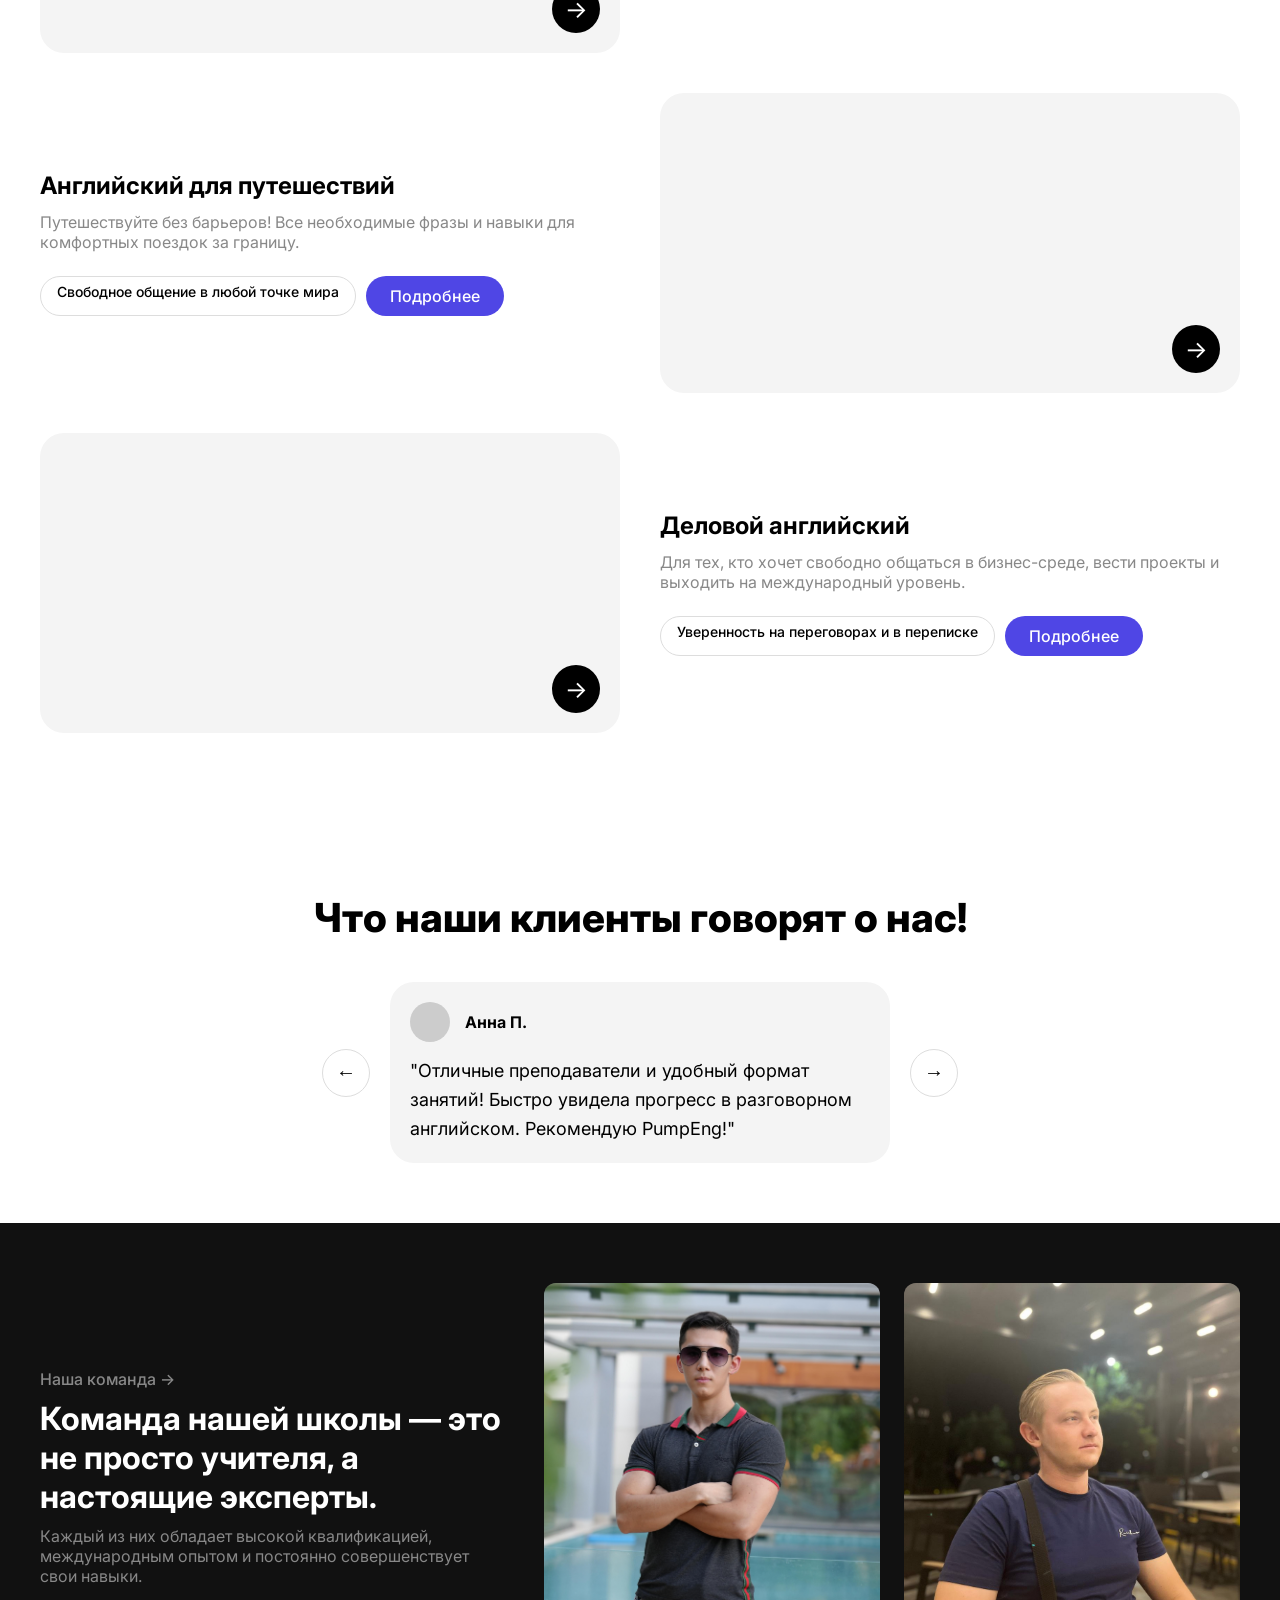
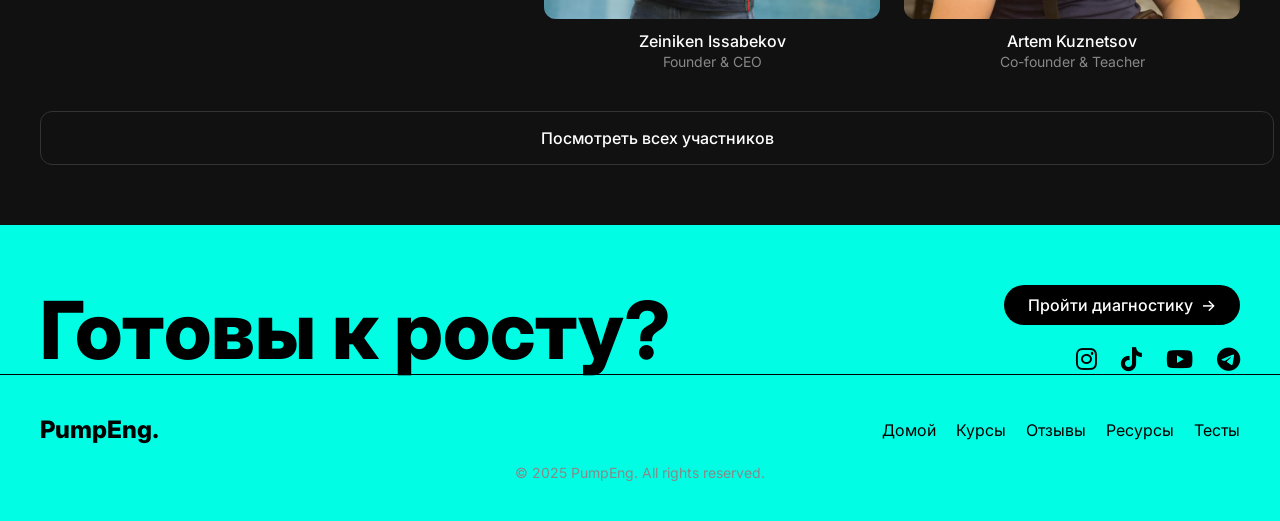
==== commit e13da5aa: "Revise index.html for course background images Updated the final version of index.html to include ba" ====
--- a/index.html
+++ b/index.html
@@ -1,4 +1,4 @@
-<!-- index.html (Финальная версия под макет) -->
+<!-- index.html (Финальная версия с фоновыми изображениями для курсов) -->
 <!DOCTYPE html>
 <html lang="ru">
 <head>
@@ -10,7 +10,6 @@
     <link rel="stylesheet" href="https://cdnjs.cloudflare.com/ajax/libs/font-awesome/6.2.0/css/all.min.css">
 </head>
 <body>
-
     <div class="site-wrapper">
         <header class="new-header">
             <div class="container header-container">
@@ -33,39 +32,22 @@
             <section class="hero-section">
                 <div class="container">
                     <h1 class="hero-title">Добро Пожаловать <br> В <span class="gradient-text">PumpEng</span></h1>
-                    <div class="hero-image-wrapper"><img src="images/hero-office.jpg" alt="Современный офис PumpEng"><a href="#intro-text" class="arrow-down-link"><div class="circle-arrow">↓</div></a></div>
+                    <div class="hero-image-wrapper">
+                        <img src="images/hero-office.jpg" alt="Современный офис PumpEng">
+                        <a href="#intro-text" class="arrow-down-link">
+                            <div class="circle-arrow">↓</div>
+                        </a>
+                    </div>
                 </div>
             </section>
-
             <section class="intro-section" id="intro-text">
                 <div class="container text-block">
                     <h3>Будущий участник команды</h3>
                     <p>PumpEng – первая в СНГ система языкового коучинга, которая строит не словарный запас, а ваше мышление и статус. Мы помогаем лидерам и экспертам звучать убедительно на языке глобального бизнеса.</p>
                 </div>
             </section>
-            
-            <section class="highlight-section for-whom-section">
-                <div class="container">
-                    <h3 class="section-title">Для кого эта система?</h3>
-                    <div class="for-whom-grid">
-                        <div class="for-whom-card">
-                            <h4>Для экспертов и<br>профессионалов</h4>
-                            <p>Вы уже успешны в своей сфере, но чувствуете, что языковой барьер мешает вам выйти на международный уровень и делиться своей экспертизой.</p>
-                        </div>
-                        <div class="for-whom-card">
-                            <h4>Для лидеров и<br>руководителей</h4>
-                            <p>Вам необходимо управлять международными командами, вести переговоры и выступать на конференциях, где каждое слово имеет вес.</p>
-                        </div>
-                        <div class="for-whom-card">
-                            <h4>Для амбициозных<br>специалистов</h4>
-                            <p>Вы стремитесь к карьере в глобальной компании и понимаете, что свободный английский — это не просто навык, а необходимое условие для роста.</p>
-                        </div>
-                    </div>
-                </div>
-            </section>
-
             <section class="stats-section">
-                <div class="container stats-container">
+                 <div class="container stats-container">
                     <div class="stats-title"><h2>На нас <br><span class="highlight-blue">Можно</span><br> Положиться</h2></div>
                     <div class="stats-data">
                         <div class="stat-item"><span class="stat-number" data-goal="500">+500</span><span class="stat-label">Профессионалов вышли<br>на новый уровень</span></div>
@@ -74,24 +56,40 @@
                     </div>
                 </div>
             </section>
-            
-            <section class="highlight-section outcomes-section">
-                <div class="container">
-                    <h3 class="section-title">Ваша трансформация с PumpEng</h3>
-                    <div class="outcomes-grid">
-                        <div class="outcome-card"><div class="outcome-icon">💼</div><h4>Статус и Карьера</h4><p>Вы будете уверенно вести проекты, проходить собеседования в международные компании и управлять командами, говоря на языке глобального бизнеса.</p></div>
-                        <div class="outcome-card"><div class="outcome-icon">✈️</div><h4>Свобода в общении</h4><p>Забудьте о неловком молчании. Вы сможете свободно выражать свои мысли, шутить и чувствовать себя своим в любой точке мира, от деловой встречи до неформального ужина.</p></div>
-                        <div class="outcome-card"><div class="outcome-icon">🧠</div><h4>Мышление, а не перевод</h4><p>Мы не учим вас переводить. Мы перестраиваем ваше мышление, чтобы вы думали и реагировали сразу на английском, легко и спонтанно.</p></div>
-                    </div>
-                </div>
-            </section>
 
             <section class="courses-section">
                 <div class="container">
-                    <div class="text-block"><h3>БОЛЬШЕ КУРСОВ</h3><p>Найдите идеальную программу для достижения ваших целей в изучении английского языка. Мы предлагаем курсы для всех уровней и потребностей.</p></div>
-                    <div class="course-item"><div class="course-image"><a href="beginner-intensive.html" class="arrow-link"><div class="circle-arrow">→</div></a></div><div class="course-details"><h4>Интенсив для начинающих</h4><p>Заговорите на английском за короткий срок! Основы грамматики и лексики для уверенного старта.</p><div class="course-buttons"><a href="beginner-intensive.html" class="btn btn-secondary">Быстрый старт с нуля до A1</a><a href="beginner-intensive.html" class="btn btn-primary">Подробнее</a></div></div></div>
-                    <div class="course-item"><div class="course-image"><a href="travel-english.html" class="arrow-link"><div class="circle-arrow">→</div></a></div><div class="course-details"><h4>Английский для путешествий</h4><p>Путешествуйте без барьеров! Все необходимые фразы и навыки для комфортных поездок за границу.</p><div class="course-buttons"><a href="travel-english.html" class="btn btn-secondary">Свободное общение в любой точке мира</a><a href="travel-english.html" class="btn btn-primary">Подробнее</a></div></div></div>
-                    <div class="course-item"><div class="course-image"><a href="business-english.html" class="arrow-link"><div class="circle-arrow">→</div></a></div><div class="course-details"><h4>Деловой английский</h4><p>Для тех, кто хочет свободно общаться в бизнес-среде, вести проекты и выходить на международный уровень.</p><div class="course-buttons"><a href="business-english.html" class="btn btn-secondary">Уверенность на переговорах и в переписке</a><a href="business-english.html" class="btn btn-primary">Подробнее</a></div></div></div>
+                    <div class="text-block">
+                        <h3>БОЛЬШЕ КУРСОВ</h3>
+                        <p>Найдите идеальную программу для достижения ваших целей в изучении английского языка. Мы предлагаем курсы для всех уровней и потребностей.</p>
+                    </div>
+                    
+                    <div class="course-item">
+                        <div class="course-image" id="course-newbies"><a href="beginner-intensive.html" class="arrow-link"><div class="circle-arrow">→</div></a></div>
+                        <div class="course-details">
+                            <h4>Интенсив для начинающих</h4>
+                            <p>Заговорите на английском за короткий срок! Основы грамматики и лексики для уверенного старта.</p>
+                            <div class="course-buttons"><a href="beginner-intensive.html" class="btn btn-secondary">Быстрый старт с нуля до A1</a><a href="beginner-intensive.html" class="btn btn-primary">Подробнее</a></div>
+                        </div>
+                    </div>
+
+                    <div class="course-item">
+                        <div class="course-image" id="course-travel"><a href="travel-english.html" class="arrow-link"><div class="circle-arrow">→</div></a></div>
+                        <div class="course-details">
+                            <h4>Английский для путешествий</h4>
+                            <p>Путешествуйте без барьеров! Все необходимые фразы и навыки для комфортных поездок за границу.</p>
+                            <div class="course-buttons"><a href="travel-english.html" class="btn btn-secondary">Свободное общение в любой точке мира</a><a href="travel-english.html" class="btn btn-primary">Подробнее</a></div>
+                        </div>
+                    </div>
+
+                     <div class="course-item">
+                        <div class="course-image" id="course-business"><a href="business-english.html" class="arrow-link"><div class="circle-arrow">→</div></a></div>
+                        <div class="course-details">
+                            <h4>Деловой английский</h4>
+                            <p>Для тех, кто хочет свободно общаться в бизнес-среде, вести проекты и выходить на международный уровень.</p>
+                            <div class="course-buttons"><a href="business-english.html" class="btn btn-secondary">Уверенность на переговорах и в переписке</a><a href="business-english.html" class="btn btn-primary">Подробнее</a></div>
+                        </div>
+                    </div>
                 </div>
             </section>
 
@@ -100,25 +98,14 @@
                     <h3 class="section-title">Что наши клиенты говорят о нас!</h3>
                     <div class="testimonial-slider-container">
                         <button class="slider-arrow prev" id="prev-slide">←</button>
-                        <div class="testimonial-slider-viewport">
-                            <div class="slider-wrapper">
-                                <div class="testimonial-card"><div class="author-info"><div class="avatar"></div><div class="author">Анна П.</div></div><p>"Отличные преподаватели и удобный формат занятий! Быстро увидела прогресс в разговорном английском. Рекомендую PumpEng!"</p></div>
-                                <div class="testimonial-card"><div class="author-info"><div class="avatar"></div><div class="author">Сергей К.</div></div><p>"Индивидуальный подход действительно работает. Преподаватель учел все мои цели и помог подготовиться к собеседованию на английском."</p></div>
-                                <div class="testimonial-card"><div class="author-info"><div class="avatar"></div><div class="author">Елена В.</div></div><p>"Очень понравился разговорный клуб! Наконец-то начала говорить свободнее и перестала бояться делать ошибки."</p></div>
-                            </div>
-                        </div>
+                        <div class="testimonial-slider-viewport"><div class="slider-wrapper"><div class="testimonial-card"><div class="author-info"><div class="avatar"></div><div class="author">Анна П.</div></div><p>"Отличные преподаватели и удобный формат занятий! Быстро увидела прогресс в разговорном английском. Рекомендую PumpEng!"</p></div><div class="testimonial-card"><div class="author-info"><div class="avatar"></div><div class="author">Сергей К.</div></div><p>"Индивидуальный подход действительно работает. Преподаватель учел все мои цели и помог подготовиться к собеседованию на английском."</p></div><div class="testimonial-card"><div class="author-info"><div class="avatar"></div><div class="author">Елена В.</div></div><p>"Очень понравился разговорный клуб! Наконец-то начала говорить свободнее и перестала бояться делать ошибки."</p></div></div></div>
                         <button class="slider-arrow next" id="next-slide">→</button>
                     </div>
                 </div>
             </section>
-
             <section class="team-section">
                 <div class="container team-container">
-                    <div class="team-description">
-                        <p><strong><a href="team.html">Наша команда →</a></strong></p>
-                        <h3>Команда нашей школы — это не просто учителя, а настоящие эксперты.</h3>
-                        <p class="text-muted">Каждый из них обладает высокой квалификацией, международным опытом и постоянно совершенствует свои навыки.</p>
-                    </div>
+                    <div class="team-description"><p><strong><a href="team.html">Наша команда →</a></strong></p><h3>Команда нашей школы — это не просто учителя, а настоящие эксперты.</h3><p class="text-muted">Каждый из них обладает высокой квалификацией, международным опытом и постоянно совершенствует свои навыки.</p></div>
                     <div class="team-grid">
                         <div class="team-member"><div class="team-photo"><img src="teacher-1.jpg" alt="Фото Zeiniken Issabekov"></div><p>Zeiniken Issabekov</p><span>Founder & CEO</span></div>
                         <div class="team-member"><div class="team-photo"><img src="teacher-2.jpg" alt="Фото Artem Kuznetsov"></div><p>Artem Kuznetsov</p><span>Co-founder & Teacher</span></div>
@@ -126,7 +113,6 @@
                 </div>
                 <div class="container"><a href="team.html" class="view-all-btn">Посмотреть всех участников</a></div>
             </section>
-
             <section class="cta-section">
                 <div class="container cta-container">
                     <div class="cta-text"><h2>Готовы к росту?</h2></div>
@@ -150,10 +136,8 @@
             </div>
             <div class="container copyright-container"><span>© 2025 PumpEng. All rights reserved.</span></div>
         </footer>
-
     </div> 
     <button id="scrollToTopBtn" title="Наверх"><i class="fas fa-arrow-up"></i></button>
     <script src="main-page-script.js"></script>
-
 </body>
 </html>
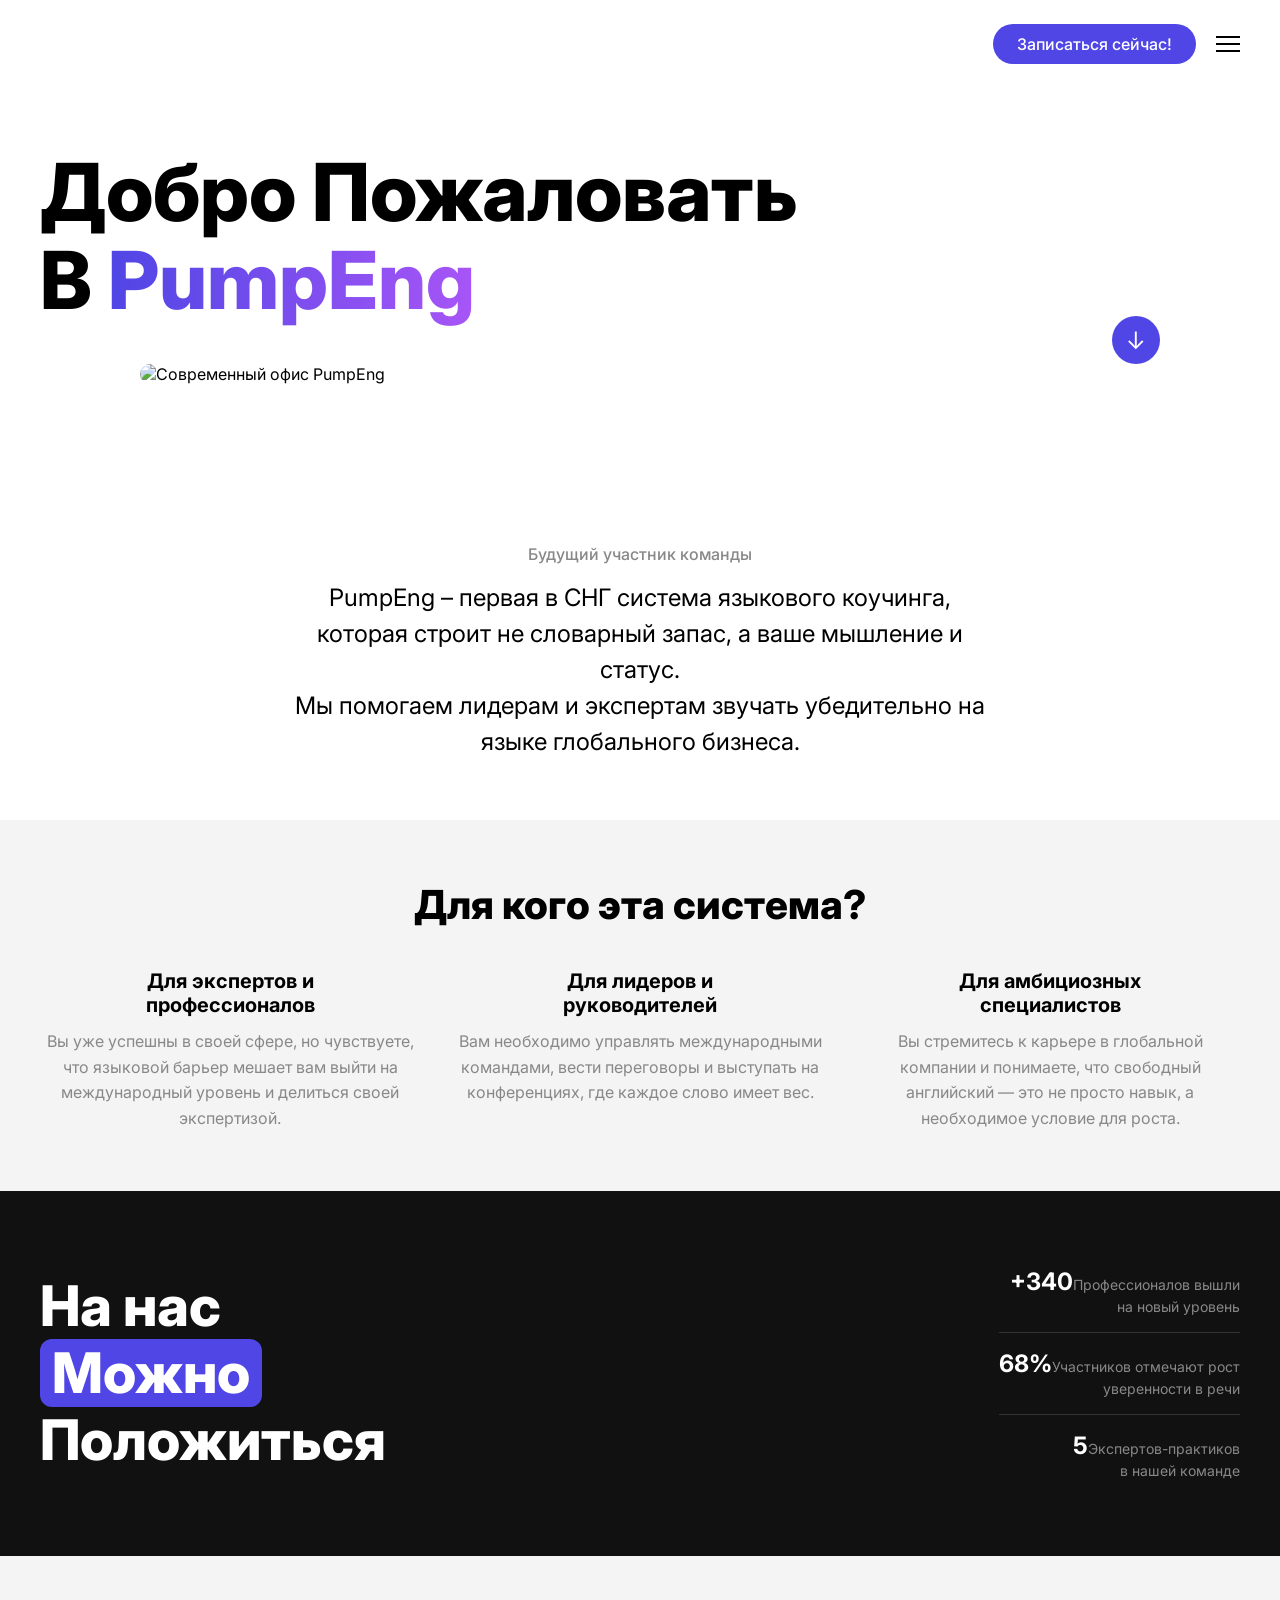
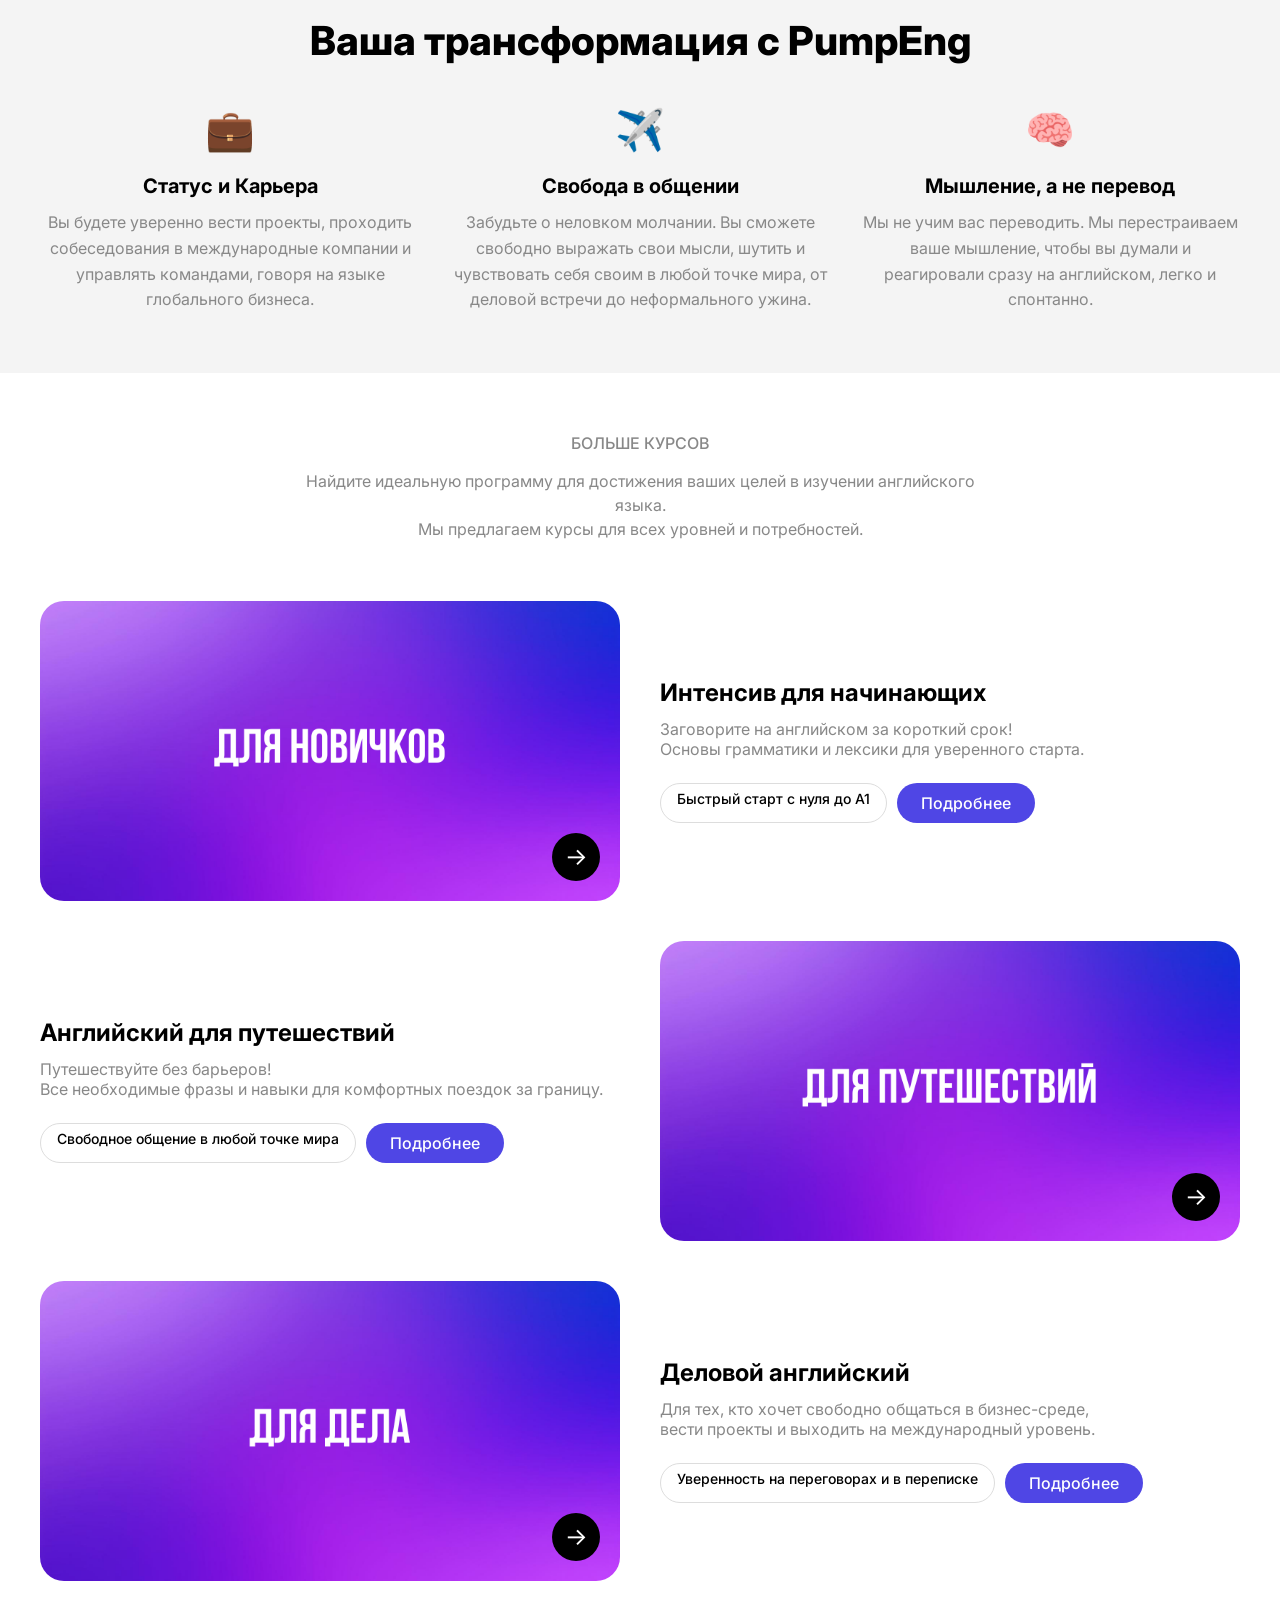
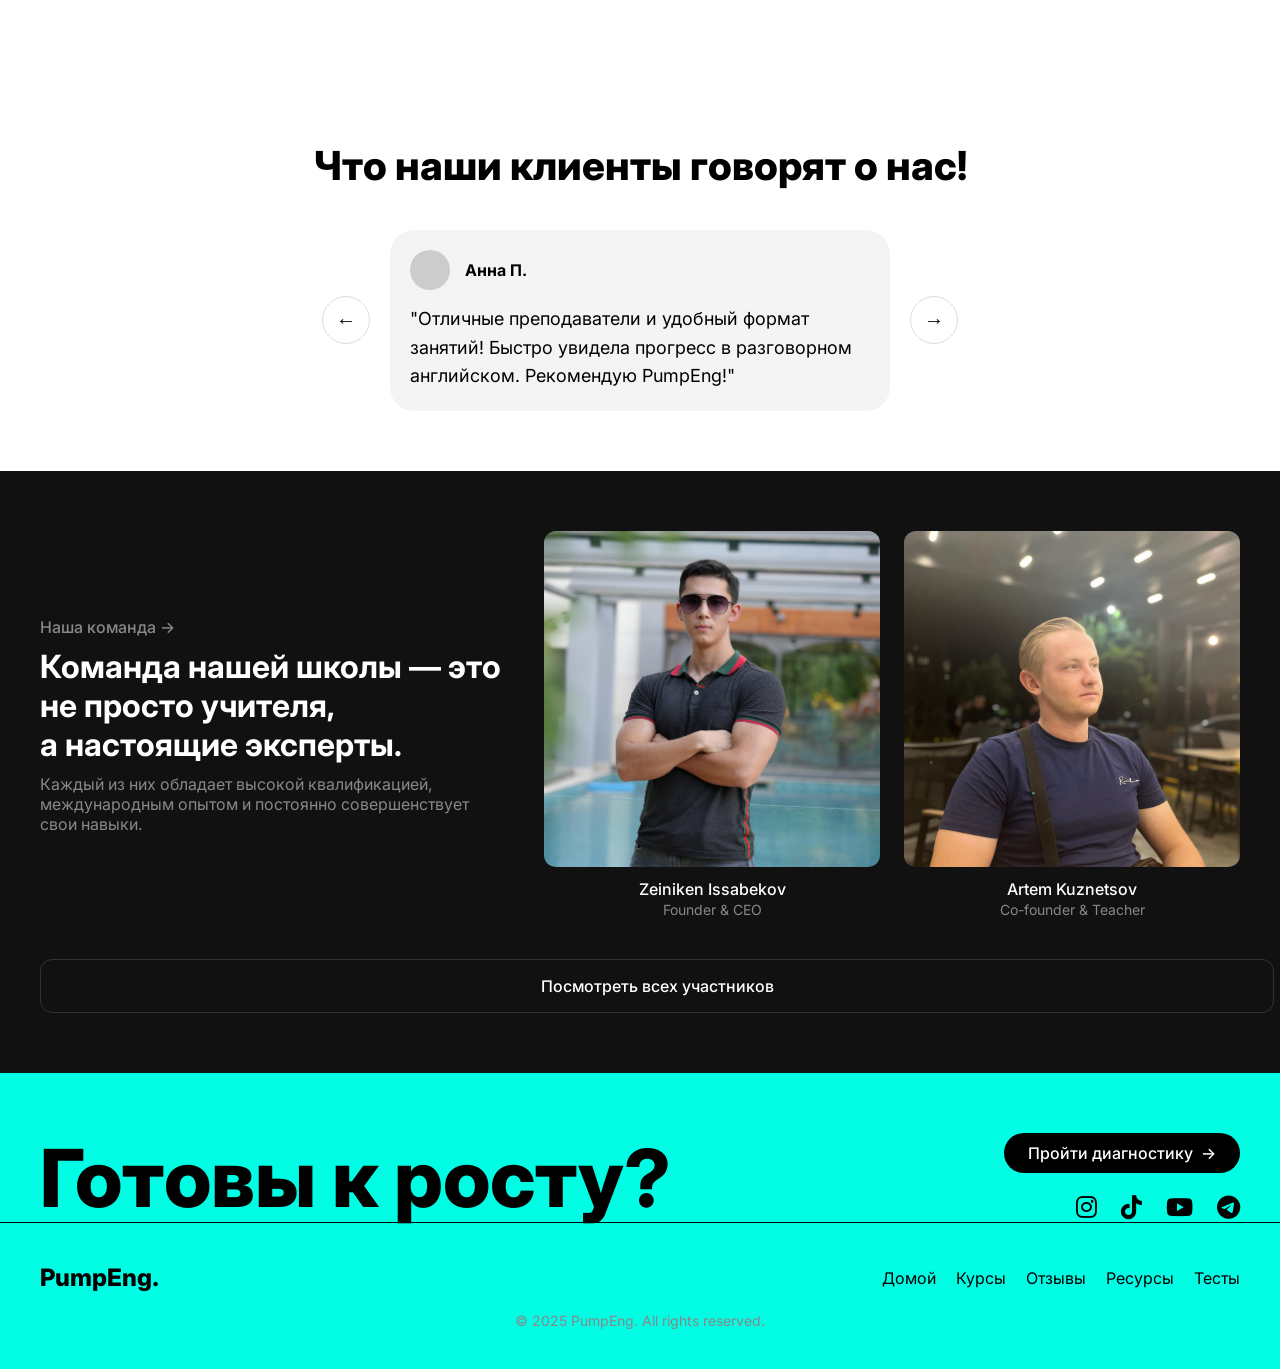
==== commit f926a0a5: "Revise text content and improve formatting in index.html Updated text content and added line breaks " ====
--- a/index.html
+++ b/index.html
@@ -1,4 +1,4 @@
-<!-- index.html (Финальная версия с фоновыми изображениями для курсов) -->
+<!-- index.html (Финальная версия с правками текста) -->
 <!DOCTYPE html>
 <html lang="ru">
 <head>
@@ -10,6 +10,7 @@
     <link rel="stylesheet" href="https://cdnjs.cloudflare.com/ajax/libs/font-awesome/6.2.0/css/all.min.css">
 </head>
 <body>
+
     <div class="site-wrapper">
         <header class="new-header">
             <div class="container header-container">
@@ -32,20 +33,29 @@
             <section class="hero-section">
                 <div class="container">
                     <h1 class="hero-title">Добро Пожаловать <br> В <span class="gradient-text">PumpEng</span></h1>
-                    <div class="hero-image-wrapper">
-                        <img src="images/hero-office.jpg" alt="Современный офис PumpEng">
-                        <a href="#intro-text" class="arrow-down-link">
-                            <div class="circle-arrow">↓</div>
-                        </a>
+                    <div class="hero-image-wrapper"><img src="images/hero-office.jpg" alt="Современный офис PumpEng"><a href="#intro-text" class="arrow-down-link"><div class="circle-arrow">↓</div></a></div>
+                </div>
+            </section>
+
+            <section class="intro-section" id="intro-text">
+                <div class="container text-block">
+                    <h3>Будущий участник команды</h3>
+                    <!-- ИЗМЕНЕНО: Добавлен перенос строки -->
+                    <p>PumpEng – первая в СНГ система языкового коучинга, которая строит не словарный запас, а ваше мышление и статус.<br>Мы помогаем лидерам и экспертам звучать убедительно на языке глобального бизнеса.</p>
+                </div>
+            </section>
+            
+            <section class="highlight-section for-whom-section">
+                <div class="container">
+                    <h3 class="section-title">Для кого эта система?</h3>
+                    <div class="for-whom-grid">
+                        <div class="for-whom-card"><h4>Для экспертов и<br>профессионалов</h4><p>Вы уже успешны в своей сфере, но чувствуете, что языковой барьер мешает вам выйти на международный уровень и делиться своей экспертизой.</p></div>
+                        <div class="for-whom-card"><h4>Для лидеров и<br>руководителей</h4><p>Вам необходимо управлять международными командами, вести переговоры и выступать на конференциях, где каждое слово имеет вес.</p></div>
+                        <div class="for-whom-card"><h4>Для амбициозных<br>специалистов</h4><p>Вы стремитесь к карьере в глобальной компании и понимаете, что свободный английский — это не просто навык, а необходимое условие для роста.</p></div>
                     </div>
                 </div>
             </section>
-            <section class="intro-section" id="intro-text">
-                <div class="container text-block">
-                    <h3>Будущий участник команды</h3>
-                    <p>PumpEng – первая в СНГ система языкового коучинга, которая строит не словарный запас, а ваше мышление и статус. Мы помогаем лидерам и экспертам звучать убедительно на языке глобального бизнеса.</p>
-                </div>
-            </section>
+
             <section class="stats-section">
                  <div class="container stats-container">
                     <div class="stats-title"><h2>На нас <br><span class="highlight-blue">Можно</span><br> Положиться</h2></div>
@@ -56,19 +66,32 @@
                     </div>
                 </div>
             </section>
+            
+            <section class="highlight-section outcomes-section">
+                <div class="container">
+                    <h3 class="section-title">Ваша трансформация с PumpEng</h3>
+                    <div class="outcomes-grid">
+                        <div class="outcome-card"><div class="outcome-icon">💼</div><h4>Статус и Карьера</h4><p>Вы будете уверенно вести проекты, проходить собеседования в международные компании и управлять командами, говоря на языке глобального бизнеса.</p></div>
+                        <div class="outcome-card"><div class="outcome-icon">✈️</div><h4>Свобода в общении</h4><p>Забудьте о неловком молчании. Вы сможете свободно выражать свои мысли, шутить и чувствовать себя своим в любой точке мира, от деловой встречи до неформального ужина.</p></div>
+                        <div class="outcome-card"><div class="outcome-icon">🧠</div><h4>Мышление, а не перевод</h4><p>Мы не учим вас переводить. Мы перестраиваем ваше мышление, чтобы вы думали и реагировали сразу на английском, легко и спонтанно.</p></div>
+                    </div>
+                </div>
+            </section>
 
             <section class="courses-section">
                 <div class="container">
                     <div class="text-block">
                         <h3>БОЛЬШЕ КУРСОВ</h3>
-                        <p>Найдите идеальную программу для достижения ваших целей в изучении английского языка. Мы предлагаем курсы для всех уровней и потребностей.</p>
+                        <!-- ИЗМЕНЕНО: Добавлен перенос строки -->
+                        <p>Найдите идеальную программу для достижения ваших целей в изучении английского языка.<br>Мы предлагаем курсы для всех уровней и потребностей.</p>
                     </div>
                     
                     <div class="course-item">
                         <div class="course-image" id="course-newbies"><a href="beginner-intensive.html" class="arrow-link"><div class="circle-arrow">→</div></a></div>
                         <div class="course-details">
                             <h4>Интенсив для начинающих</h4>
-                            <p>Заговорите на английском за короткий срок! Основы грамматики и лексики для уверенного старта.</p>
+                            <!-- ИЗМЕНЕНО: Добавлен перенос строки -->
+                            <p>Заговорите на английском за короткий срок!<br>Основы грамматики и лексики для уверенного старта.</p>
                             <div class="course-buttons"><a href="beginner-intensive.html" class="btn btn-secondary">Быстрый старт с нуля до A1</a><a href="beginner-intensive.html" class="btn btn-primary">Подробнее</a></div>
                         </div>
                     </div>
@@ -77,7 +100,8 @@
                         <div class="course-image" id="course-travel"><a href="travel-english.html" class="arrow-link"><div class="circle-arrow">→</div></a></div>
                         <div class="course-details">
                             <h4>Английский для путешествий</h4>
-                            <p>Путешествуйте без барьеров! Все необходимые фразы и навыки для комфортных поездок за границу.</p>
+                            <!-- ИЗМЕНЕНО: Добавлен перенос строки -->
+                            <p>Путешествуйте без барьеров!<br>Все необходимые фразы и навыки для комфортных поездок за границу.</p>
                             <div class="course-buttons"><a href="travel-english.html" class="btn btn-secondary">Свободное общение в любой точке мира</a><a href="travel-english.html" class="btn btn-primary">Подробнее</a></div>
                         </div>
                     </div>
@@ -86,7 +110,8 @@
                         <div class="course-image" id="course-business"><a href="business-english.html" class="arrow-link"><div class="circle-arrow">→</div></a></div>
                         <div class="course-details">
                             <h4>Деловой английский</h4>
-                            <p>Для тех, кто хочет свободно общаться в бизнес-среде, вести проекты и выходить на международный уровень.</p>
+                            <!-- ИЗМЕНЕНО: Добавлен перенос строки -->
+                            <p>Для тех, кто хочет свободно общаться в бизнес-среде,<br>вести проекты и выходить на международный уровень.</p>
                             <div class="course-buttons"><a href="business-english.html" class="btn btn-secondary">Уверенность на переговорах и в переписке</a><a href="business-english.html" class="btn btn-primary">Подробнее</a></div>
                         </div>
                     </div>
@@ -103,9 +128,15 @@
                     </div>
                 </div>
             </section>
+            
             <section class="team-section">
                 <div class="container team-container">
-                    <div class="team-description"><p><strong><a href="team.html">Наша команда →</a></strong></p><h3>Команда нашей школы — это не просто учителя, а настоящие эксперты.</h3><p class="text-muted">Каждый из них обладает высокой квалификацией, международным опытом и постоянно совершенствует свои навыки.</p></div>
+                    <div class="team-description">
+                        <p><strong><a href="team.html">Наша команда →</a></strong></p>
+                        <!-- ИЗМЕНЕНО: Добавлен перенос строки -->
+                        <h3>Команда нашей школы — это не просто учителя,<br>а настоящие эксперты.</h3>
+                        <p class="text-muted">Каждый из них обладает высокой квалификацией, международным опытом и постоянно совершенствует свои навыки.</p>
+                    </div>
                     <div class="team-grid">
                         <div class="team-member"><div class="team-photo"><img src="teacher-1.jpg" alt="Фото Zeiniken Issabekov"></div><p>Zeiniken Issabekov</p><span>Founder & CEO</span></div>
                         <div class="team-member"><div class="team-photo"><img src="teacher-2.jpg" alt="Фото Artem Kuznetsov"></div><p>Artem Kuznetsov</p><span>Co-founder & Teacher</span></div>
@@ -113,6 +144,7 @@
                 </div>
                 <div class="container"><a href="team.html" class="view-all-btn">Посмотреть всех участников</a></div>
             </section>
+
             <section class="cta-section">
                 <div class="container cta-container">
                     <div class="cta-text"><h2>Готовы к росту?</h2></div>
--- a/new-main-page.css
+++ b/new-main-page.css
@@ -1,4 +1,4 @@
-/* new-main-page.css (Финальная версия под макет) */
+/* new-main-page.css (Финальная версия с фоновыми изображениями для курсов) */
 
 @import url('https://fonts.googleapis.com/css2?family=Inter:wght@400;500;700;800&display=swap');
 
@@ -75,13 +75,26 @@
 .courses-section .text-block p { font-size: 16px; color: var(--color-text-muted); }
 .course-item { display: flex; gap: 40px; align-items: center; margin-bottom: 40px; }
 .course-item:nth-child(odd) { flex-direction: row-reverse; }
-.course-image { flex: 1; height: 300px; background-color: var(--color-light-grey-bg); border-radius: var(--border-radius-main); position: relative; }
+.course-image {
+    flex: 1;
+    height: 300px;
+    background-color: var(--color-light-grey-bg);
+    border-radius: var(--border-radius-main);
+    position: relative;
+    background-size: cover;
+    background-position: center;
+    background-repeat: no-repeat;
+}
 .course-image .arrow-link { position: absolute; bottom: 20px; right: 20px; text-decoration: none; }
 .course-image .circle-arrow { background-color: #000; }
 .course-details { flex: 1; text-align: left; }
 .course-details h4 { font-size: 24px; font-weight: 700; margin-bottom: 12px; }
 .course-details p { font-size: 16px; color: var(--color-text-muted); margin-bottom: 24px; }
 .course-buttons { display: flex; gap: 10px; flex-wrap: wrap; }
+
+#course-newbies { background-image: url('dlya-novichkov.jpg'); }
+#course-travel { background-image: url('dlya-puteshestviy.jpg'); }
+#course-business { background-image: url('dlya-dela.jpg'); }
 
 .testimonials-section { background-color: #fff; }
 .testimonial-slider-container { display: flex; align-items: center; justify-content: center; gap: 20px; }
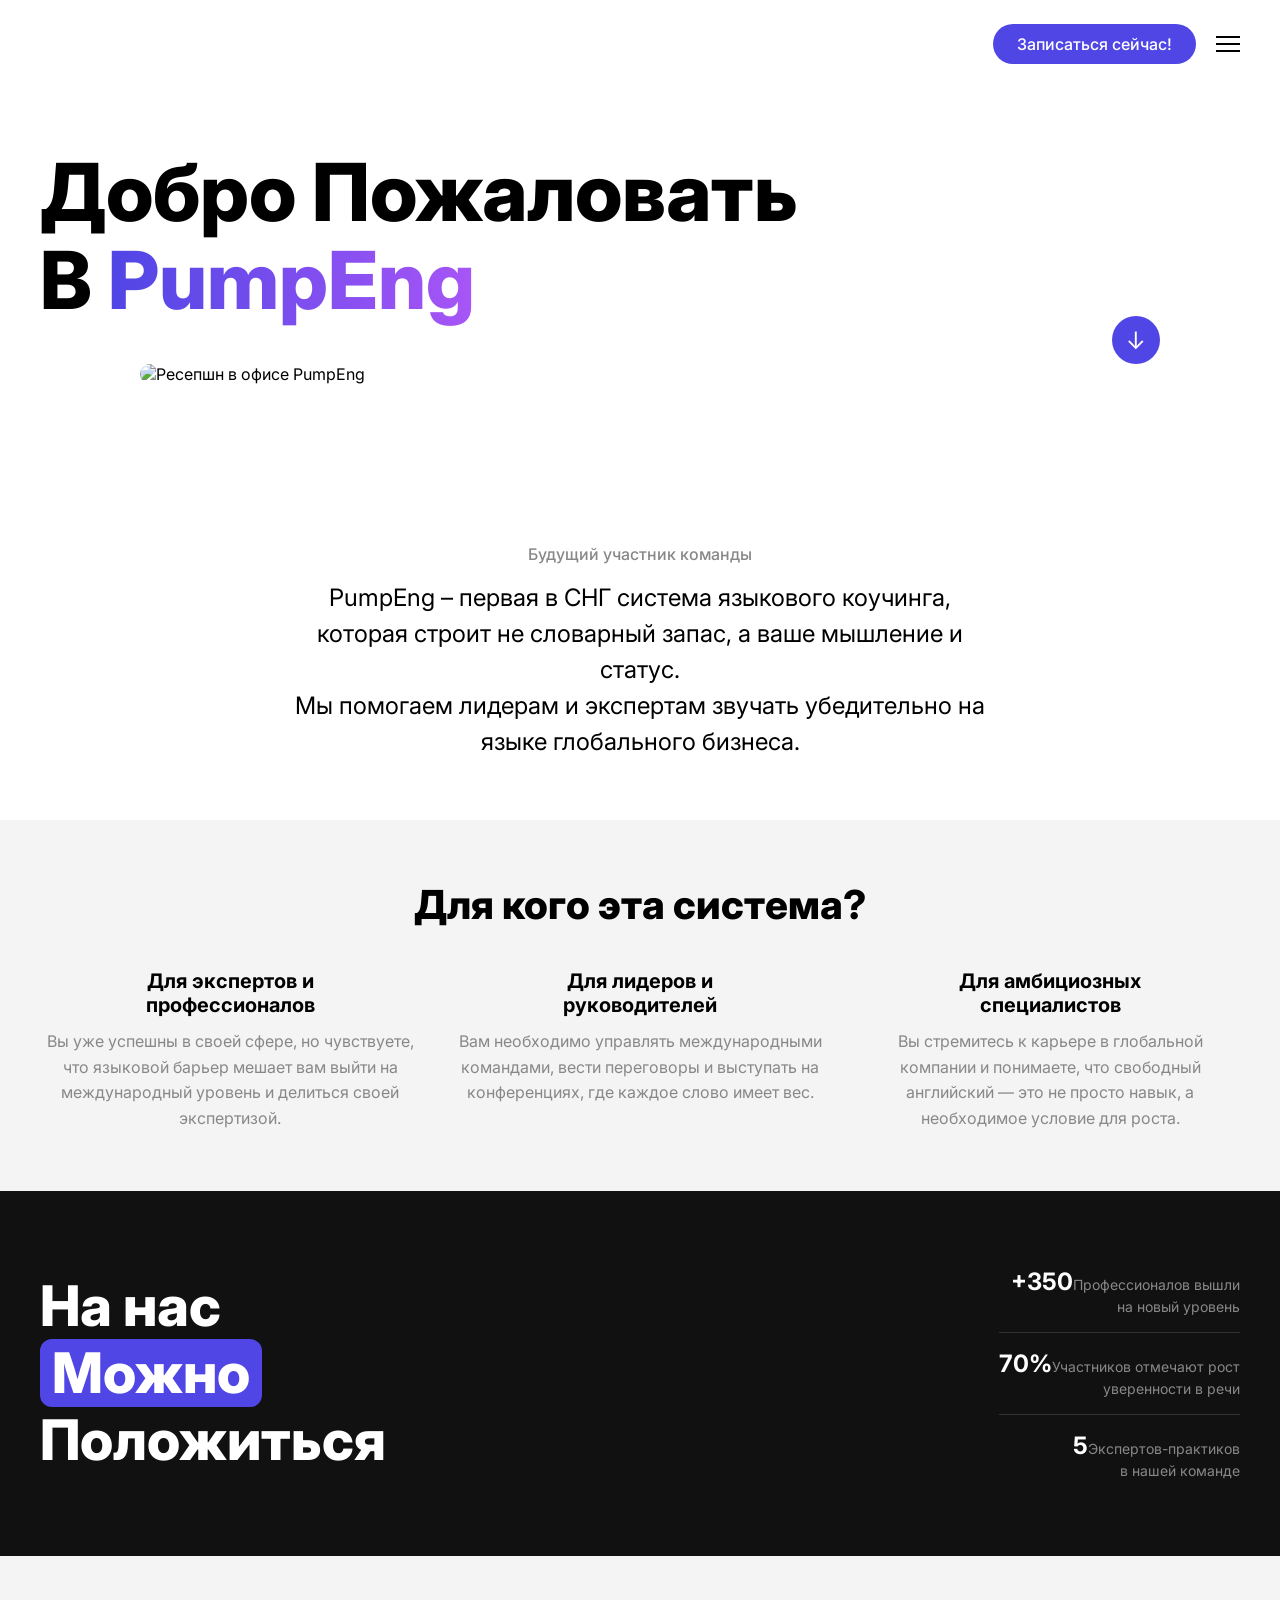
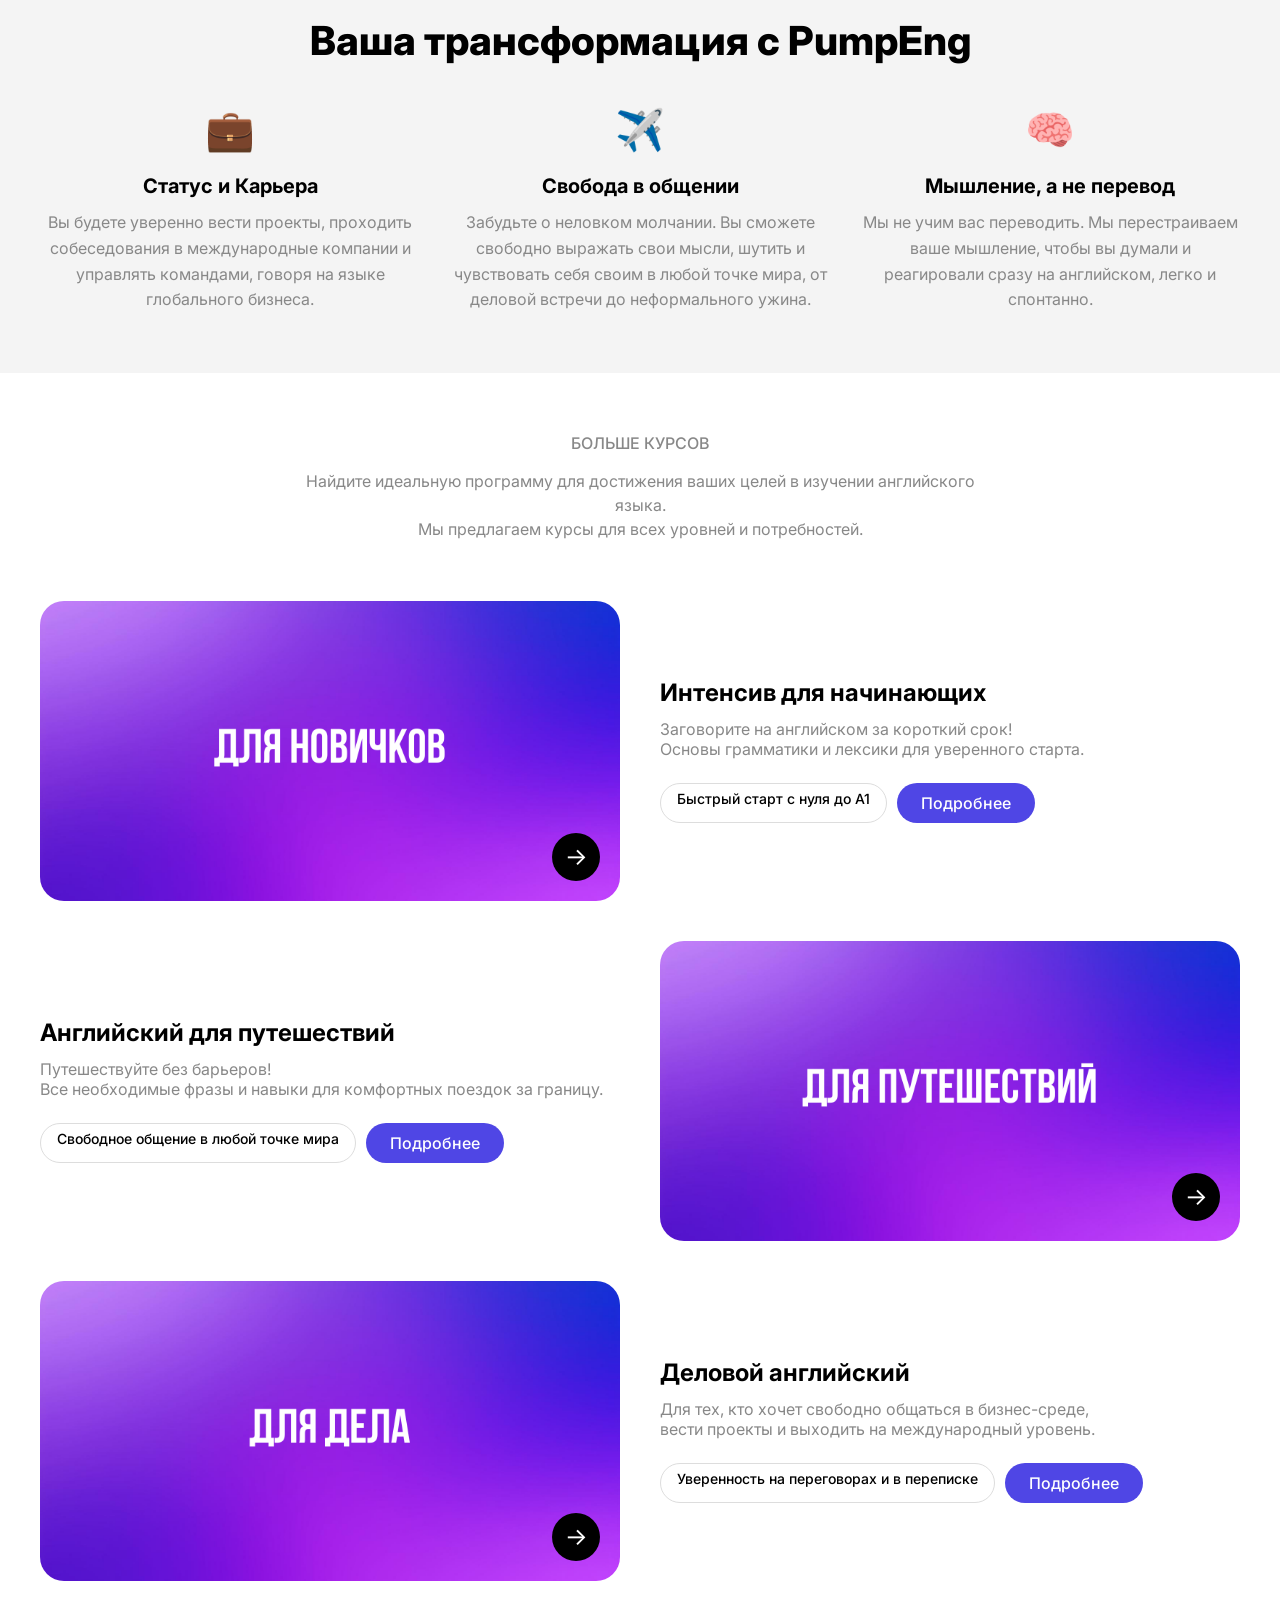
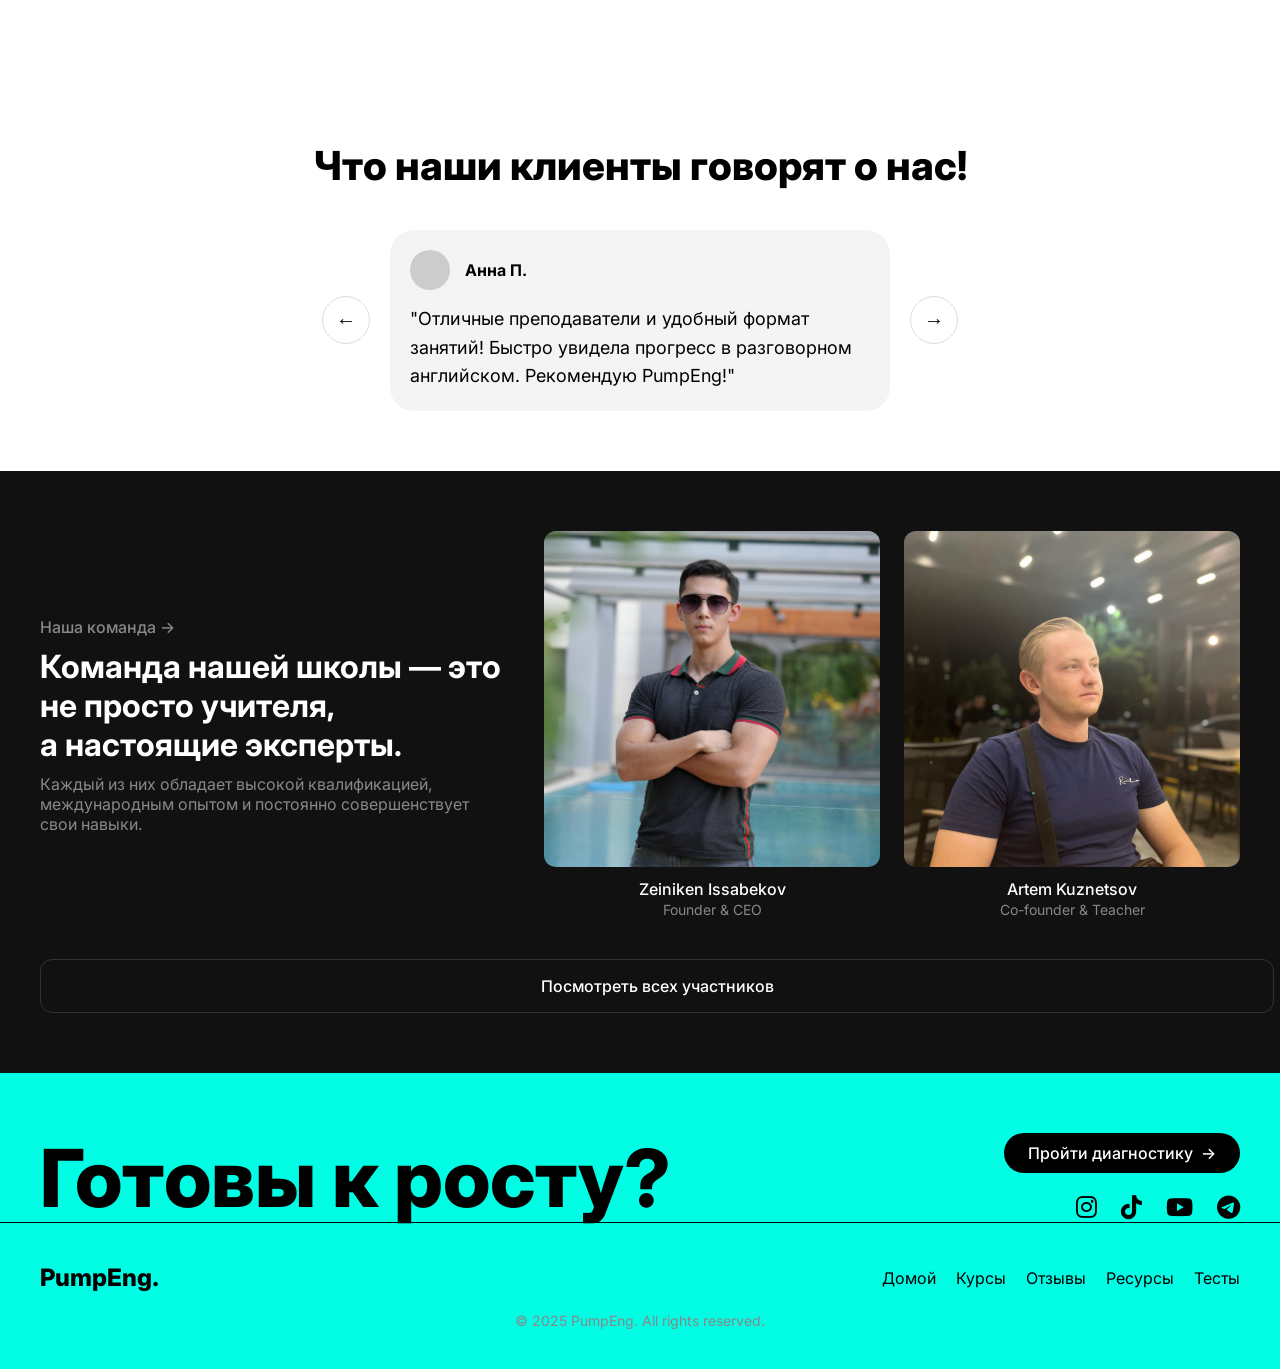
==== commit 98172d2d: "Update office image and enhance text clarity Updated the office image and alt text in the hero secti" ====
--- a/index.html
+++ b/index.html
@@ -1,4 +1,4 @@
-<!-- index.html (Финальная версия с правками текста) -->
+<!-- index.html (Финальная версия с новым фото офиса) -->
 <!DOCTYPE html>
 <html lang="ru">
 <head>
@@ -33,14 +33,19 @@
             <section class="hero-section">
                 <div class="container">
                     <h1 class="hero-title">Добро Пожаловать <br> В <span class="gradient-text">PumpEng</span></h1>
-                    <div class="hero-image-wrapper"><img src="images/hero-office.jpg" alt="Современный офис PumpEng"><a href="#intro-text" class="arrow-down-link"><div class="circle-arrow">↓</div></a></div>
+                    <div class="hero-image-wrapper">
+                        <!-- ИЗМЕНЕНО: Новое изображение и alt текст -->
+                        <img src="reception.jpg" alt="Ресепшн в офисе PumpEng">
+                        <a href="#intro-text" class="arrow-down-link">
+                            <div class="circle-arrow">↓</div>
+                        </a>
+                    </div>
                 </div>
             </section>
-
+            
             <section class="intro-section" id="intro-text">
                 <div class="container text-block">
                     <h3>Будущий участник команды</h3>
-                    <!-- ИЗМЕНЕНО: Добавлен перенос строки -->
                     <p>PumpEng – первая в СНГ система языкового коучинга, которая строит не словарный запас, а ваше мышление и статус.<br>Мы помогаем лидерам и экспертам звучать убедительно на языке глобального бизнеса.</p>
                 </div>
             </section>
@@ -82,35 +87,28 @@
                 <div class="container">
                     <div class="text-block">
                         <h3>БОЛЬШЕ КУРСОВ</h3>
-                        <!-- ИЗМЕНЕНО: Добавлен перенос строки -->
                         <p>Найдите идеальную программу для достижения ваших целей в изучении английского языка.<br>Мы предлагаем курсы для всех уровней и потребностей.</p>
                     </div>
-                    
                     <div class="course-item">
                         <div class="course-image" id="course-newbies"><a href="beginner-intensive.html" class="arrow-link"><div class="circle-arrow">→</div></a></div>
                         <div class="course-details">
                             <h4>Интенсив для начинающих</h4>
-                            <!-- ИЗМЕНЕНО: Добавлен перенос строки -->
                             <p>Заговорите на английском за короткий срок!<br>Основы грамматики и лексики для уверенного старта.</p>
                             <div class="course-buttons"><a href="beginner-intensive.html" class="btn btn-secondary">Быстрый старт с нуля до A1</a><a href="beginner-intensive.html" class="btn btn-primary">Подробнее</a></div>
                         </div>
                     </div>
-
                     <div class="course-item">
                         <div class="course-image" id="course-travel"><a href="travel-english.html" class="arrow-link"><div class="circle-arrow">→</div></a></div>
                         <div class="course-details">
                             <h4>Английский для путешествий</h4>
-                            <!-- ИЗМЕНЕНО: Добавлен перенос строки -->
                             <p>Путешествуйте без барьеров!<br>Все необходимые фразы и навыки для комфортных поездок за границу.</p>
                             <div class="course-buttons"><a href="travel-english.html" class="btn btn-secondary">Свободное общение в любой точке мира</a><a href="travel-english.html" class="btn btn-primary">Подробнее</a></div>
                         </div>
                     </div>
-
                      <div class="course-item">
                         <div class="course-image" id="course-business"><a href="business-english.html" class="arrow-link"><div class="circle-arrow">→</div></a></div>
                         <div class="course-details">
                             <h4>Деловой английский</h4>
-                            <!-- ИЗМЕНЕНО: Добавлен перенос строки -->
                             <p>Для тех, кто хочет свободно общаться в бизнес-среде,<br>вести проекты и выходить на международный уровень.</p>
                             <div class="course-buttons"><a href="business-english.html" class="btn btn-secondary">Уверенность на переговорах и в переписке</a><a href="business-english.html" class="btn btn-primary">Подробнее</a></div>
                         </div>
@@ -133,7 +131,6 @@
                 <div class="container team-container">
                     <div class="team-description">
                         <p><strong><a href="team.html">Наша команда →</a></strong></p>
-                        <!-- ИЗМЕНЕНО: Добавлен перенос строки -->
                         <h3>Команда нашей школы — это не просто учителя,<br>а настоящие эксперты.</h3>
                         <p class="text-muted">Каждый из них обладает высокой квалификацией, международным опытом и постоянно совершенствует свои навыки.</p>
                     </div>
